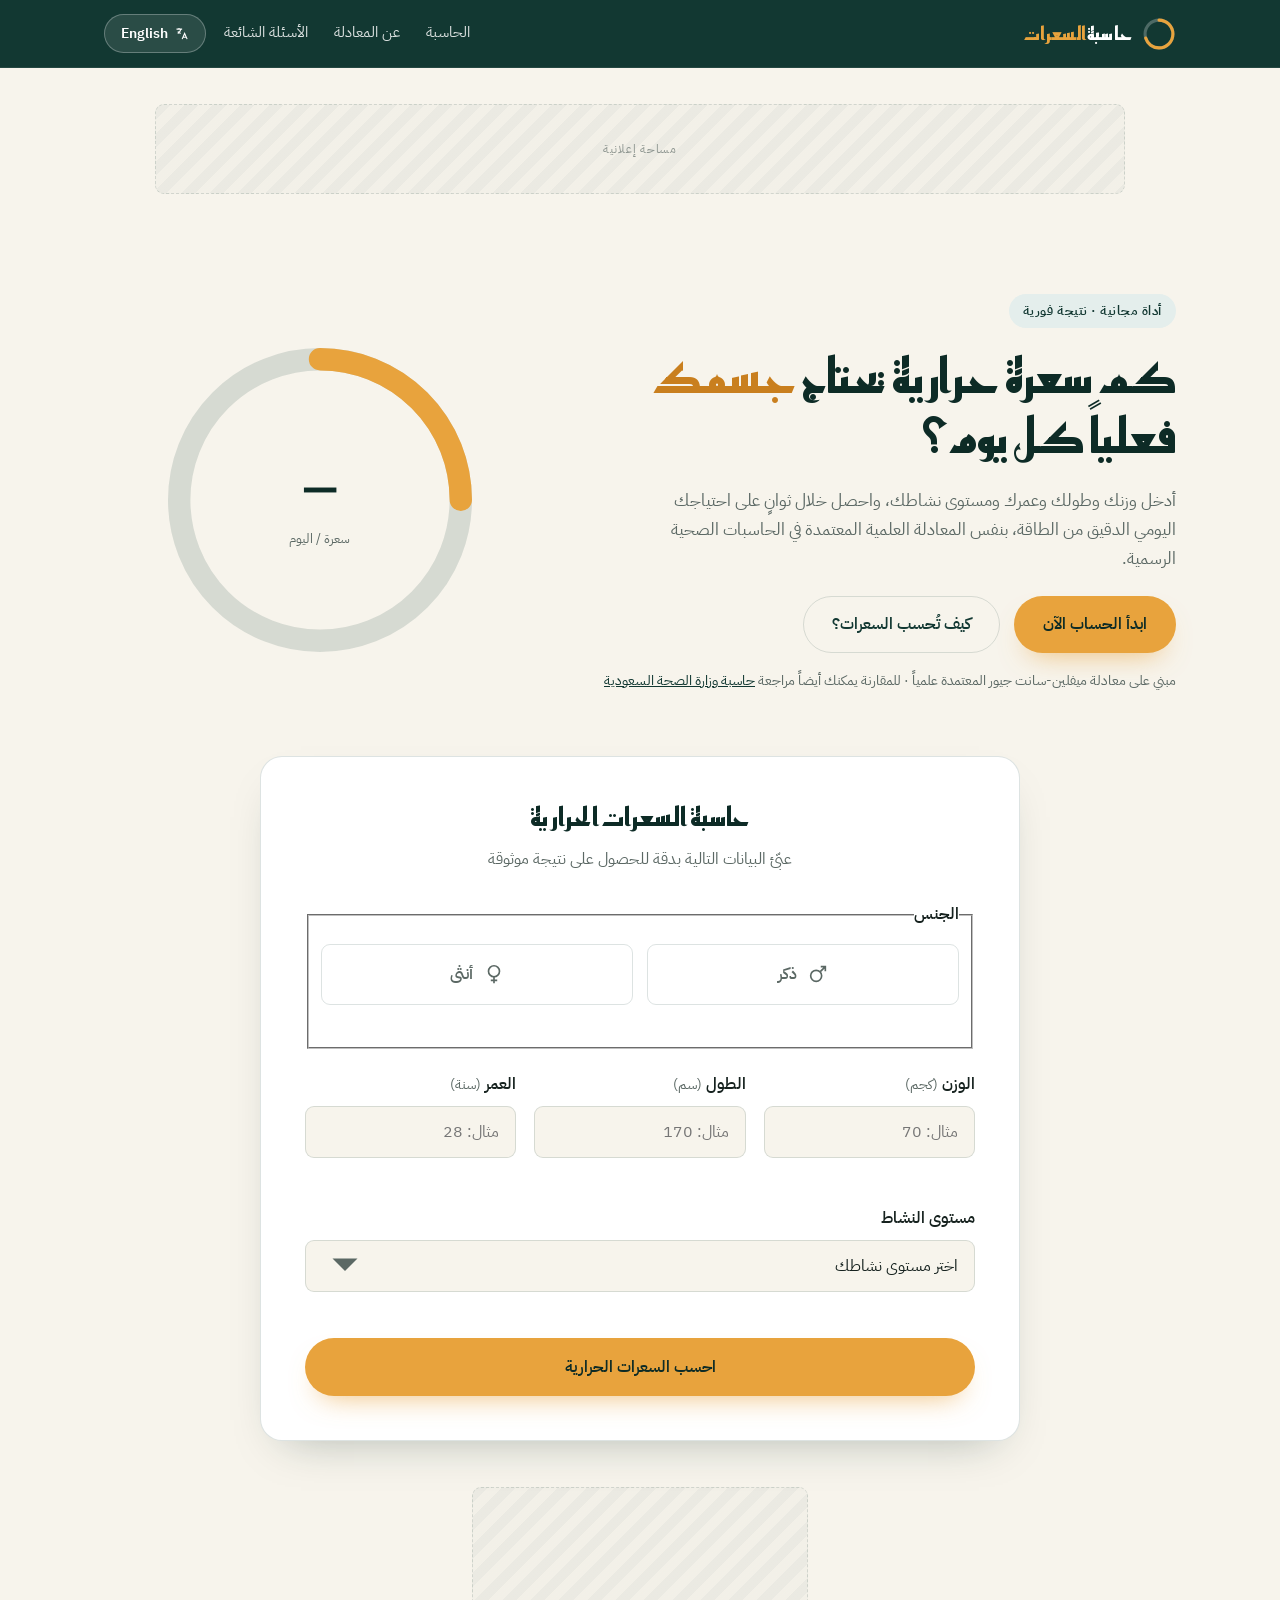
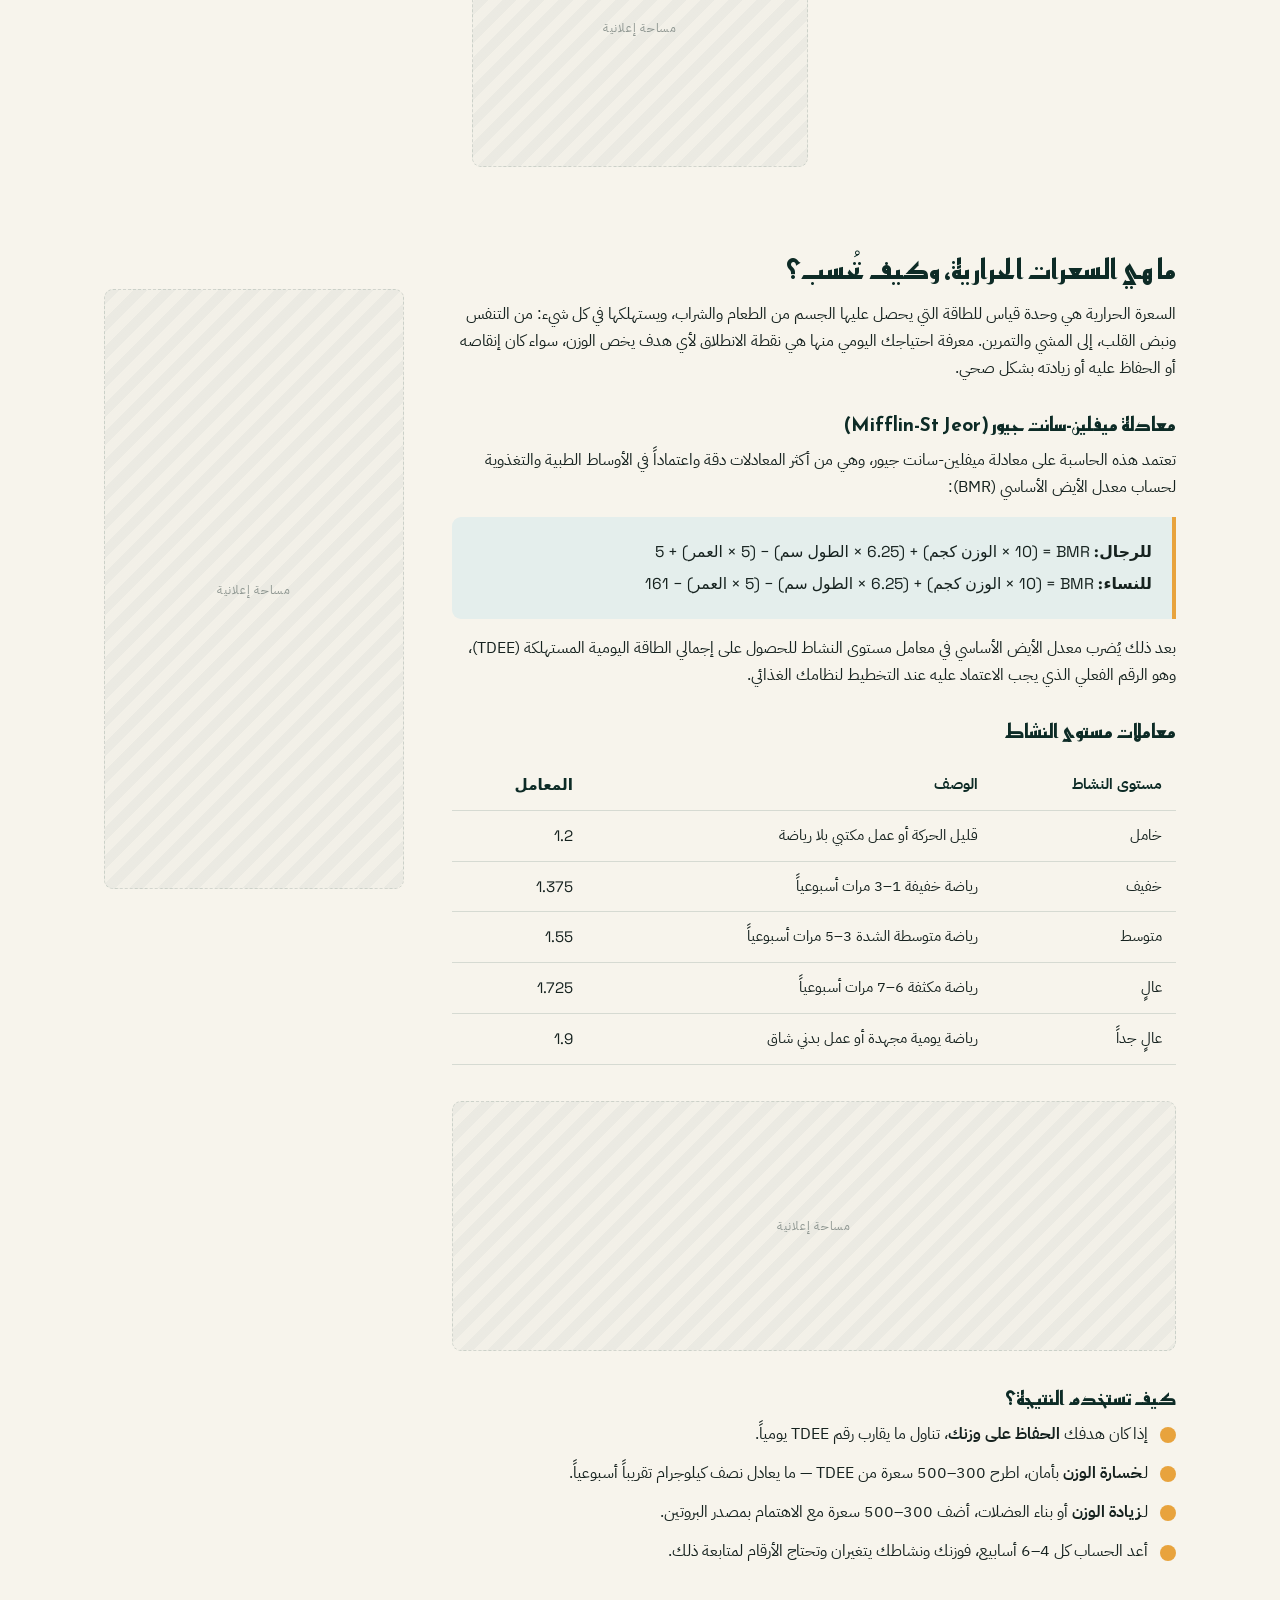
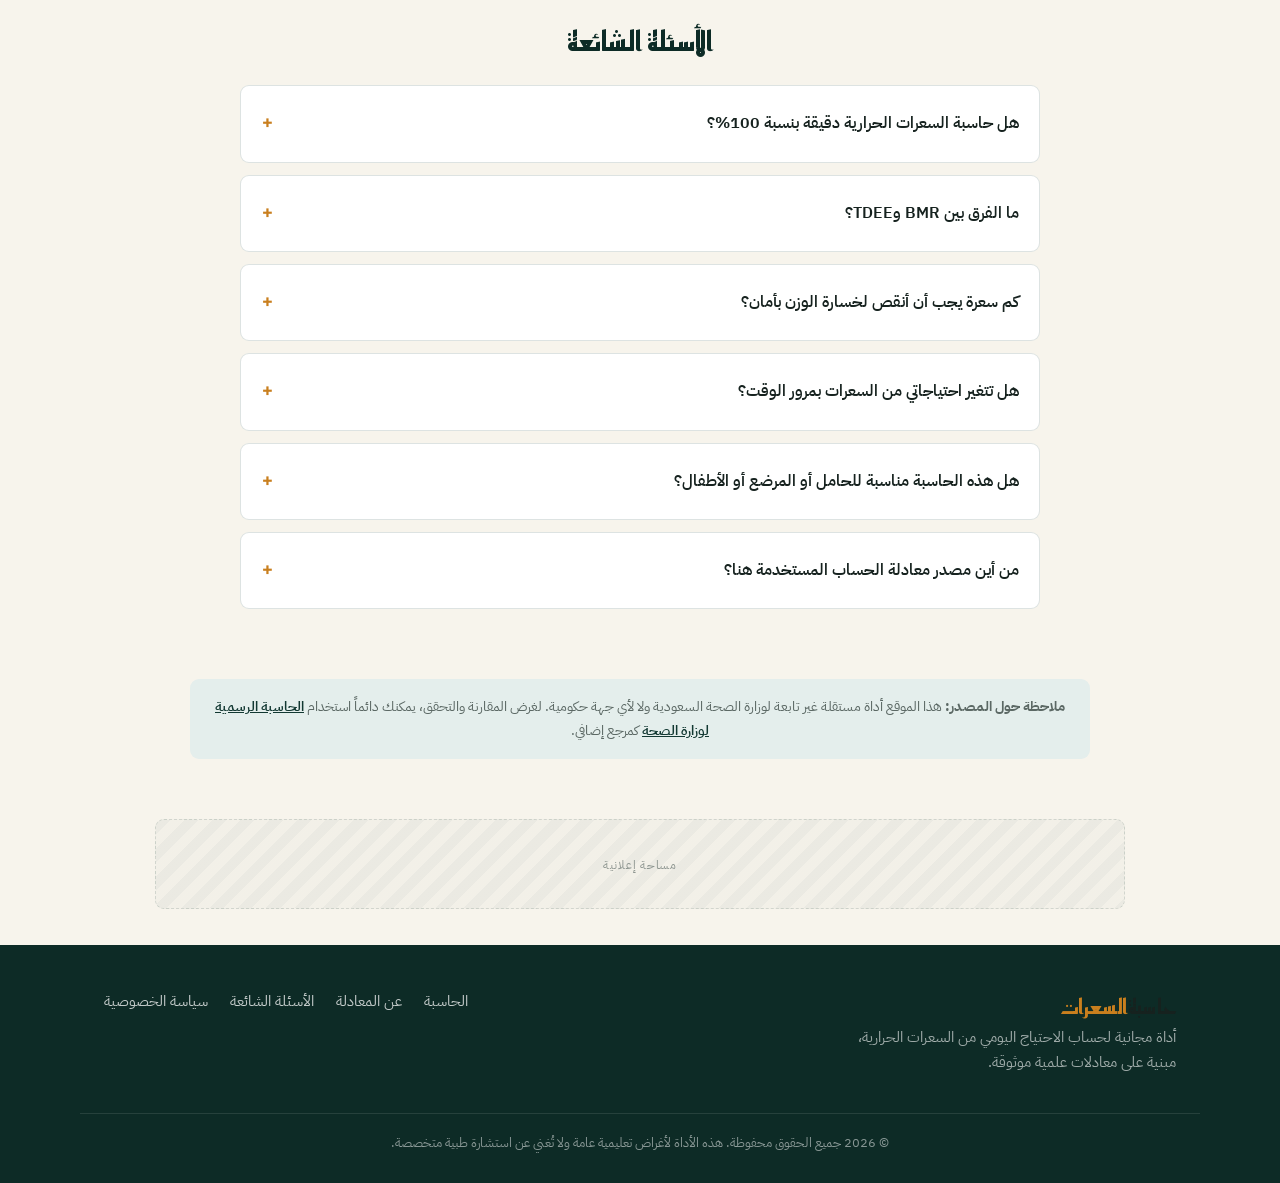
==== index.html @ 4002cb07 "Add files via upload رفع ملفات الموقع" ====
<!DOCTYPE html>
<html lang="ar" dir="rtl">
<head>
<meta charset="UTF-8">
<meta name="viewport" content="width=device-width, initial-scale=1.0">
<title data-i18n="meta.title">حاسبة السعرات الحرارية اليومية | احسب احتياجك من الطاقة مجاناً</title>
<meta name="description" data-i18n-attr="meta.description" content="احسب احتياجك اليومي من السعرات الحرارية بدقة باستخدام معادلة ميفلين-سانت جيور العلمية، بناءً على الوزن والطول والعمر ومستوى النشاط. أداة مجانية وسريعة.">
<meta name="keywords" content="حاسبة السعرات الحرارية, حساب السعرات الحرارية, BMR, TDEE, السعرات اليومية, calorie calculator">
<meta name="robots" content="index, follow">
<meta property="og:type" content="website">
<meta property="og:title" data-i18n-attr="meta.title" content="حاسبة السعرات الحرارية اليومية">
<meta property="og:description" data-i18n-attr="meta.description" content="احسب احتياجك اليومي من الطاقة خلال ثوانٍ باستخدام معادلة علمية معتمدة.">
<meta name="theme-color" content="#123832">
<link rel="icon" href="data:image/svg+xml,%3Csvg xmlns='http://www.w3.org/2000/svg' viewBox='0 0 100 100'%3E%3Ccircle cx='50' cy='50' r='45' fill='%23123832'/%3E%3Ccircle cx='50' cy='50' r='45' fill='none' stroke='%23E8A33D' stroke-width='10' stroke-dasharray='180 300' stroke-linecap='round' transform='rotate(-90 50 50)'/%3E%3C/svg%3E">

<!--
  ══════════════════════════════════════════════════════════════════
  Google AdSense — كود التحقق من الملكية / تفعيل الإعلانات التلقائية
  بعد قبول موقعك في AdSense، الصق السكربت الذي يعطيك إياه هنا:

  <script async src="https://pagead2.googlesyndication.com/pagead/js/adsbygoogle.js?client=ca-pub-XXXXXXXXXXXXXXXX" crossorigin="anonymous"></script>

  راجع ملف README.md المرفق لشرح خطوات التركيب كاملة.
  ══════════════════════════════════════════════════════════════════
-->

<link rel="preconnect" href="https://fonts.googleapis.com">
<link rel="preconnect" href="https://fonts.gstatic.com" crossorigin>
<link href="https://fonts.googleapis.com/css2?family=Reem+Kufi:wght@400;500;600;700&family=IBM+Plex+Sans+Arabic:wght@300;400;500;600;700&family=Space+Grotesk:wght@500;600;700&display=swap" rel="stylesheet">

<script type="application/ld+json">
{
  "@context": "https://schema.org",
  "@type": "FAQPage",
  "mainEntity": [
    {"@type":"Question","name":"هل حاسبة السعرات الحرارية دقيقة بنسبة 100%؟","acceptedAnswer":{"@type":"Answer","text":"لا توجد حاسبة رقمية دقيقة بنسبة كاملة لأن الجسم يختلف من شخص لآخر حسب التركيب العضلي والهرمونات ومعدل الأيض. الحاسبة تعطيك تقديراً علمياً موثوقاً كنقطة بداية جيدة يمكن تعديلها لاحقاً حسب استجابة جسمك الفعلية."}},
    {"@type":"Question","name":"ما الفرق بين BMR وTDEE؟","acceptedAnswer":{"@type":"Answer","text":"BMR هو عدد السعرات التي يحرقها جسمك وأنت في راحة تامة للحفاظ على وظائفه الأساسية فقط. أما TDEE فهو إجمالي ما تحرقه خلال اليوم كاملاً مع احتساب نشاطك وحركتك، وهو الرقم الذي يجب الاعتماد عليه عند تنظيم الطعام."}},
    {"@type":"Question","name":"كم سعرة يجب أن أنقص لخسارة الوزن بأمان؟","acceptedAnswer":{"@type":"Answer","text":"يُنصح عادة بعجز يتراوح بين 300 إلى 500 سعرة حرارية يومياً عن احتياجك الكلي، وهو ما يعادل خسارة نصف كيلوجرام تقريباً أسبوعياً بشكل صحي ومستدام دون فقدان الكتلة العضلية."}}
  ]
}
</script>

<style>
/* ══════════════════════════════════════════════════════════════
   حاسبة السعرات الحرارية — التصميم
   نظام الألوان: أخضر عميق (ثقة/صحة) + كهرماني (طاقة) على أبيض عاجي دافئ
   الخط: Reem Kufi (عناوين) / IBM Plex Sans Arabic (نصوص) / Space Grotesk (أرقام)
   ══════════════════════════════════════════════════════════════ */

:root{
  --ink:#16221F;
  --muted:#5B6864;
  --paper:#F7F4EC;
  --card:#FFFFFF;
  --deep:#123832;
  --deep-2:#0D2B26;
  --deep-tint:#E4EEEC;
  --line:rgba(18,56,50,.14);
  --amber:#E8A33D;
  --amber-deep:#C97F1E;
  --brick:#B33F35;
  --green-ok:#2F7A5C;

  --font-display:'Reem Kufi', system-ui, sans-serif;
  --font-body:'IBM Plex Sans Arabic', system-ui, sans-serif;
  --font-num:'Space Grotesk', system-ui, sans-serif;

  --radius-lg:22px;
  --radius-md:14px;
  --radius-sm:9px;
  --shadow-card:0 20px 45px -25px rgba(13,43,38,.35);
  --ease:cubic-bezier(.22,1,.36,1);
}

*,*::before,*::after{box-sizing:border-box}
html{scroll-behavior:smooth}
body{
  margin:0;
  background:var(--paper);
  color:var(--ink);
  font-family:var(--font-body);
  font-size:16px;
  line-height:1.7;
  -webkit-font-smoothing:antialiased;
}
img,svg{display:block;max-width:100%}
a{color:inherit}
h1,h2,h3{font-family:var(--font-display);font-weight:700;line-height:1.25;margin:0 0 .5em}
p{margin:0 0 1em}
ul{margin:0;padding:0}

.wrap{max-width:1120px;margin-inline:auto;padding-inline:24px}

.skip-link{
  position:absolute;inset-inline-end:12px;top:-60px;background:var(--deep);color:#fff;
  padding:10px 18px;border-radius:0 0 10px 10px;z-index:200;transition:top .2s var(--ease);
}
.skip-link:focus{top:0}

:focus-visible{outline:3px solid var(--amber);outline-offset:2px}

/* ─────────── Header ─────────── */
.site-header{
  position:sticky;top:0;z-index:100;
  background:var(--deep);
  color:#fff;
  border-bottom:1px solid rgba(255,255,255,.08);
}
.header-inner{display:flex;align-items:center;justify-content:space-between;gap:16px;padding-block:14px;flex-wrap:wrap}
.brand{display:flex;align-items:center;gap:10px;text-decoration:none;color:#fff}
.brand-mark{width:34px;height:34px;flex:none}
.brand-mark svg{width:100%;height:100%}
.brand-mark__track{fill:none;stroke:rgba(255,255,255,.25);stroke-width:4}
.brand-mark__fill{fill:none;stroke:var(--amber);stroke-width:4;stroke-linecap:round;
  stroke-dasharray:113;stroke-dashoffset:34;transform-origin:center;transform:rotate(-90deg)}
.brand-text{font-family:var(--font-display);font-size:1.15rem;font-weight:700;letter-spacing:.2px}
.brand-text em{font-style:normal;color:var(--amber)}
.brand-text--footer{color:var(--ink);font-size:1.3rem}
.brand-text--footer em{color:var(--amber-deep)}

.header-controls{display:flex;align-items:center;gap:18px;flex-wrap:wrap}
.site-nav{display:flex;gap:26px;font-size:.95rem}
.site-nav a{text-decoration:none;opacity:.85;padding-block:4px;border-bottom:2px solid transparent;transition:opacity .2s,border-color .2s}
.site-nav a:hover{opacity:1;border-color:var(--amber)}

.lang-toggle{
  display:inline-flex;align-items:center;gap:6px;
  background:rgba(255,255,255,.1);border:1px solid rgba(255,255,255,.28);
  color:#fff;font-family:var(--font-body);font-weight:600;font-size:.86rem;
  padding:8px 16px;border-radius:999px;cursor:pointer;transition:background .18s,border-color .18s;
}
.lang-toggle:hover{background:var(--amber);border-color:var(--amber);color:var(--deep-2)}
.lang-toggle svg{width:15px;height:15px;fill:none;stroke:currentColor;stroke-width:1.8}

/* ─────────── Buttons ─────────── */
.btn{
  display:inline-flex;align-items:center;justify-content:center;gap:8px;
  font-family:var(--font-body);font-weight:600;font-size:1rem;
  padding:14px 28px;border-radius:999px;border:1px solid transparent;
  text-decoration:none;cursor:pointer;transition:transform .18s var(--ease),box-shadow .18s var(--ease),background .18s;
}
.btn--primary{background:var(--amber);color:var(--deep-2);box-shadow:0 14px 28px -14px rgba(232,163,61,.7)}
.btn--primary:hover{transform:translateY(-2px);background:var(--amber-deep);color:#fff}
.btn--ghost{background:transparent;border-color:var(--line);color:var(--deep)}
.btn--ghost:hover{background:var(--deep-tint)}
.btn--block{width:100%;padding:16px}

/* ─────────── Ad slots ─────────── */
.ad-slot{
  display:flex;align-items:center;justify-content:center;
  background:repeating-linear-gradient(135deg, rgba(18,56,50,.05) 0 10px, rgba(18,56,50,.02) 10px 20px);
  border:1.5px dashed var(--line);
  border-radius:var(--radius-sm);
  color:var(--muted);
  margin-block:36px;
  min-height:90px;
}
.ad-slot__tag{font-size:.78rem;letter-spacing:.06em;text-transform:uppercase;opacity:.65}
.ad-slot--leaderboard{max-width:970px;margin-inline:auto;min-height:90px}
.ad-slot--rectangle{max-width:336px;margin-inline:auto;min-height:280px}
.ad-slot--in-article{min-height:250px}
.ad-slot--sidebar{min-height:600px;position:sticky;top:96px}

/* ─────────── Hero ─────────── */
.hero{padding-block:64px 30px}
.hero-grid{display:grid;grid-template-columns:1.15fr .85fr;gap:56px;align-items:center}
.eyebrow{
  display:inline-block;font-size:.82rem;font-weight:600;letter-spacing:.04em;
  color:var(--deep);background:var(--deep-tint);padding:6px 14px;border-radius:999px;margin-bottom:18px;
}
.hero h1{font-size:clamp(2rem,4.2vw,3rem);color:var(--deep-2);margin-bottom:.4em}
.hero h1 em{font-style:normal;color:var(--amber-deep)}
.hero-lede{font-size:1.08rem;color:var(--muted);max-width:52ch}
.hero-actions{display:flex;gap:14px;flex-wrap:wrap;margin-block:22px 16px}
.hero-note{font-size:.86rem;color:var(--muted)}
.hero-note a{color:var(--deep);text-decoration:underline}

.hero-gauge{position:relative;width:min(320px,80vw);margin-inline:auto;aspect-ratio:1}
.gauge-svg{width:100%;height:100%;transform:rotate(-90deg)}
.gauge-track{fill:none;stroke:var(--line);stroke-width:14}
.gauge-fill{fill:none;stroke:var(--amber);stroke-width:14;stroke-linecap:round;
  stroke-dasharray:553;stroke-dashoffset:553;transition:stroke-dashoffset 1.1s var(--ease)}
.gauge-fill--idle{stroke:var(--amber);stroke-dashoffset:415;animation:pulse-idle 3.4s ease-in-out infinite}
@keyframes pulse-idle{0%,100%{opacity:.55}50%{opacity:.95}}
.gauge-center{
  position:absolute;inset:0;display:flex;flex-direction:column;align-items:center;justify-content:center;text-align:center;gap:4px;
}
.gauge-number{font-family:var(--font-num);font-weight:700;font-size:clamp(2.1rem,6vw,2.7rem);color:var(--deep-2)}
.gauge-unit{font-size:.82rem;color:var(--muted);max-width:14ch}

/* ─────────── Calculator ─────────── */
.calc-section{padding-block:20px 10px}
.calc-card{
  background:var(--card);border-radius:var(--radius-lg);box-shadow:var(--shadow-card);
  padding:clamp(24px,4vw,44px);max-width:760px;margin-inline:auto;border:1px solid var(--line);
}
.calc-card__head{text-align:center;margin-bottom:28px}
.calc-card__head h2{color:var(--deep-2);font-size:1.6rem}
.calc-card__head p{color:var(--muted);margin:0}

.field{margin-bottom:22px}
.field legend{padding:0;font-weight:600;margin-bottom:10px;font-family:var(--font-body)}
.field label{display:block;font-weight:600;margin-bottom:8px}
.field label .unit{font-weight:400;color:var(--muted);font-size:.88rem}
.field input,.field select{
  width:100%;padding:13px 16px;border-radius:var(--radius-sm);border:1.5px solid var(--line);
  background:var(--paper);color:var(--ink);font-family:var(--font-body);font-size:1rem;
  transition:border-color .18s,background .18s;
}
.field input:focus,.field select:focus{border-color:var(--amber);background:#fff}
.field select{appearance:none;background-image:url("data:image/svg+xml,%3Csvg xmlns='http://www.w3.org/2000/svg' viewBox='0 0 20 20'%3E%3Cpath fill='%235B6864' d='M5 7l5 5 5-5z'/%3E%3C/svg%3E");background-repeat:no-repeat;background-position:left 14px center;padding-left:38px}
[dir="ltr"] .field select{background-position:right 14px center;padding-left:16px;padding-right:38px}
.field-grid{display:grid;grid-template-columns:repeat(3,1fr);gap:18px}
.field-error{color:var(--brick);font-size:.85rem;margin:8px 0 0;min-height:1.2em}

.gender-toggle{display:grid;grid-template-columns:1fr 1fr;gap:14px}
.gender-toggle input{position:absolute;opacity:0;width:0;height:0}
.gender-toggle label{
  display:flex;align-items:center;justify-content:center;gap:10px;
  border:1.5px solid var(--line);border-radius:var(--radius-sm);padding:16px;cursor:pointer;
  font-weight:600;color:var(--muted);transition:all .18s var(--ease);
}
.gender-toggle label svg{width:22px;height:22px;fill:none;stroke:currentColor;stroke-width:1.8}
.gender-toggle input:checked + label{border-color:var(--amber);background:var(--deep-tint);color:var(--deep-2)}
.gender-toggle input:focus-visible + label{outline:3px solid var(--amber);outline-offset:2px}

/* ─────────── Results ─────────── */
.result-card{
  max-width:760px;margin:34px auto 0;background:var(--deep);color:#fff;
  border-radius:var(--radius-lg);padding:clamp(28px,4vw,48px);text-align:center;
  box-shadow:0 30px 60px -30px rgba(13,43,38,.55);
}
.result-card[hidden]{display:none}
.result-gauge{position:relative;width:min(260px,70vw);margin-inline:auto 6px}
.result-gauge .gauge-track{stroke:rgba(255,255,255,.14)}
.result-gauge .gauge-unit{color:rgba(255,255,255,.75)}
.result-gauge .gauge-number{color:#fff}
.result-scale{font-size:.8rem;color:rgba(255,255,255,.55);margin-top:2px}
.result-bmr{color:rgba(255,255,255,.85)}
.result-bmr strong{font-family:var(--font-num);color:var(--amber)}

.result-goals{display:grid;grid-template-columns:repeat(3,1fr);gap:12px;margin-block:22px}
.goal-chip{background:rgba(255,255,255,.06);border:1px solid rgba(255,255,255,.14);border-radius:var(--radius-sm);padding:16px 10px}
.goal-chip__label{display:block;font-size:.82rem;color:rgba(255,255,255,.7);margin-bottom:6px}
.goal-chip__value{display:block;font-family:var(--font-num);font-weight:700;font-size:1.35rem}
.goal-chip--down .goal-chip__value{color:#8FD3B0}
.goal-chip--flat .goal-chip__value{color:var(--amber)}
.goal-chip--up .goal-chip__value{color:#F0B37E}

.disclaimer{font-size:.82rem;color:rgba(255,255,255,.6);max-width:56ch;margin-inline:auto}

/* ─────────── Article ─────────── */
.content-section{padding-block:50px}
.content-grid{display:grid;grid-template-columns:1fr 300px;gap:48px;align-items:start}
.article h2{color:var(--deep-2);font-size:1.7rem}
.article h3{color:var(--deep-2);font-size:1.2rem;margin-top:1.6em}
.article p,.article li{color:var(--ink)}
.formula-box{
  background:var(--deep-tint);border-inline-start:4px solid var(--amber);
  border-start-end-radius:var(--radius-sm);border-end-end-radius:var(--radius-sm);
  padding:16px 20px;margin:16px 0;
}
.formula-box p{margin:.35em 0;font-family:var(--font-num);font-size:.98rem}
.table-wrap{overflow-x:auto;margin:16px 0}
table{width:100%;border-collapse:collapse;font-size:.95rem}
th,td{padding:12px 14px;text-align:start;border-bottom:1px solid var(--line)}
thead th{color:var(--deep-2);font-family:var(--font-body);font-weight:700}
td:last-child,th:last-child{font-family:var(--font-num)}
.tick-list{list-style:none;display:flex;flex-direction:column;gap:12px}
.tick-list li{padding-inline-start:28px;position:relative}
.tick-list li::before{
  content:"";position:absolute;inset-inline-start:0;top:.4em;width:16px;height:16px;border-radius:50%;
  background:var(--amber);
}
.sidebar{position:sticky;top:96px}
@media (max-width:900px){
  .sidebar{display:none}
  .content-grid{grid-template-columns:1fr}
}

/* ─────────── FAQ ─────────── */
.faq-section{padding-block:10px 60px}
.faq-section h2{color:var(--deep-2);text-align:center;font-size:1.7rem;margin-bottom:26px}
.faq-list{max-width:800px;margin-inline:auto;display:flex;flex-direction:column;gap:12px}
details{
  background:var(--card);border:1px solid var(--line);border-radius:var(--radius-sm);
  padding:6px 20px;
}
summary{
  cursor:pointer;font-weight:600;padding:14px 0;list-style:none;
  display:flex;align-items:center;justify-content:space-between;gap:12px;
}
summary::-webkit-details-marker{display:none}
summary::after{
  content:"+";font-family:var(--font-num);font-size:1.3rem;color:var(--amber-deep);flex:none;
  transition:transform .2s var(--ease);
}
details[open] summary::after{transform:rotate(45deg)}
details p{color:var(--muted);padding-bottom:16px;margin:0}

/* ─────────── Source note ─────────── */
.source-note{padding-block:10px 10px}
.source-note p{
  max-width:900px;margin-inline:auto;text-align:center;font-size:.88rem;color:var(--muted);
  background:var(--deep-tint);padding:16px 22px;border-radius:var(--radius-sm);
}
.source-note a{color:var(--deep);font-weight:600;text-decoration:underline}

/* ─────────── Footer ─────────── */
.site-footer{background:var(--deep-2);color:rgba(255,255,255,.8);margin-top:20px}
.footer-inner{display:flex;justify-content:space-between;gap:32px;flex-wrap:wrap;padding-block:44px 24px}
.footer-desc{max-width:38ch;color:rgba(255,255,255,.6);font-size:.92rem}
.footer-links{display:flex;gap:22px;flex-wrap:wrap;align-items:flex-start}
.footer-links a{text-decoration:none;color:rgba(255,255,255,.75);font-size:.94rem}
.footer-links a:hover{color:var(--amber)}
.footer-bottom{border-top:1px solid rgba(255,255,255,.1);padding-block:18px 28px}
.footer-bottom p{margin:0;font-size:.82rem;color:rgba(255,255,255,.5);text-align:center}

/* ─────────── Responsive ─────────── */
@media (max-width:860px){
  .hero-grid{grid-template-columns:1fr;text-align:center}
  .hero-lede{margin-inline:auto}
  .hero-actions{justify-content:center}
  .field-grid{grid-template-columns:1fr}
  .result-goals{grid-template-columns:1fr}
}
@media (max-width:560px){
  .header-inner{justify-content:center;text-align:center}
  .header-controls{justify-content:center;width:100%}
  .site-nav{gap:16px;font-size:.88rem;width:100%;justify-content:center}
}

/* ─────────── Reduced motion ─────────── */
@media (prefers-reduced-motion: reduce){
  html{scroll-behavior:auto}
  *{animation-duration:.001ms !important;animation-iteration-count:1 !important;transition-duration:.001ms !important}
}
</style>
</head>
<body>

<a class="skip-link" href="#calculator" data-i18n="skip_link">تخطَّ إلى الحاسبة</a>

<header class="site-header">
  <div class="wrap header-inner">
    <a href="#top" class="brand">
      <span class="brand-mark" aria-hidden="true">
        <svg viewBox="0 0 44 44"><circle cx="22" cy="22" r="18" class="brand-mark__track"/><circle cx="22" cy="22" r="18" class="brand-mark__fill"/></svg>
      </span>
      <span class="brand-text" data-i18n-html="brand">حاسبة<em>السعرات</em></span>
    </a>
    <div class="header-controls">
      <nav class="site-nav" aria-label="التنقل الرئيسي">
        <a href="#calculator" data-i18n="nav.calculator">الحاسبة</a>
        <a href="#about" data-i18n="nav.about">عن المعادلة</a>
        <a href="#faq" data-i18n="nav.faq">الأسئلة الشائعة</a>
      </nav>
      <button type="button" id="lang-toggle" class="lang-toggle" aria-label="Switch language / تبديل اللغة">
        <svg viewBox="0 0 24 24" aria-hidden="true"><path d="M4 5h9M8 3v2M11 5c-.6 3-2.3 5.4-5 7M6 9c1.2 1.3 3 2.3 5 2.7M13 21l4-9 4 9M14.5 18h5"/></svg>
        <span id="lang-toggle-text">English</span>
      </button>
    </div>
  </div>
</header>

<!-- ════════════════════ AD SLOT #1 — لافتة أعلى الصفحة (Leaderboard) ════════════════════ -->
<div class="ad-slot ad-slot--leaderboard" aria-hidden="true">
  <span class="ad-slot__tag" data-i18n="ad_label">مساحة إعلانية</span>
  <!-- الصق هنا كود <ins class="adsbygoogle">...</ins> الخاص بوحدة الإعلان -->
</div>

<main id="top">

  <!-- ═══════════════════ Hero ═══════════════════ -->
  <section class="hero">
    <div class="wrap hero-grid">
      <div class="hero-copy">
        <p class="eyebrow" data-i18n="hero.eyebrow">أداة مجانية · نتيجة فورية</p>
        <h1 data-i18n-html="hero.title">كم سعرة حرارية يحتاج <em>جسمك</em> فعلياً كل يوم؟</h1>
        <p class="hero-lede" data-i18n="hero.lede">أدخل وزنك وطولك وعمرك ومستوى نشاطك، واحصل خلال ثوانٍ على احتياجك اليومي الدقيق من الطاقة، بنفس المعادلة العلمية المعتمدة في الحاسبات الصحية الرسمية.</p>
        <div class="hero-actions">
          <a href="#calculator" class="btn btn--primary" data-i18n="hero.cta_primary">ابدأ الحساب الآن</a>
          <a href="#about" class="btn btn--ghost" data-i18n="hero.cta_ghost">كيف تُحسب السعرات؟</a>
        </div>
        <p class="hero-note" data-i18n-html="hero.note">مبني على معادلة ميفلين-سانت جيور المعتمدة علمياً · للمقارنة يمكنك أيضاً مراجعة <a href="https://www.moh.gov.sa/healthawareness/medicaltools/pages/caloriecalculate.aspx" target="_blank" rel="noopener noreferrer">حاسبة وزارة الصحة السعودية</a></p>
      </div>
      <div class="hero-gauge" aria-hidden="true">
        <svg viewBox="0 0 200 200" class="gauge-svg gauge-svg--hero">
          <circle cx="100" cy="100" r="88" class="gauge-track"/>
          <circle cx="100" cy="100" r="88" class="gauge-fill gauge-fill--idle"/>
        </svg>
        <div class="gauge-center">
          <span class="gauge-number">—</span>
          <span class="gauge-unit" data-i18n="hero.gauge_unit">سعرة / اليوم</span>
        </div>
      </div>
    </div>
  </section>

  <!-- ═══════════════════ Calculator ═══════════════════ -->
  <section class="calc-section" id="calculator">
    <div class="wrap">
      <div class="calc-card">
        <div class="calc-card__head">
          <h2 data-i18n="calc.title">حاسبة السعرات الحرارية</h2>
          <p data-i18n="calc.subtitle">عبّئ البيانات التالية بدقة للحصول على نتيجة موثوقة</p>
        </div>

        <form id="calorie-form" novalidate>
          <fieldset class="field field--gender">
            <legend data-i18n="calc.gender_label">الجنس</legend>
            <div class="gender-toggle">
              <input type="radio" name="gender" id="gender-male" value="male">
              <label for="gender-male">
                <svg viewBox="0 0 24 24" aria-hidden="true"><circle cx="10" cy="14" r="6"/><path d="M14.5 9.5 20 4M15 4h5v5"/></svg>
                <span data-i18n="calc.gender_male">ذكر</span>
              </label>
              <input type="radio" name="gender" id="gender-female" value="female">
              <label for="gender-female">
                <svg viewBox="0 0 24 24" aria-hidden="true"><circle cx="12" cy="9" r="6"/><path d="M12 15v7M8.5 19h7"/></svg>
                <span data-i18n="calc.gender_female">أنثى</span>
              </label>
            </div>
            <p class="field-error" id="err-gender" role="alert"></p>
          </fieldset>

          <div class="field-grid">
            <div class="field">
              <label for="weight" data-i18n-html="calc.weight_label">الوزن <span class="unit">(كجم)</span></label>
              <input type="number" inputmode="decimal" id="weight" name="weight" min="20" max="300" step="0.1" data-i18n-placeholder="calc.weight_placeholder" placeholder="مثال: 70" required>
              <p class="field-error" id="err-weight" role="alert"></p>
            </div>
            <div class="field">
              <label for="height" data-i18n-html="calc.height_label">الطول <span class="unit">(سم)</span></label>
              <input type="number" inputmode="decimal" id="height" name="height" min="90" max="250" step="1" data-i18n-placeholder="calc.height_placeholder" placeholder="مثال: 170" required>
              <p class="field-error" id="err-height" role="alert"></p>
            </div>
            <div class="field">
              <label for="age" data-i18n-html="calc.age_label">العمر <span class="unit">(سنة)</span></label>
              <input type="number" inputmode="numeric" id="age" name="age" min="10" max="100" step="1" data-i18n-placeholder="calc.age_placeholder" placeholder="مثال: 28" required>
              <p class="field-error" id="err-age" role="alert"></p>
            </div>
          </div>

          <div class="field">
            <label for="activity" data-i18n="calc.activity_label">مستوى النشاط</label>
            <select id="activity" name="activity" required>
              <option value="" selected data-i18n="calc.activity_placeholder">اختر مستوى نشاطك</option>
              <option value="1.2" data-i18n="calc.activity_1">خامل أو كثير الجلوس</option>
              <option value="1.375" data-i18n="calc.activity_2">نشاط خفيف — 1 إلى 3 مرات أسبوعياً</option>
              <option value="1.55" data-i18n="calc.activity_3">نشاط متوسط الشدة — 3 إلى 5 مرات أسبوعياً</option>
              <option value="1.725" data-i18n="calc.activity_4">نشاط عالٍ جداً — 6 إلى 7 مرات أسبوعياً</option>
              <option value="1.9" data-i18n="calc.activity_5">نشاط عالٍ للغاية أو رياضة يومية مجهدة</option>
            </select>
            <p class="field-error" id="err-activity" role="alert"></p>
          </div>

          <button type="submit" class="btn btn--primary btn--block" data-i18n="calc.submit">احسب السعرات الحرارية</button>
        </form>
      </div>

      <!-- ═══════════════════ Results ═══════════════════ -->
      <div class="result-card" id="result-card" hidden>
        <div class="result-gauge">
          <svg viewBox="0 0 200 200" class="gauge-svg" id="result-gauge-svg">
            <circle cx="100" cy="100" r="88" class="gauge-track"/>
            <circle cx="100" cy="100" r="88" class="gauge-fill" id="result-gauge-fill"/>
          </svg>
          <div class="gauge-center">
            <span class="gauge-number" id="result-tdee">0</span>
            <span class="gauge-unit" data-i18n="results.gauge_unit">سعرة / اليوم للحفاظ على وزنك</span>
          </div>
        </div>

        <p class="result-scale" data-i18n="results.scale">النطاق المرجعي للعداد: 1200 – 4000 سعرة يومياً</p>
        <p class="result-bmr"><span data-i18n="results.bmr_prefix">معدل الأيض الأساسي (BMR):</span> <strong id="result-bmr">0</strong> <span data-i18n="results.bmr_suffix">سعرة/اليوم — وهو ما يحرقه جسمك في الراحة التامة</span></p>

        <div class="result-goals">
          <div class="goal-chip goal-chip--down">
            <span class="goal-chip__label" data-i18n="results.goal_loss">لخسارة الوزن</span>
            <span class="goal-chip__value" id="result-loss">0</span>
          </div>
          <div class="goal-chip goal-chip--flat">
            <span class="goal-chip__label" data-i18n="results.goal_maintain">للحفاظ على الوزن</span>
            <span class="goal-chip__value" id="result-maintain">0</span>
          </div>
          <div class="goal-chip goal-chip--up">
            <span class="goal-chip__label" data-i18n="results.goal_gain">لزيادة الوزن</span>
            <span class="goal-chip__value" id="result-gain">0</span>
          </div>
        </div>
        <p class="disclaimer" data-i18n="results.disclaimer">هذه النتائج تقديرية لأغراض عامة، ولا تُغني عن استشارة طبيب أو أخصائي تغذية، خصوصاً في حال الحمل أو الإرضاع أو وجود حالة صحية مزمنة.</p>
      </div>
    </div>
  </section>

  <!-- ════════════════════ AD SLOT #2 — مستطيل بعد النتائج ════════════════════ -->
  <div class="wrap">
    <div class="ad-slot ad-slot--rectangle" aria-hidden="true">
      <span class="ad-slot__tag" data-i18n="ad_label">مساحة إعلانية</span>
    </div>
  </div>

  <!-- ═══════════════════ Article + sidebar ad ═══════════════════ -->
  <section class="content-section" id="about">
    <div class="wrap content-grid">
      <article class="article">
        <h2 data-i18n="about.h2_1">ما هي السعرات الحرارية، وكيف تُحسب؟</h2>
        <p data-i18n="about.p1">السعرة الحرارية هي وحدة قياس للطاقة التي يحصل عليها الجسم من الطعام والشراب، ويستهلكها في كل شيء: من التنفس ونبض القلب، إلى المشي والتمرين. معرفة احتياجك اليومي منها هي نقطة الانطلاق لأي هدف يخص الوزن، سواء كان إنقاصه أو الحفاظ عليه أو زيادته بشكل صحي.</p>

        <h3 data-i18n="about.h3_1">معادلة ميفلين-سانت جيور (Mifflin-St Jeor)</h3>
        <p data-i18n="about.p2">تعتمد هذه الحاسبة على معادلة ميفلين-سانت جيور، وهي من أكثر المعادلات دقة واعتماداً في الأوساط الطبية والتغذوية لحساب معدل الأيض الأساسي (BMR):</p>
        <div class="formula-box">
          <p data-i18n-html="about.formula_men"><strong>للرجال:</strong> BMR = (10 × الوزن كجم) + (6.25 × الطول سم) − (5 × العمر) + 5</p>
          <p data-i18n-html="about.formula_women"><strong>للنساء:</strong> BMR = (10 × الوزن كجم) + (6.25 × الطول سم) − (5 × العمر) − 161</p>
        </div>
        <p data-i18n="about.p3">بعد ذلك يُضرب معدل الأيض الأساسي في معامل مستوى النشاط للحصول على إجمالي الطاقة اليومية المستهلكة (TDEE)، وهو الرقم الفعلي الذي يجب الاعتماد عليه عند التخطيط لنظامك الغذائي.</p>

        <h3 data-i18n="about.h3_2">معاملات مستوى النشاط</h3>
        <div class="table-wrap">
          <table>
            <thead><tr>
              <th data-i18n="about.table_h1">مستوى النشاط</th>
              <th data-i18n="about.table_h2">الوصف</th>
              <th data-i18n="about.table_h3">المعامل</th>
            </tr></thead>
            <tbody>
              <tr><td data-i18n="about.row1_a">خامل</td><td data-i18n="about.row1_b">قليل الحركة أو عمل مكتبي بلا رياضة</td><td>1.2</td></tr>
              <tr><td data-i18n="about.row2_a">خفيف</td><td data-i18n="about.row2_b">رياضة خفيفة 1–3 مرات أسبوعياً</td><td>1.375</td></tr>
              <tr><td data-i18n="about.row3_a">متوسط</td><td data-i18n="about.row3_b">رياضة متوسطة الشدة 3–5 مرات أسبوعياً</td><td>1.55</td></tr>
              <tr><td data-i18n="about.row4_a">عالٍ</td><td data-i18n="about.row4_b">رياضة مكثفة 6–7 مرات أسبوعياً</td><td>1.725</td></tr>
              <tr><td data-i18n="about.row5_a">عالٍ جداً</td><td data-i18n="about.row5_b">رياضة يومية مجهدة أو عمل بدني شاق</td><td>1.9</td></tr>
            </tbody>
          </table>
        </div>

        <!-- ═════════ AD SLOT #3 — داخل المقال ═════════ -->
        <div class="ad-slot ad-slot--in-article" aria-hidden="true">
          <span class="ad-slot__tag" data-i18n="ad_label">مساحة إعلانية</span>
        </div>

        <h3 data-i18n="about.h3_3">كيف تستخدم النتيجة؟</h3>
        <ul class="tick-list">
          <li data-i18n-html="about.li1">إذا كان هدفك <strong>الحفاظ على وزنك</strong>، تناول ما يقارب رقم TDEE يومياً.</li>
          <li data-i18n-html="about.li2">لـ<strong>خسارة الوزن</strong> بأمان، اطرح 300–500 سعرة من TDEE — ما يعادل نصف كيلوجرام تقريباً أسبوعياً.</li>
          <li data-i18n-html="about.li3">لـ<strong>زيادة الوزن</strong> أو بناء العضلات، أضف 300–500 سعرة مع الاهتمام بمصدر البروتين.</li>
          <li data-i18n-html="about.li4">أعد الحساب كل 4–6 أسابيع، فوزنك ونشاطك يتغيران وتحتاج الأرقام لمتابعة ذلك.</li>
        </ul>
      </article>

      <!-- ═════════ AD SLOT #4 — شريط جانبي، سطح المكتب فقط ═════════ -->
      <aside class="sidebar">
        <div class="ad-slot ad-slot--sidebar" aria-hidden="true">
          <span class="ad-slot__tag" data-i18n="ad_label">مساحة إعلانية</span>
        </div>
      </aside>
    </div>
  </section>

  <!-- ═══════════════════ FAQ ═══════════════════ -->
  <section class="faq-section" id="faq">
    <div class="wrap">
      <h2 data-i18n="faq.title">الأسئلة الشائعة</h2>
      <div class="faq-list">
        <details>
          <summary data-i18n="faq.q1">هل حاسبة السعرات الحرارية دقيقة بنسبة 100%؟</summary>
          <p data-i18n="faq.a1">لا توجد حاسبة رقمية دقيقة بشكل كامل، لأن الجسم يختلف من شخص لآخر حسب التركيب العضلي والهرمونات ومعدل الأيض الفردي. النتيجة هنا تقدير علمي موثوق يصلح كنقطة بداية ممتازة، ويمكن تعديله لاحقاً حسب استجابة جسمك الفعلية على مدى أسابيع.</p>
        </details>
        <details>
          <summary data-i18n="faq.q2">ما الفرق بين BMR وTDEE؟</summary>
          <p data-i18n="faq.a2">BMR هو عدد السعرات التي يحرقها جسمك في حالة راحة تامة فقط لتشغيل وظائفه الحيوية. أما TDEE فهو إجمالي ما تحرقه في اليوم كاملاً بعد احتساب نشاطك وحركتك، وهو الرقم الذي يجب الاعتماد عليه فعلياً عند تنظيم وجباتك.</p>
        </details>
        <details>
          <summary data-i18n="faq.q3">كم سعرة يجب أن أنقص لخسارة الوزن بأمان؟</summary>
          <p data-i18n="faq.a3">يُنصح عادة بعجز يومي يتراوح بين 300 و500 سعرة حرارية عن احتياجك الكلي (TDEE)، وهو ما يعادل خسارة نصف كيلوجرام تقريباً أسبوعياً بشكل صحي ومستدام دون التأثير الحاد على الكتلة العضلية.</p>
        </details>
        <details>
          <summary data-i18n="faq.q4">هل تتغير احتياجاتي من السعرات بمرور الوقت؟</summary>
          <p data-i18n="faq.a4">نعم. كلما تغيّر وزنك أو مستوى نشاطك أو تقدمت في العمر، يتغيّر احتياجك الفعلي من السعرات. لهذا يُنصح بإعادة الحساب كل 4 إلى 6 أسابيع.</p>
        </details>
        <details>
          <summary data-i18n="faq.q5">هل هذه الحاسبة مناسبة للحامل أو المرضع أو الأطفال؟</summary>
          <p data-i18n="faq.a5">هذه الحاسبة مصممة للبالغين الأصحاء بشكل عام. أما الحوامل والمرضعات والأطفال والمراهقون فلديهم احتياجات خاصة تختلف عن هذه المعادلة، ويُفضّل استشارة طبيب أو أخصائي تغذية لتحديدها بدقة.</p>
        </details>
        <details>
          <summary data-i18n="faq.q6">من أين مصدر معادلة الحساب المستخدمة هنا؟</summary>
          <p data-i18n-html="faq.a6">تعتمد هذه الأداة على معادلة ميفلين-سانت جيور العلمية المعتمدة عالمياً، وهي نفس المنهجية المستخدمة في أغلب الحاسبات الصحية الموثوقة. لمرجع رسمي إضافي بالمملكة العربية السعودية، يمكنك مراجعة <a href="https://www.moh.gov.sa/healthawareness/medicaltools/pages/caloriecalculate.aspx" target="_blank" rel="noopener noreferrer">حاسبة السعرات الحرارية من وزارة الصحة السعودية</a>.</p>
        </details>
      </div>
    </div>
  </section>

  <!-- ═══════════════════ Source note ═══════════════════ -->
  <section class="source-note">
    <div class="wrap">
      <p data-i18n-html="source_note">هذا الموقع أداة مستقلة غير تابعة لوزارة الصحة السعودية ولا لأي جهة حكومية. لغرض المقارنة والتحقق، يمكنك دائماً استخدام <a href="https://www.moh.gov.sa/healthawareness/medicaltools/pages/caloriecalculate.aspx" target="_blank" rel="noopener noreferrer">الحاسبة الرسمية لوزارة الصحة</a> كمرجع إضافي.</p>
    </div>
  </section>

  <!-- ════════════════════ AD SLOT #5 — لافتة قبل التذييل ════════════════════ -->
  <div class="wrap">
    <div class="ad-slot ad-slot--leaderboard" aria-hidden="true">
      <span class="ad-slot__tag" data-i18n="ad_label">مساحة إعلانية</span>
    </div>
  </div>

</main>

<footer class="site-footer">
  <div class="wrap footer-inner">
    <div>
      <span class="brand-text brand-text--footer" data-i18n-html="brand">حاسبة<em>السعرات</em></span>
      <p class="footer-desc" data-i18n="footer.desc">أداة مجانية لحساب الاحتياج اليومي من السعرات الحرارية، مبنية على معادلات علمية موثوقة.</p>
    </div>
    <nav class="footer-links" aria-label="روابط التذييل">
      <a href="#calculator" data-i18n="nav.calculator">الحاسبة</a>
      <a href="#about" data-i18n="nav.about">عن المعادلة</a>
      <a href="#faq" data-i18n="nav.faq">الأسئلة الشائعة</a>
      <a href="privacy.html" data-i18n="nav.privacy">سياسة الخصوصية</a>
    </nav>
  </div>
  <div class="wrap footer-bottom">
    <p>© <span id="year"></span> <span data-i18n="footer.rights">جميع الحقوق محفوظة. هذه الأداة لأغراض تعليمية عامة ولا تُغني عن استشارة طبية متخصصة.</span></p>
  </div>
</footer>

<script>
/* ══════════════════════════════════════════════════════════════
   حاسبة السعرات الحرارية — منطق الحساب والتفاعل وتبديل اللغة
   المعادلة: Mifflin-St Jeor
   ══════════════════════════════════════════════════════════════ */
(function () {
  "use strict";

  /* ---------------------------------------------------------------
     1) قاموس الترجمة
     --------------------------------------------------------------- */
  var translations = {
    ar: {
      "meta.title": "حاسبة السعرات الحرارية اليومية | احسب احتياجك من الطاقة مجاناً",
      "meta.description": "احسب احتياجك اليومي من السعرات الحرارية بدقة باستخدام معادلة ميفلين-سانت جيور العلمية، بناءً على الوزن والطول والعمر ومستوى النشاط. أداة مجانية وسريعة.",
      "skip_link": "تخطَّ إلى الحاسبة",
      "brand": "حاسبة<em>السعرات</em>",
      "nav.calculator": "الحاسبة",
      "nav.about": "عن المعادلة",
      "nav.faq": "الأسئلة الشائعة",
      "nav.privacy": "سياسة الخصوصية",
      "ad_label": "مساحة إعلانية",
      "hero.eyebrow": "أداة مجانية · نتيجة فورية",
      "hero.title": "كم سعرة حرارية يحتاج <em>جسمك</em> فعلياً كل يوم؟",
      "hero.lede": "أدخل وزنك وطولك وعمرك ومستوى نشاطك، واحصل خلال ثوانٍ على احتياجك اليومي الدقيق من الطاقة، بنفس المعادلة العلمية المعتمدة في الحاسبات الصحية الرسمية.",
      "hero.cta_primary": "ابدأ الحساب الآن",
      "hero.cta_ghost": "كيف تُحسب السعرات؟",
      "hero.note": "مبني على معادلة ميفلين-سانت جيور المعتمدة علمياً · للمقارنة يمكنك أيضاً مراجعة <a href=\"https://www.moh.gov.sa/healthawareness/medicaltools/pages/caloriecalculate.aspx\" target=\"_blank\" rel=\"noopener noreferrer\">حاسبة وزارة الصحة السعودية</a>",
      "hero.gauge_unit": "سعرة / اليوم",
      "calc.title": "حاسبة السعرات الحرارية",
      "calc.subtitle": "عبّئ البيانات التالية بدقة للحصول على نتيجة موثوقة",
      "calc.gender_label": "الجنس",
      "calc.gender_male": "ذكر",
      "calc.gender_female": "أنثى",
      "calc.weight_label": "الوزن <span class=\"unit\">(كجم)</span>",
      "calc.weight_placeholder": "مثال: 70",
      "calc.height_label": "الطول <span class=\"unit\">(سم)</span>",
      "calc.height_placeholder": "مثال: 170",
      "calc.age_label": "العمر <span class=\"unit\">(سنة)</span>",
      "calc.age_placeholder": "مثال: 28",
      "calc.activity_label": "مستوى النشاط",
      "calc.activity_placeholder": "اختر مستوى نشاطك",
      "calc.activity_1": "خامل أو كثير الجلوس",
      "calc.activity_2": "نشاط خفيف — 1 إلى 3 مرات أسبوعياً",
      "calc.activity_3": "نشاط متوسط الشدة — 3 إلى 5 مرات أسبوعياً",
      "calc.activity_4": "نشاط عالٍ جداً — 6 إلى 7 مرات أسبوعياً",
      "calc.activity_5": "نشاط عالٍ للغاية أو رياضة يومية مجهدة",
      "calc.submit": "احسب السعرات الحرارية",
      "errors.gender": "من فضلك اختر الجنس",
      "errors.weight": "الرجاء إدخال وزن صحيح بين 20 و300 كجم، لا يُسمح بإدخال الرموز",
      "errors.height": "الرجاء إدخال طول صحيح بين 90 و250 سم، لا يُسمح بإدخال الرموز",
      "errors.age": "الرجاء إدخال عمر صحيح بين 10 و100 سنة، لا يُسمح بإدخال الرموز",
      "errors.activity": "الرجاء اختيار مستوى النشاط",
      "results.gauge_unit": "سعرة / اليوم للحفاظ على وزنك",
      "results.scale": "النطاق المرجعي للعداد: 1200 – 4000 سعرة يومياً",
      "results.bmr_prefix": "معدل الأيض الأساسي (BMR):",
      "results.bmr_suffix": "سعرة/اليوم — وهو ما يحرقه جسمك في الراحة التامة",
      "results.goal_loss": "لخسارة الوزن",
      "results.goal_maintain": "للحفاظ على الوزن",
      "results.goal_gain": "لزيادة الوزن",
      "results.disclaimer": "هذه النتائج تقديرية لأغراض عامة، ولا تُغني عن استشارة طبيب أو أخصائي تغذية، خصوصاً في حال الحمل أو الإرضاع أو وجود حالة صحية مزمنة.",
      "about.h2_1": "ما هي السعرات الحرارية، وكيف تُحسب؟",
      "about.p1": "السعرة الحرارية هي وحدة قياس للطاقة التي يحصل عليها الجسم من الطعام والشراب، ويستهلكها في كل شيء: من التنفس ونبض القلب، إلى المشي والتمرين. معرفة احتياجك اليومي منها هي نقطة الانطلاق لأي هدف يخص الوزن، سواء كان إنقاصه أو الحفاظ عليه أو زيادته بشكل صحي.",
      "about.h3_1": "معادلة ميفلين-سانت جيور (Mifflin-St Jeor)",
      "about.p2": "تعتمد هذه الحاسبة على معادلة ميفلين-سانت جيور، وهي من أكثر المعادلات دقة واعتماداً في الأوساط الطبية والتغذوية لحساب معدل الأيض الأساسي (BMR):",
      "about.formula_men": "<strong>للرجال:</strong> BMR = (10 × الوزن كجم) + (6.25 × الطول سم) − (5 × العمر) + 5",
      "about.formula_women": "<strong>للنساء:</strong> BMR = (10 × الوزن كجم) + (6.25 × الطول سم) − (5 × العمر) − 161",
      "about.p3": "بعد ذلك يُضرب معدل الأيض الأساسي في معامل مستوى النشاط للحصول على إجمالي الطاقة اليومية المستهلكة (TDEE)، وهو الرقم الفعلي الذي يجب الاعتماد عليه عند التخطيط لنظامك الغذائي.",
      "about.h3_2": "معاملات مستوى النشاط",
      "about.table_h1": "مستوى النشاط",
      "about.table_h2": "الوصف",
      "about.table_h3": "المعامل",
      "about.row1_a": "خامل", "about.row1_b": "قليل الحركة أو عمل مكتبي بلا رياضة",
      "about.row2_a": "خفيف", "about.row2_b": "رياضة خفيفة 1–3 مرات أسبوعياً",
      "about.row3_a": "متوسط", "about.row3_b": "رياضة متوسطة الشدة 3–5 مرات أسبوعياً",
      "about.row4_a": "عالٍ", "about.row4_b": "رياضة مكثفة 6–7 مرات أسبوعياً",
      "about.row5_a": "عالٍ جداً", "about.row5_b": "رياضة يومية مجهدة أو عمل بدني شاق",
      "about.h3_3": "كيف تستخدم النتيجة؟",
      "about.li1": "إذا كان هدفك <strong>الحفاظ على وزنك</strong>، تناول ما يقارب رقم TDEE يومياً.",
      "about.li2": "لـ<strong>خسارة الوزن</strong> بأمان، اطرح 300–500 سعرة من TDEE — ما يعادل نصف كيلوجرام تقريباً أسبوعياً.",
      "about.li3": "لـ<strong>زيادة الوزن</strong> أو بناء العضلات، أضف 300–500 سعرة مع الاهتمام بمصدر البروتين.",
      "about.li4": "أعد الحساب كل 4–6 أسابيع، فوزنك ونشاطك يتغيران وتحتاج الأرقام لمتابعة ذلك.",
      "faq.title": "الأسئلة الشائعة",
      "faq.q1": "هل حاسبة السعرات الحرارية دقيقة بنسبة 100%؟",
      "faq.a1": "لا توجد حاسبة رقمية دقيقة بشكل كامل، لأن الجسم يختلف من شخص لآخر حسب التركيب العضلي والهرمونات ومعدل الأيض الفردي. النتيجة هنا تقدير علمي موثوق يصلح كنقطة بداية ممتازة، ويمكن تعديله لاحقاً حسب استجابة جسمك الفعلية على مدى أسابيع.",
      "faq.q2": "ما الفرق بين BMR وTDEE؟",
      "faq.a2": "BMR هو عدد السعرات التي يحرقها جسمك في حالة راحة تامة فقط لتشغيل وظائفه الحيوية. أما TDEE فهو إجمالي ما تحرقه في اليوم كاملاً بعد احتساب نشاطك وحركتك، وهو الرقم الذي يجب الاعتماد عليه فعلياً عند تنظيم وجباتك.",
      "faq.q3": "كم سعرة يجب أن أنقص لخسارة الوزن بأمان؟",
      "faq.a3": "يُنصح عادة بعجز يومي يتراوح بين 300 و500 سعرة حرارية عن احتياجك الكلي (TDEE)، وهو ما يعادل خسارة نصف كيلوجرام تقريباً أسبوعياً بشكل صحي ومستدام دون التأثير الحاد على الكتلة العضلية.",
      "faq.q4": "هل تتغير احتياجاتي من السعرات بمرور الوقت؟",
      "faq.a4": "نعم. كلما تغيّر وزنك أو مستوى نشاطك أو تقدمت في العمر، يتغيّر احتياجك الفعلي من السعرات. لهذا يُنصح بإعادة الحساب كل 4 إلى 6 أسابيع.",
      "faq.q5": "هل هذه الحاسبة مناسبة للحامل أو المرضع أو الأطفال؟",
      "faq.a5": "هذه الحاسبة مصممة للبالغين الأصحاء بشكل عام. أما الحوامل والمرضعات والأطفال والمراهقون فلديهم احتياجات خاصة تختلف عن هذه المعادلة، ويُفضّل استشارة طبيب أو أخصائي تغذية لتحديدها بدقة.",
      "faq.q6": "من أين مصدر معادلة الحساب المستخدمة هنا؟",
      "faq.a6": "تعتمد هذه الأداة على معادلة ميفلين-سانت جيور العلمية المعتمدة عالمياً، وهي نفس المنهجية المستخدمة في أغلب الحاسبات الصحية الموثوقة. لمرجع رسمي إضافي بالمملكة العربية السعودية، يمكنك مراجعة <a href=\"https://www.moh.gov.sa/healthawareness/medicaltools/pages/caloriecalculate.aspx\" target=\"_blank\" rel=\"noopener noreferrer\">حاسبة السعرات الحرارية من وزارة الصحة السعودية</a>.",
      "source_note": "<strong>ملاحظة حول المصدر:</strong> هذا الموقع أداة مستقلة غير تابعة لوزارة الصحة السعودية ولا لأي جهة حكومية. لغرض المقارنة والتحقق، يمكنك دائماً استخدام <a href=\"https://www.moh.gov.sa/healthawareness/medicaltools/pages/caloriecalculate.aspx\" target=\"_blank\" rel=\"noopener noreferrer\">الحاسبة الرسمية لوزارة الصحة</a> كمرجع إضافي.",
      "footer.desc": "أداة مجانية لحساب الاحتياج اليومي من السعرات الحرارية، مبنية على معادلات علمية موثوقة.",
      "footer.rights": "جميع الحقوق محفوظة. هذه الأداة لأغراض تعليمية عامة ولا تُغني عن استشارة طبية متخصصة.",
      "lang_toggle_target": "English"
    },
    en: {
      "meta.title": "Daily Calorie Calculator | Calculate Your Energy Needs Free",
      "meta.description": "Calculate your daily calorie needs accurately using the scientific Mifflin-St Jeor equation, based on weight, height, age, and activity level. Free and fast.",
      "skip_link": "Skip to calculator",
      "brand": "Calorie<em>Calc</em>",
      "nav.calculator": "Calculator",
      "nav.about": "About the Formula",
      "nav.faq": "FAQ",
      "nav.privacy": "Privacy Policy",
      "ad_label": "Advertisement",
      "hero.eyebrow": "Free Tool · Instant Result",
      "hero.title": "How many calories does <em>your body</em> really need each day?",
      "hero.lede": "Enter your weight, height, age, and activity level, and get your precise daily energy needs in seconds — using the same scientific formula trusted by official health calculators.",
      "hero.cta_primary": "Start Calculating",
      "hero.cta_ghost": "How are calories calculated?",
      "hero.note": "Based on the scientifically validated Mifflin-St Jeor equation · For comparison, you can also check <a href=\"https://www.moh.gov.sa/healthawareness/medicaltools/pages/caloriecalculate.aspx\" target=\"_blank\" rel=\"noopener noreferrer\">Saudi MOH's official calculator</a>",
      "hero.gauge_unit": "cal / day",
      "calc.title": "Calorie Calculator",
      "calc.subtitle": "Fill in the details below accurately for a reliable result",
      "calc.gender_label": "Gender",
      "calc.gender_male": "Male",
      "calc.gender_female": "Female",
      "calc.weight_label": "Weight <span class=\"unit\">(kg)</span>",
      "calc.weight_placeholder": "e.g. 70",
      "calc.height_label": "Height <span class=\"unit\">(cm)</span>",
      "calc.height_placeholder": "e.g. 170",
      "calc.age_label": "Age <span class=\"unit\">(years)</span>",
      "calc.age_placeholder": "e.g. 28",
      "calc.activity_label": "Activity Level",
      "calc.activity_placeholder": "Select your activity level",
      "calc.activity_1": "Sedentary (little or no exercise)",
      "calc.activity_2": "Light activity — 1 to 3 times/week",
      "calc.activity_3": "Moderate activity — 3 to 5 times/week",
      "calc.activity_4": "Very active — 6 to 7 times/week",
      "calc.activity_5": "Extra active — intense daily exercise",
      "calc.submit": "Calculate Calories",
      "errors.gender": "Please select your gender",
      "errors.weight": "Please enter a valid weight between 20–300 kg, numbers only",
      "errors.height": "Please enter a valid height between 90–250 cm, numbers only",
      "errors.age": "Please enter a valid age between 10–100 years, numbers only",
      "errors.activity": "Please select your activity level",
      "results.gauge_unit": "cal / day to maintain weight",
      "results.scale": "Gauge reference range: 1200 – 4000 calories/day",
      "results.bmr_prefix": "Basal Metabolic Rate (BMR):",
      "results.bmr_suffix": "cal/day — what your body burns at complete rest",
      "results.goal_loss": "To Lose Weight",
      "results.goal_maintain": "To Maintain Weight",
      "results.goal_gain": "To Gain Weight",
      "results.disclaimer": "These results are general estimates and do not replace advice from a doctor or dietitian, especially during pregnancy, breastfeeding, or with a chronic health condition.",
      "about.h2_1": "What Are Calories, and How Are They Calculated?",
      "about.p1": "A calorie is a unit of energy your body gets from food and drink, and spends on everything: breathing, your heartbeat, walking, and exercise. Knowing your daily need is the starting point for any weight goal — whether losing, maintaining, or gaining weight healthily.",
      "about.h3_1": "The Mifflin-St Jeor Equation",
      "about.p2": "This calculator uses the Mifflin-St Jeor equation, one of the most accurate and widely trusted formulas in medical and nutrition practice for calculating Basal Metabolic Rate (BMR):",
      "about.formula_men": "<strong>Men:</strong> BMR = (10 × weight kg) + (6.25 × height cm) − (5 × age) + 5",
      "about.formula_women": "<strong>Women:</strong> BMR = (10 × weight kg) + (6.25 × height cm) − (5 × age) − 161",
      "about.p3": "BMR is then multiplied by an activity factor to get Total Daily Energy Expenditure (TDEE) — the real number to use when planning your diet.",
      "about.h3_2": "Activity Level Factors",
      "about.table_h1": "Activity Level",
      "about.table_h2": "Description",
      "about.table_h3": "Factor",
      "about.row1_a": "Sedentary", "about.row1_b": "Little movement or desk job with no exercise",
      "about.row2_a": "Light", "about.row2_b": "Light exercise 1–3 times/week",
      "about.row3_a": "Moderate", "about.row3_b": "Moderate exercise 3–5 times/week",
      "about.row4_a": "High", "about.row4_b": "Intense exercise 6–7 times/week",
      "about.row5_a": "Very High", "about.row5_b": "Daily strenuous exercise or hard physical labor",
      "about.h3_3": "How to Use Your Result",
      "about.li1": "If your goal is <strong>maintaining your weight</strong>, eat roughly your TDEE number daily.",
      "about.li2": "To <strong>lose weight</strong> safely, subtract 300–500 calories from your TDEE — about half a kilogram per week.",
      "about.li3": "To <strong>gain weight</strong> or build muscle, add 300–500 calories and pay attention to protein sources.",
      "about.li4": "Recalculate every 4–6 weeks, since your weight and activity change and the numbers should keep up.",
      "faq.title": "Frequently Asked Questions",
      "faq.q1": "Is the calorie calculator 100% accurate?",
      "faq.a1": "No digital calculator is perfectly accurate, since bodies differ by muscle composition, hormones, and individual metabolism. This result is a reliable scientific estimate that works as an excellent starting point, which you can adjust later based on how your body actually responds over a few weeks.",
      "faq.q2": "What's the difference between BMR and TDEE?",
      "faq.a2": "BMR is the number of calories your body burns at complete rest just to run its vital functions. TDEE is your total burn for the whole day once your activity and movement are factored in — that's the number to actually rely on when planning your meals.",
      "faq.q3": "How many calories should I cut to lose weight safely?",
      "faq.a3": "A daily deficit of 300–500 calories below your total need (TDEE) is generally recommended, equal to roughly half a kilogram of weight loss per week — healthy and sustainable without heavily impacting muscle mass.",
      "faq.q4": "Do my calorie needs change over time?",
      "faq.a4": "Yes. As your weight, activity level, or age changes, your actual calorie needs change too. That's why it's recommended to recalculate every 4 to 6 weeks.",
      "faq.q5": "Is this calculator suitable for pregnant women, nursing mothers, or children?",
      "faq.a5": "This calculator is designed for healthy adults in general. Pregnant women, nursing mothers, children, and teenagers have special needs that differ from this formula, and it's best to consult a doctor or dietitian for accurate guidance.",
      "faq.q6": "What's the source of the formula used here?",
      "faq.a6": "This tool uses the globally recognized Mifflin-St Jeor scientific equation, the same methodology used by most trusted health calculators. For an additional official reference in Saudi Arabia, you can check <a href=\"https://www.moh.gov.sa/healthawareness/medicaltools/pages/caloriecalculate.aspx\" target=\"_blank\" rel=\"noopener noreferrer\">the Saudi Ministry of Health's calorie calculator</a>.",
      "source_note": "<strong>About the source:</strong> This site is an independent tool, not affiliated with the Saudi Ministry of Health or any government body. For comparison and verification, you can always use <a href=\"https://www.moh.gov.sa/healthawareness/medicaltools/pages/caloriecalculate.aspx\" target=\"_blank\" rel=\"noopener noreferrer\">the Ministry of Health's official calculator</a> as an additional reference.",
      "footer.desc": "A free tool for calculating your daily calorie needs, built on trusted scientific formulas.",
      "footer.rights": "All rights reserved. This tool is for general educational purposes and does not replace specialized medical advice.",
      "lang_toggle_target": "العربية"
    }
  };

  var currentLang = "ar";

  function applyLanguage(lang) {
    var dict = translations[lang];
    document.documentElement.lang = lang;
    document.documentElement.dir = lang === "ar" ? "rtl" : "ltr";

    document.querySelectorAll("[data-i18n]").forEach(function (el) {
      var key = el.getAttribute("data-i18n");
      if (dict[key] != null) el.textContent = dict[key];
    });
    document.querySelectorAll("[data-i18n-html]").forEach(function (el) {
      var key = el.getAttribute("data-i18n-html");
      if (dict[key] != null) el.innerHTML = dict[key];
    });
    document.querySelectorAll("[data-i18n-placeholder]").forEach(function (el) {
      var key = el.getAttribute("data-i18n-placeholder");
      if (dict[key] != null) el.setAttribute("placeholder", dict[key]);
    });
    document.querySelectorAll("[data-i18n-attr]").forEach(function (el) {
      var key = el.getAttribute("data-i18n-attr");
      if (dict[key] != null) el.setAttribute("content", dict[key]);
    });

    // إعادة عرض رسائل الخطأ الظاهرة حالياً (إن وجدت) بلغة جديدة
    document.querySelectorAll(".field-error[data-err-key]").forEach(function (el) {
      var field = el.getAttribute("data-err-key");
      if (dict["errors." + field] != null) el.textContent = dict["errors." + field];
    });

    var toggleText = document.getElementById("lang-toggle-text");
    if (toggleText) toggleText.textContent = dict["lang_toggle_target"];

    currentLang = lang;
  }

  var langToggleBtn = document.getElementById("lang-toggle");
  if (langToggleBtn) {
    langToggleBtn.addEventListener("click", function () {
      applyLanguage(currentLang === "ar" ? "en" : "ar");
    });
  }

  /* ---------------------------------------------------------------
     2) منطق الحاسبة
     --------------------------------------------------------------- */
  var GAUGE_RADIUS = 88;
  var GAUGE_CIRCUMFERENCE = 2 * Math.PI * GAUGE_RADIUS;
  var SCALE_MIN = 1200;
  var SCALE_MAX = 4000;

  var form = document.getElementById("calorie-form");
  var resultCard = document.getElementById("result-card");
  var resultGaugeFill = document.getElementById("result-gauge-fill");

  var errorFields = ["gender", "weight", "height", "age", "activity"];

  function setError(field, show) {
    var el = document.getElementById("err-" + field);
    if (!el) return;
    if (show) {
      el.setAttribute("data-err-key", field);
      el.textContent = translations[currentLang]["errors." + field];
    } else {
      el.removeAttribute("data-err-key");
      el.textContent = "";
    }
  }

  function clearErrors() {
    errorFields.forEach(function (f) { setError(f, false); });
  }

  function clamp(value, min, max) {
    return Math.min(Math.max(value, min), max);
  }

  function animateNumber(el, target) {
    var start = 0;
    var duration = 700;
    var startTime = null;

    function step(ts) {
      if (!startTime) startTime = ts;
      var progress = Math.min((ts - startTime) / duration, 1);
      var eased = 1 - Math.pow(1 - progress, 3);
      el.textContent = Math.round(start + (target - start) * eased).toLocaleString("en-US");
      if (progress < 1) requestAnimationFrame(step);
    }
    requestAnimationFrame(step);
  }

  function setGaugeFill(svgFillEl, value) {
    var pct = clamp((value - SCALE_MIN) / (SCALE_MAX - SCALE_MIN), 0, 1);
    var offset = GAUGE_CIRCUMFERENCE - pct * GAUGE_CIRCUMFERENCE;
    svgFillEl.style.strokeDasharray = GAUGE_CIRCUMFERENCE;
    svgFillEl.getBoundingClientRect();
    svgFillEl.style.strokeDashoffset = offset;
  }

  function calculateBMR(gender, weight, height, age) {
    var base = 10 * weight + 6.25 * height - 5 * age;
    return gender === "male" ? base + 5 : base - 161;
  }

  function handleSubmit(e) {
    e.preventDefault();
    clearErrors();

    var genderInput = form.querySelector('input[name="gender"]:checked');
    var gender = genderInput ? genderInput.value : "";
    var weight = parseFloat(form.weight.value);
    var height = parseFloat(form.height.value);
    var age = parseInt(form.age.value, 10);
    var activity = parseFloat(form.activity.value);

    var valid = true;

    if (!gender) { setError("gender", true); valid = false; }
    if (!weight || weight < 20 || weight > 300) { setError("weight", true); valid = false; }
    if (!height || height < 90 || height > 250) { setError("height", true); valid = false; }
    if (!age || age < 10 || age > 100) { setError("age", true); valid = false; }
    if (!activity) { setError("activity", true); valid = false; }

    if (!valid) {
      var firstError = form.querySelector(".field-error[data-err-key]");
      if (firstError) firstError.closest(".field, fieldset").scrollIntoView({ behavior: "smooth", block: "center" });
      return;
    }

    var bmr = calculateBMR(gender, weight, height, age);
    var tdee = bmr * activity;
    var loss = Math.max(tdee - 500, 1000);
    var gain = tdee + 500;

    resultCard.hidden = false;

    animateNumber(document.getElementById("result-tdee"), Math.round(tdee));
    animateNumber(document.getElementById("result-bmr"), Math.round(bmr));
    animateNumber(document.getElementById("result-loss"), Math.round(loss));
    animateNumber(document.getElementById("result-maintain"), Math.round(tdee));
    animateNumber(document.getElementById("result-gain"), Math.round(gain));

    requestAnimationFrame(function () {
      setGaugeFill(resultGaugeFill, tdee);
    });

    resultCard.scrollIntoView({ behavior: "smooth", block: "start" });
  }

  ["weight", "height", "age"].forEach(function (id) {
    var input = document.getElementById(id);
    input.addEventListener("keydown", function (e) {
      var allowed = ["Backspace", "Delete", "ArrowLeft", "ArrowRight", "Tab", "."];
      if (allowed.indexOf(e.key) !== -1) return;
      if (!/^[0-9]$/.test(e.key)) e.preventDefault();
    });
  });

  if (form) form.addEventListener("submit", handleSubmit);

  var yearEl = document.getElementById("year");
  if (yearEl) yearEl.textContent = new Date().getFullYear();

  // تهيئة أولية للتأكد من تطابق كل شيء مع القاموس
  applyLanguage("ar");
})();
</script>
</body>
</html>
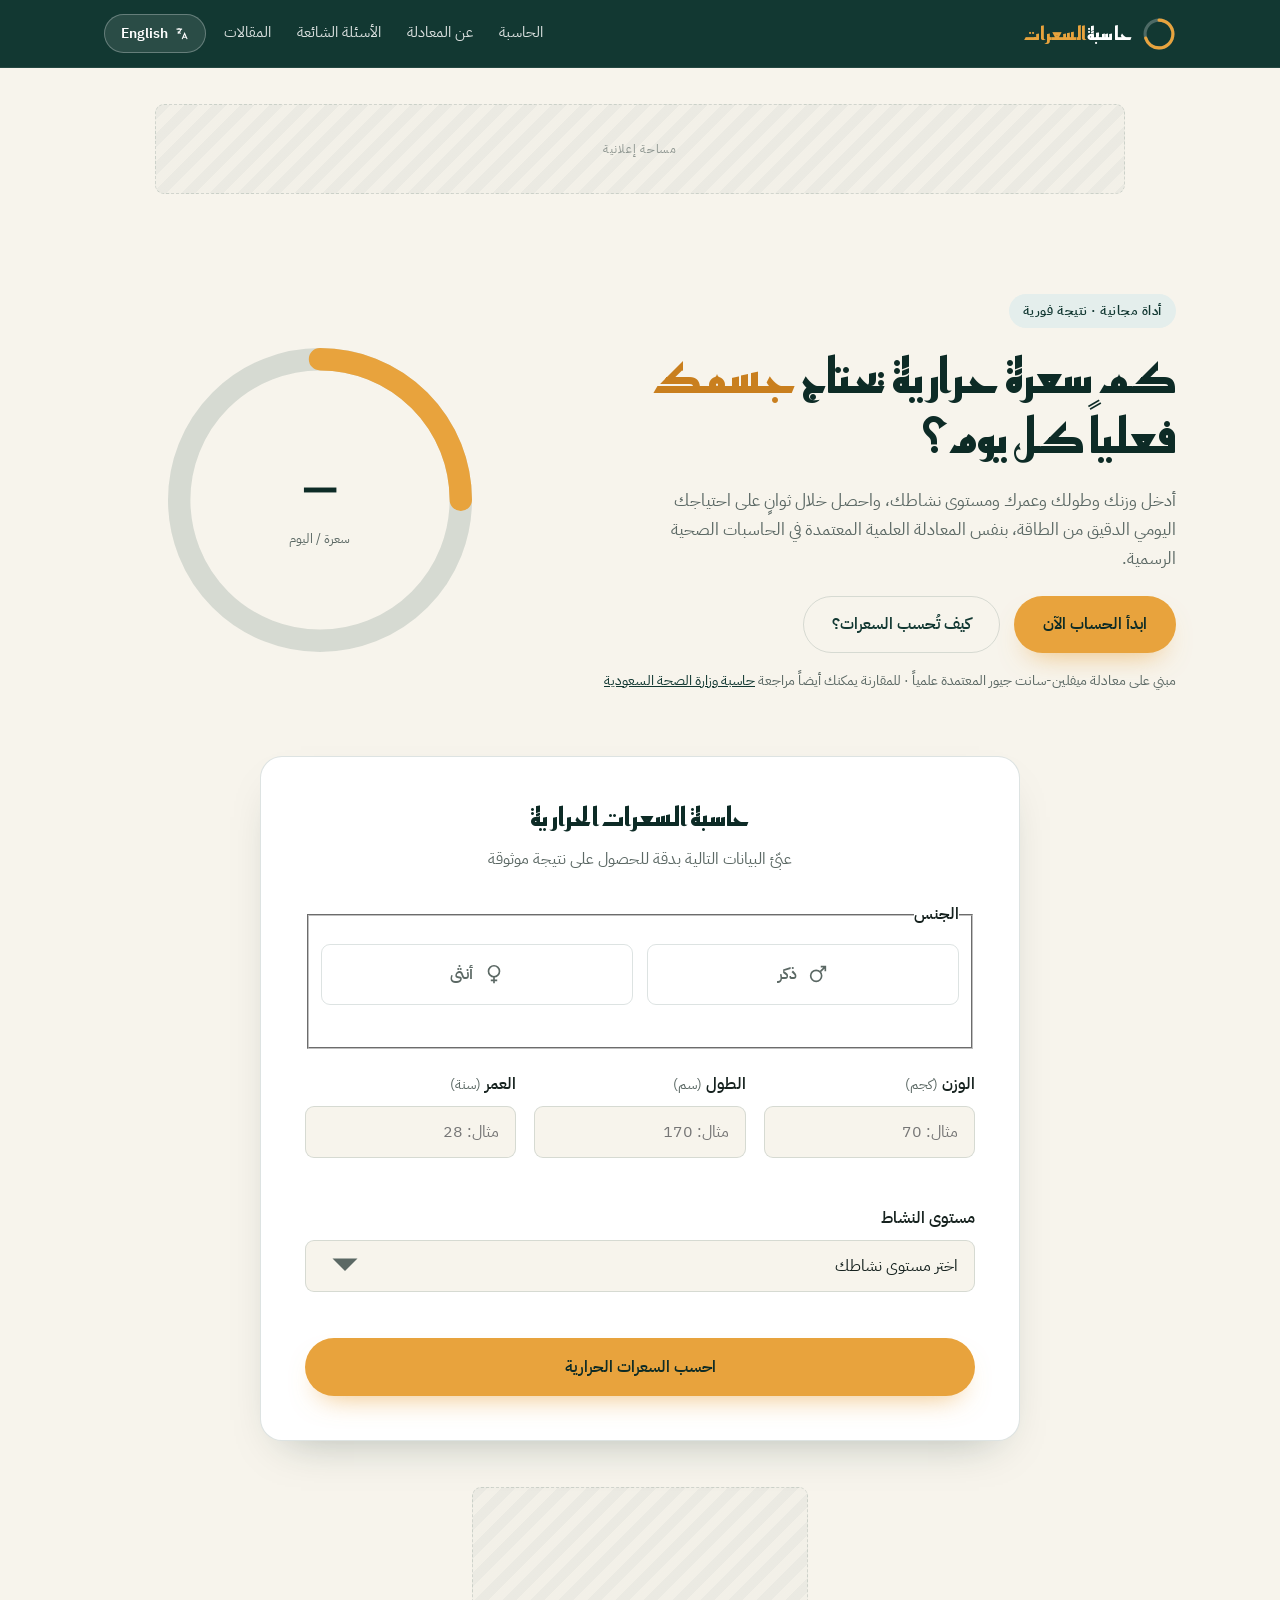
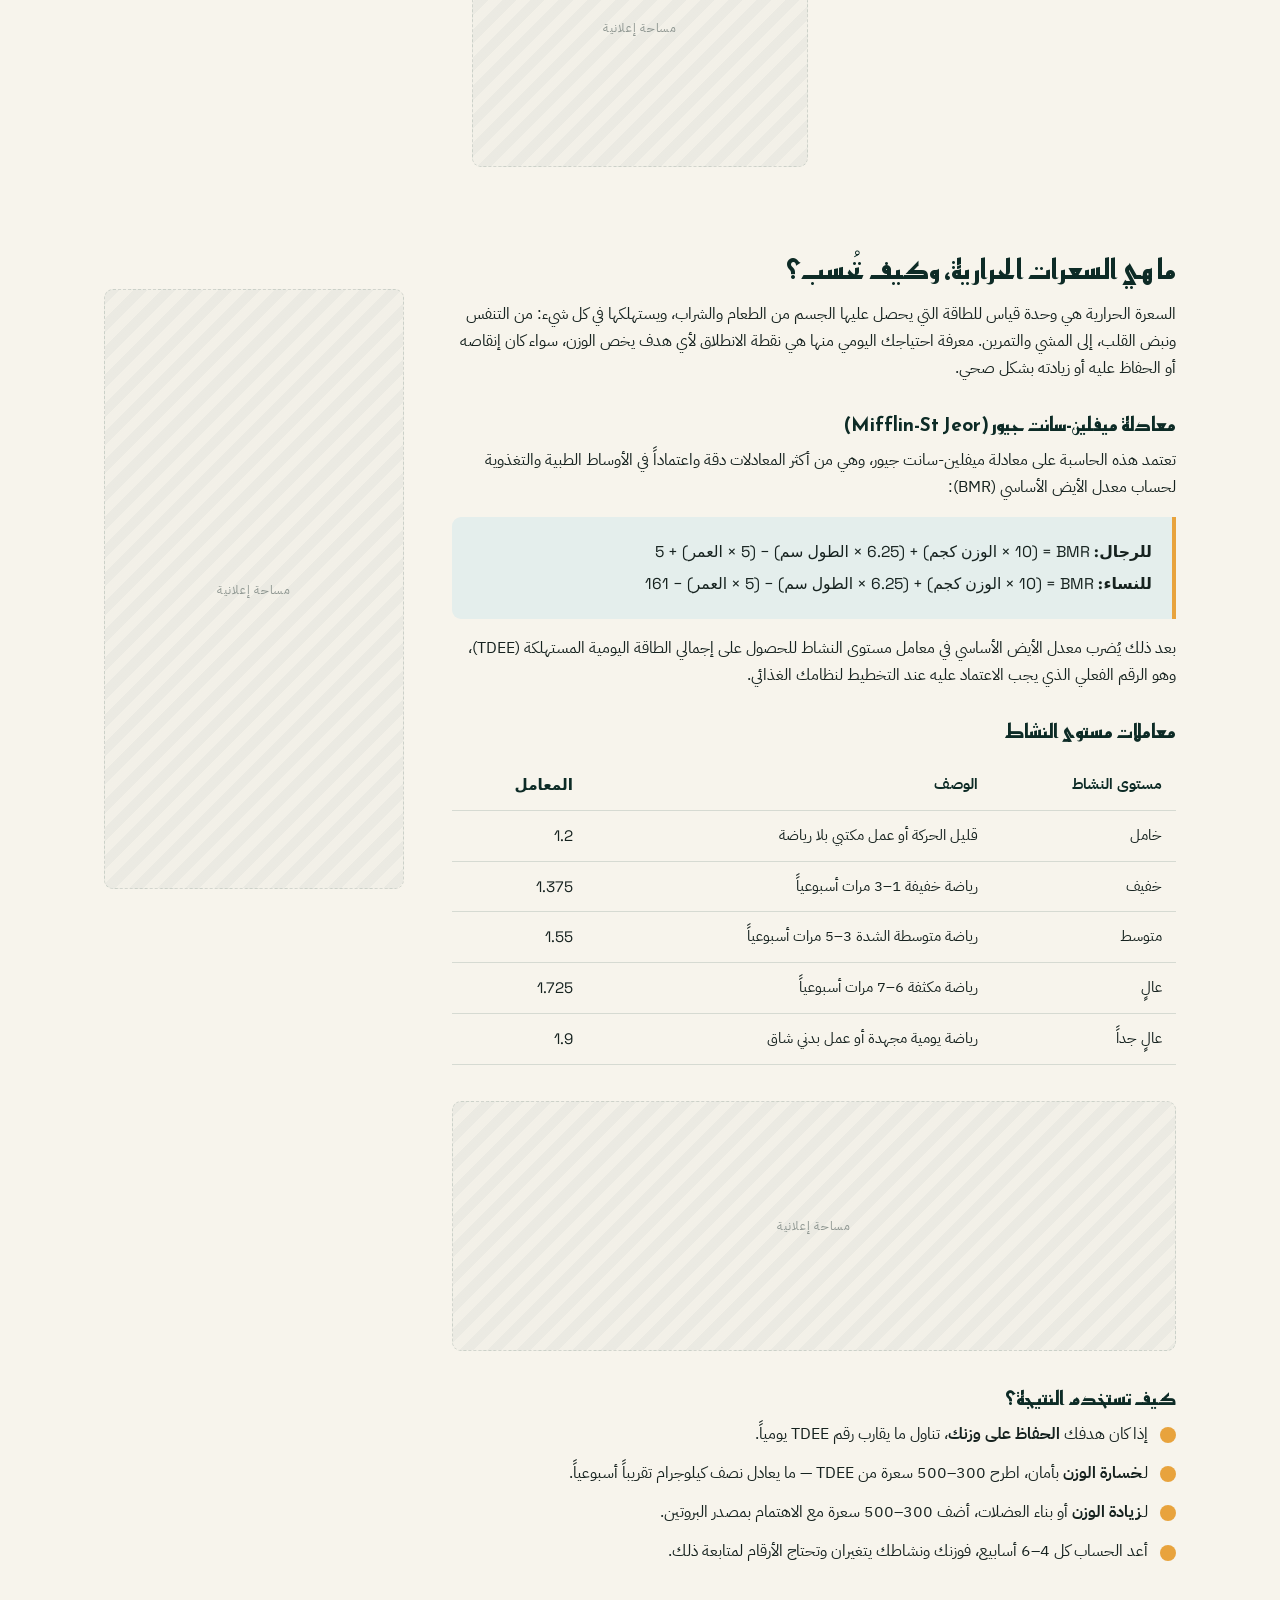
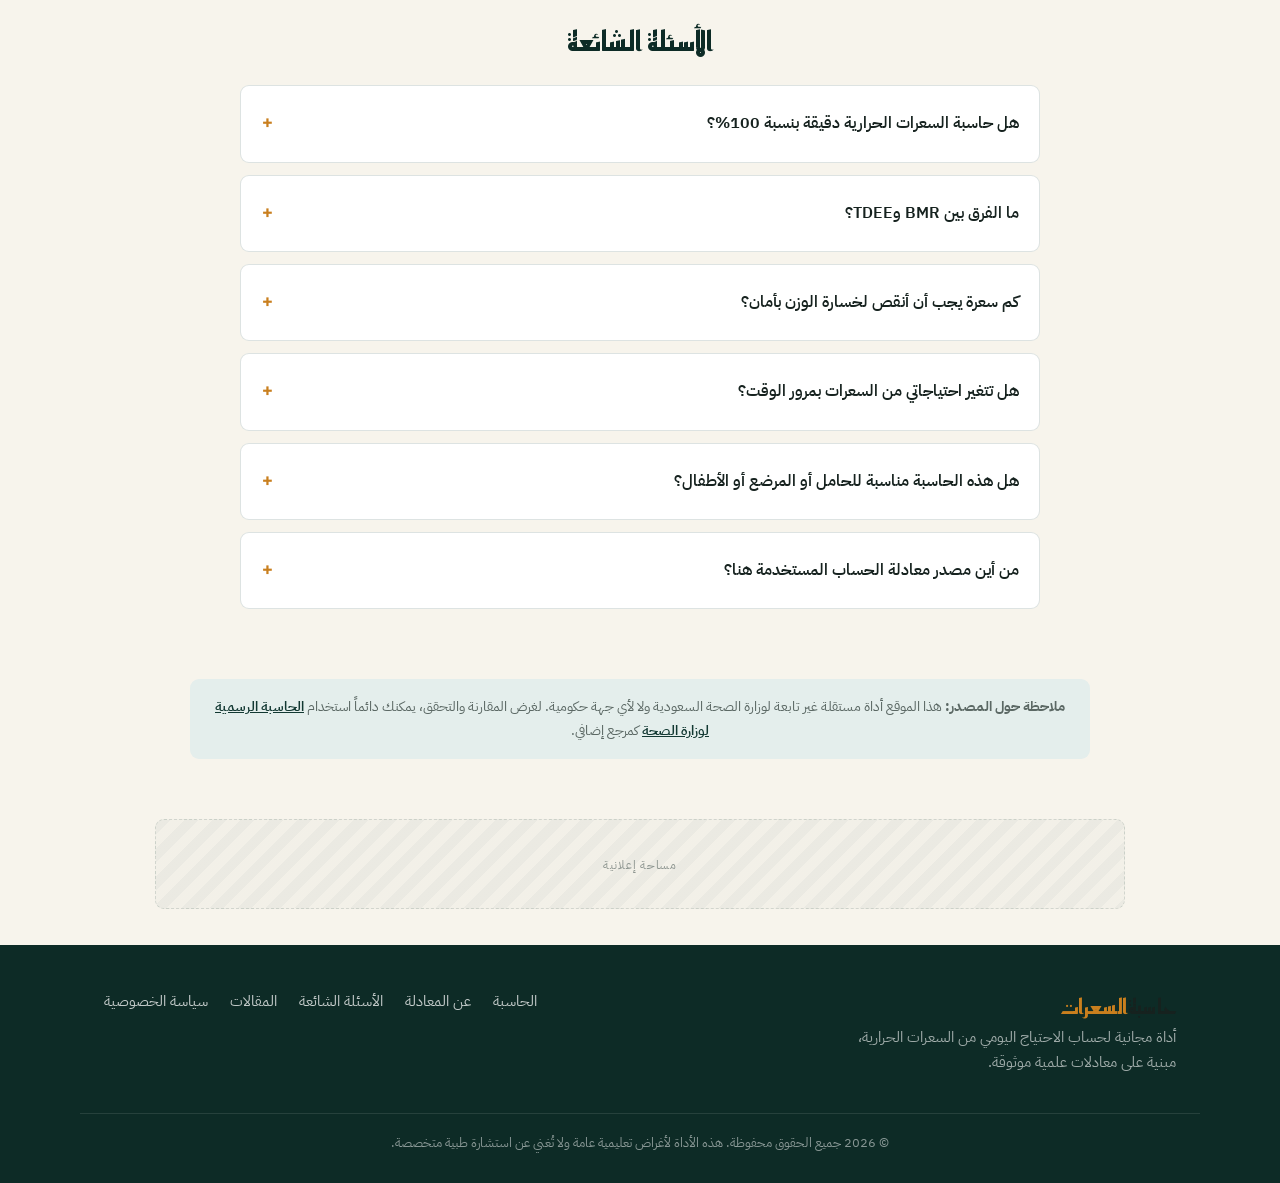
==== commit 8ee3aef3: "Add files via upload" ====
--- a/index.html
+++ b/index.html
@@ -13,16 +13,9 @@
 <meta name="theme-color" content="#123832">
 <link rel="icon" href="data:image/svg+xml,%3Csvg xmlns='http://www.w3.org/2000/svg' viewBox='0 0 100 100'%3E%3Ccircle cx='50' cy='50' r='45' fill='%23123832'/%3E%3Ccircle cx='50' cy='50' r='45' fill='none' stroke='%23E8A33D' stroke-width='10' stroke-dasharray='180 300' stroke-linecap='round' transform='rotate(-90 50 50)'/%3E%3C/svg%3E">
 
-<!--
-  ══════════════════════════════════════════════════════════════════
-  Google AdSense — كود التحقق من الملكية / تفعيل الإعلانات التلقائية
-  بعد قبول موقعك في AdSense، الصق السكربت الذي يعطيك إياه هنا:
-
-  <script async src="https://pagead2.googlesyndication.com/pagead/js/adsbygoogle.js?client=ca-pub-XXXXXXXXXXXXXXXX" crossorigin="anonymous"></script>
-
-  راجع ملف README.md المرفق لشرح خطوات التركيب كاملة.
-  ══════════════════════════════════════════════════════════════════
--->
+<!-- Google AdSense — كود التحقق من الملكية -->
+<script async src="https://pagead2.googlesyndication.com/pagead/js/adsbygoogle.js?client=ca-pub-4777858178569282"
+     crossorigin="anonymous"></script>
 
 <link rel="preconnect" href="https://fonts.googleapis.com">
 <link rel="preconnect" href="https://fonts.gstatic.com" crossorigin>
@@ -354,6 +347,7 @@
         <a href="#calculator" data-i18n="nav.calculator">الحاسبة</a>
         <a href="#about" data-i18n="nav.about">عن المعادلة</a>
         <a href="#faq" data-i18n="nav.faq">الأسئلة الشائعة</a>
+        <a href="blog.html" data-i18n="nav.blog">المقالات</a>
       </nav>
       <button type="button" id="lang-toggle" class="lang-toggle" aria-label="Switch language / تبديل اللغة">
         <svg viewBox="0 0 24 24" aria-hidden="true"><path d="M4 5h9M8 3v2M11 5c-.6 3-2.3 5.4-5 7M6 9c1.2 1.3 3 2.3 5 2.7M13 21l4-9 4 9M14.5 18h5"/></svg>
@@ -616,6 +610,7 @@
       <a href="#calculator" data-i18n="nav.calculator">الحاسبة</a>
       <a href="#about" data-i18n="nav.about">عن المعادلة</a>
       <a href="#faq" data-i18n="nav.faq">الأسئلة الشائعة</a>
+      <a href="blog.html" data-i18n="nav.blog">المقالات</a>
       <a href="privacy.html" data-i18n="nav.privacy">سياسة الخصوصية</a>
     </nav>
   </div>
@@ -644,6 +639,7 @@
       "nav.calculator": "الحاسبة",
       "nav.about": "عن المعادلة",
       "nav.faq": "الأسئلة الشائعة",
+      "nav.blog": "المقالات",
       "nav.privacy": "سياسة الخصوصية",
       "ad_label": "مساحة إعلانية",
       "hero.eyebrow": "أداة مجانية · نتيجة فورية",
@@ -732,6 +728,7 @@
       "nav.calculator": "Calculator",
       "nav.about": "About the Formula",
       "nav.faq": "FAQ",
+      "nav.blog": "Articles",
       "nav.privacy": "Privacy Policy",
       "ad_label": "Advertisement",
       "hero.eyebrow": "Free Tool · Instant Result",
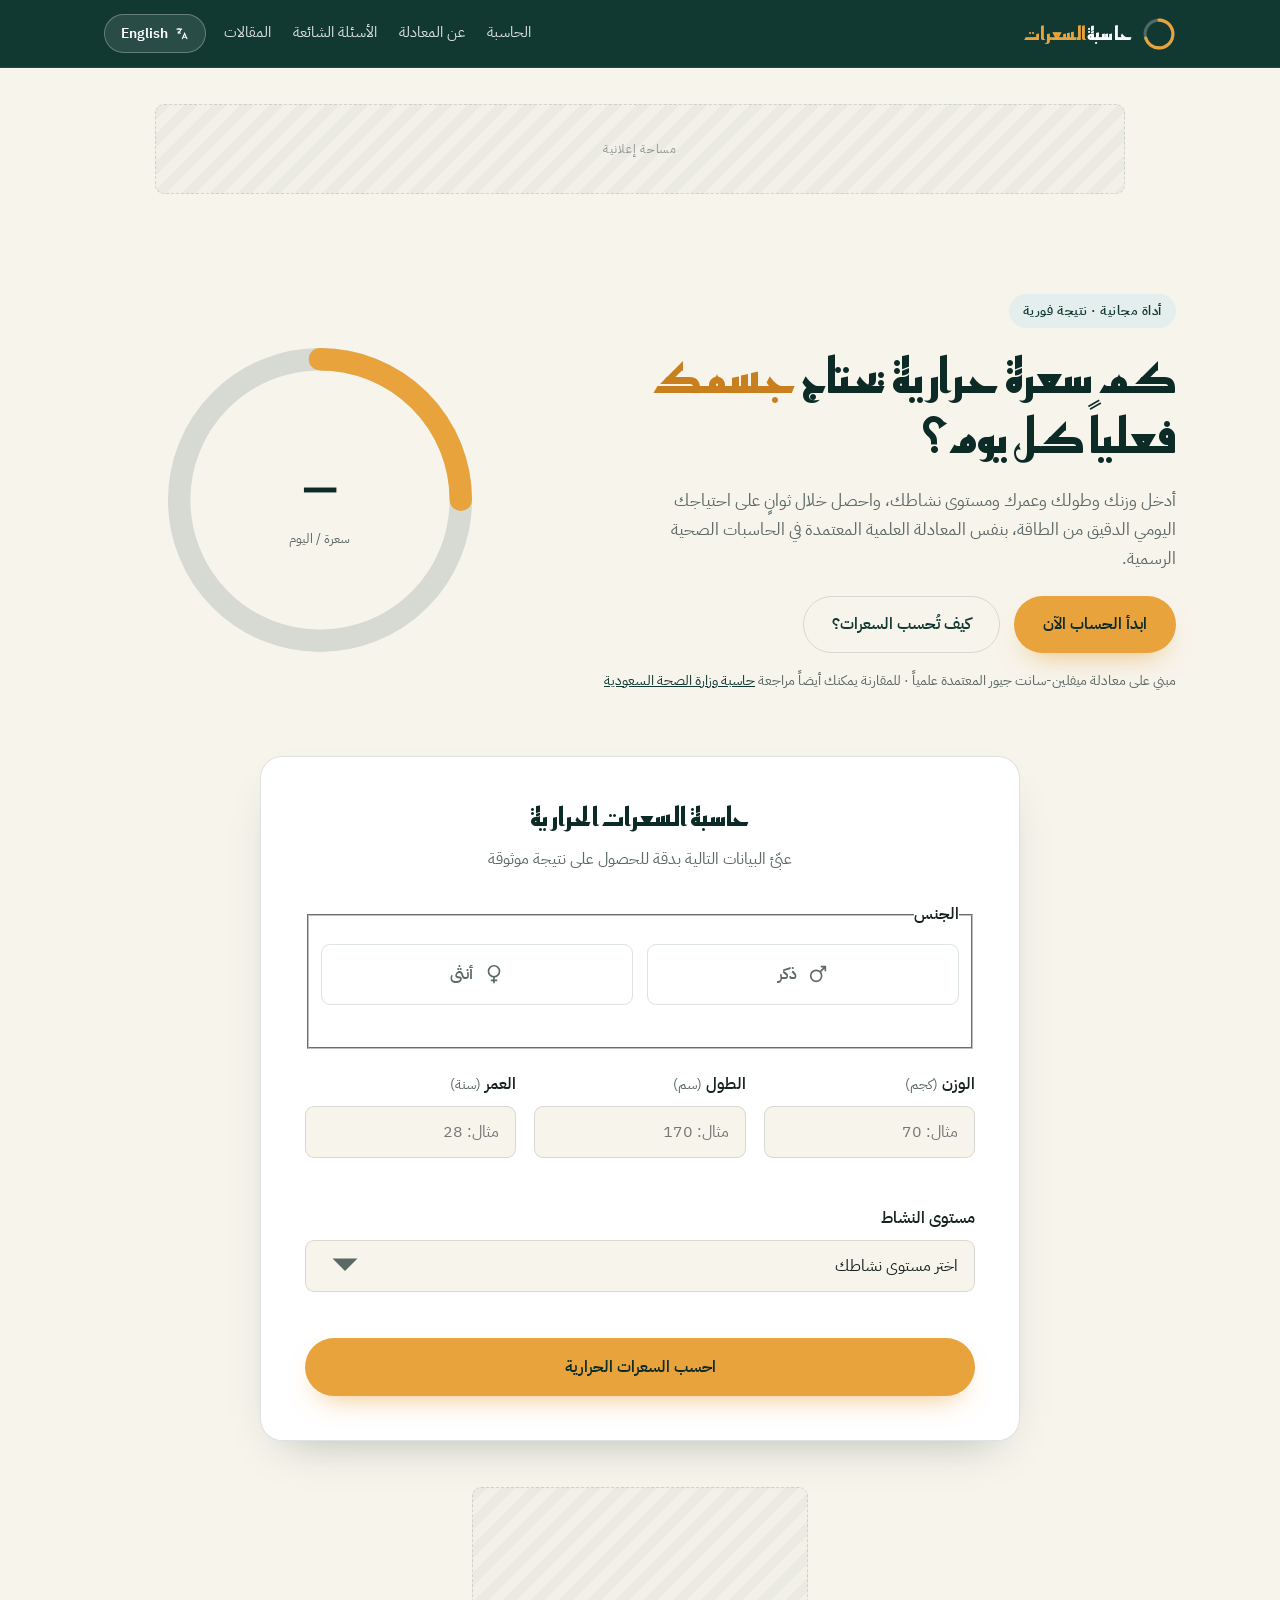
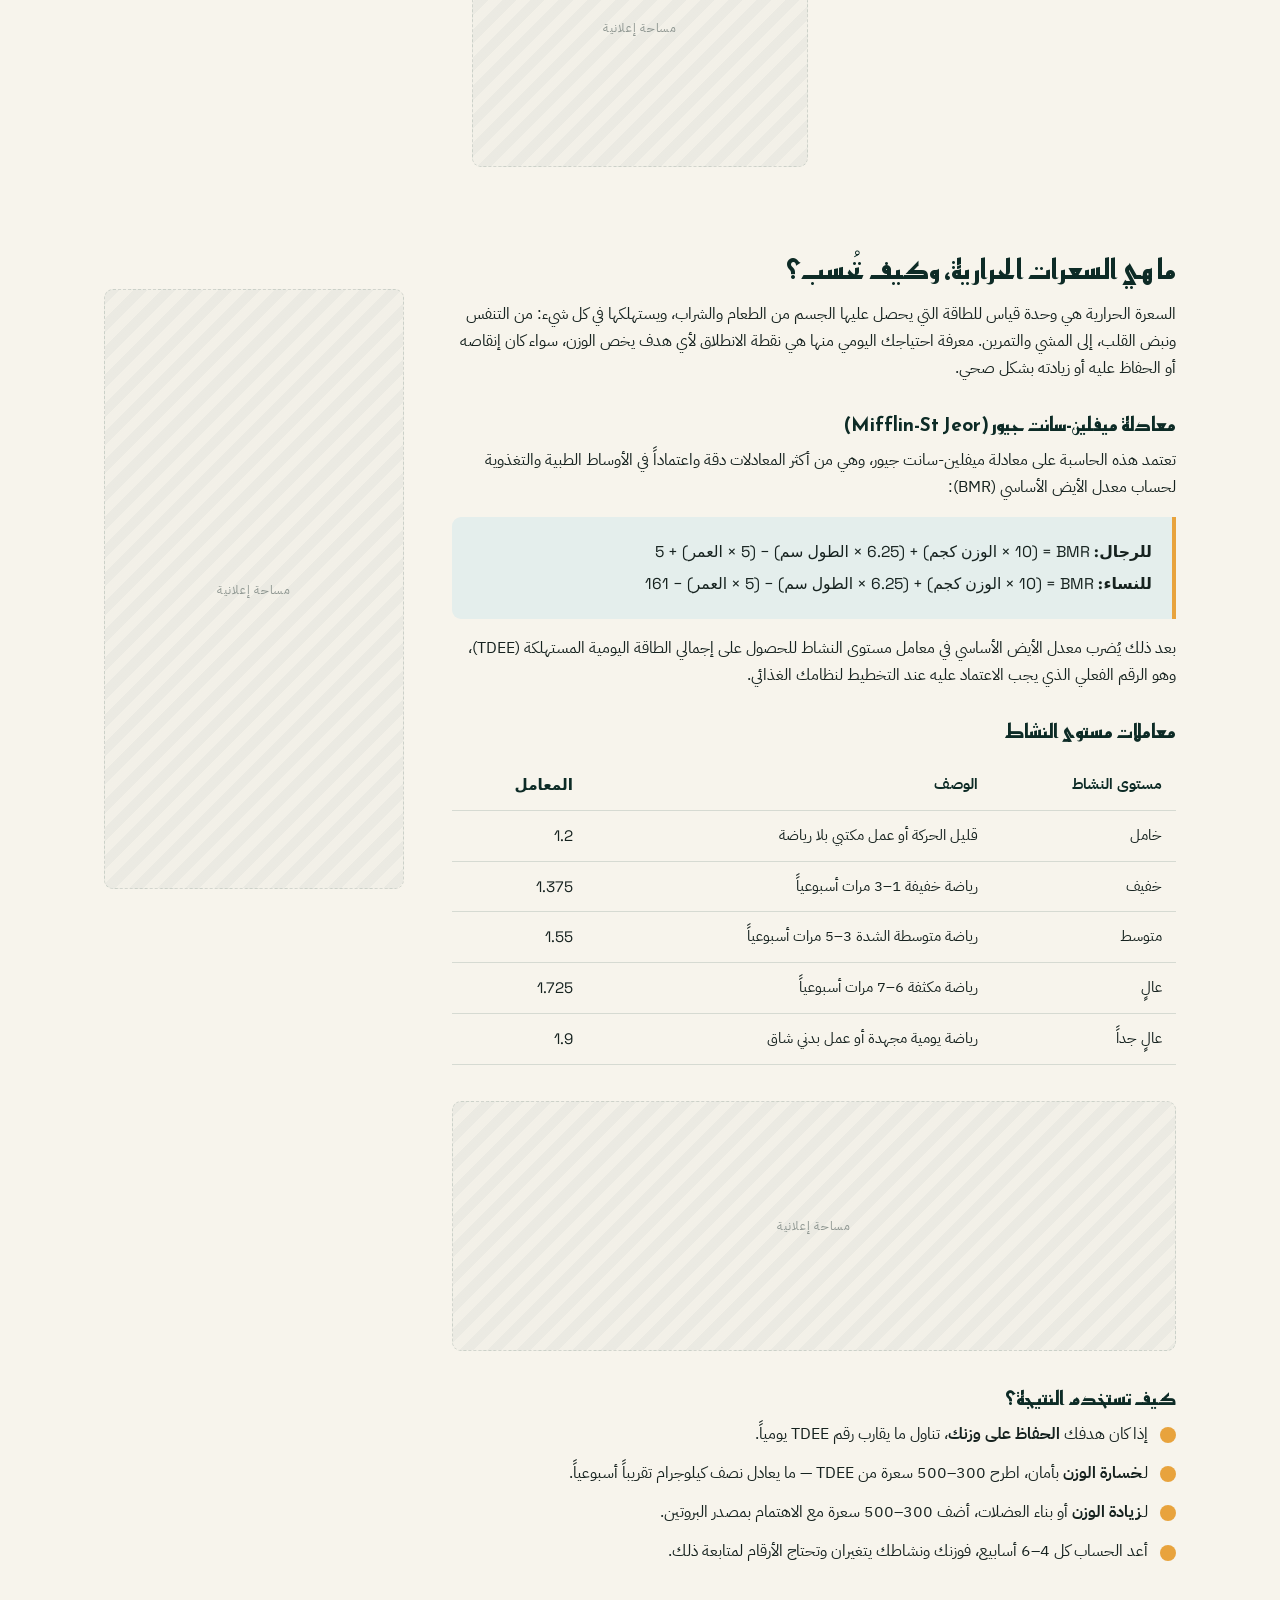
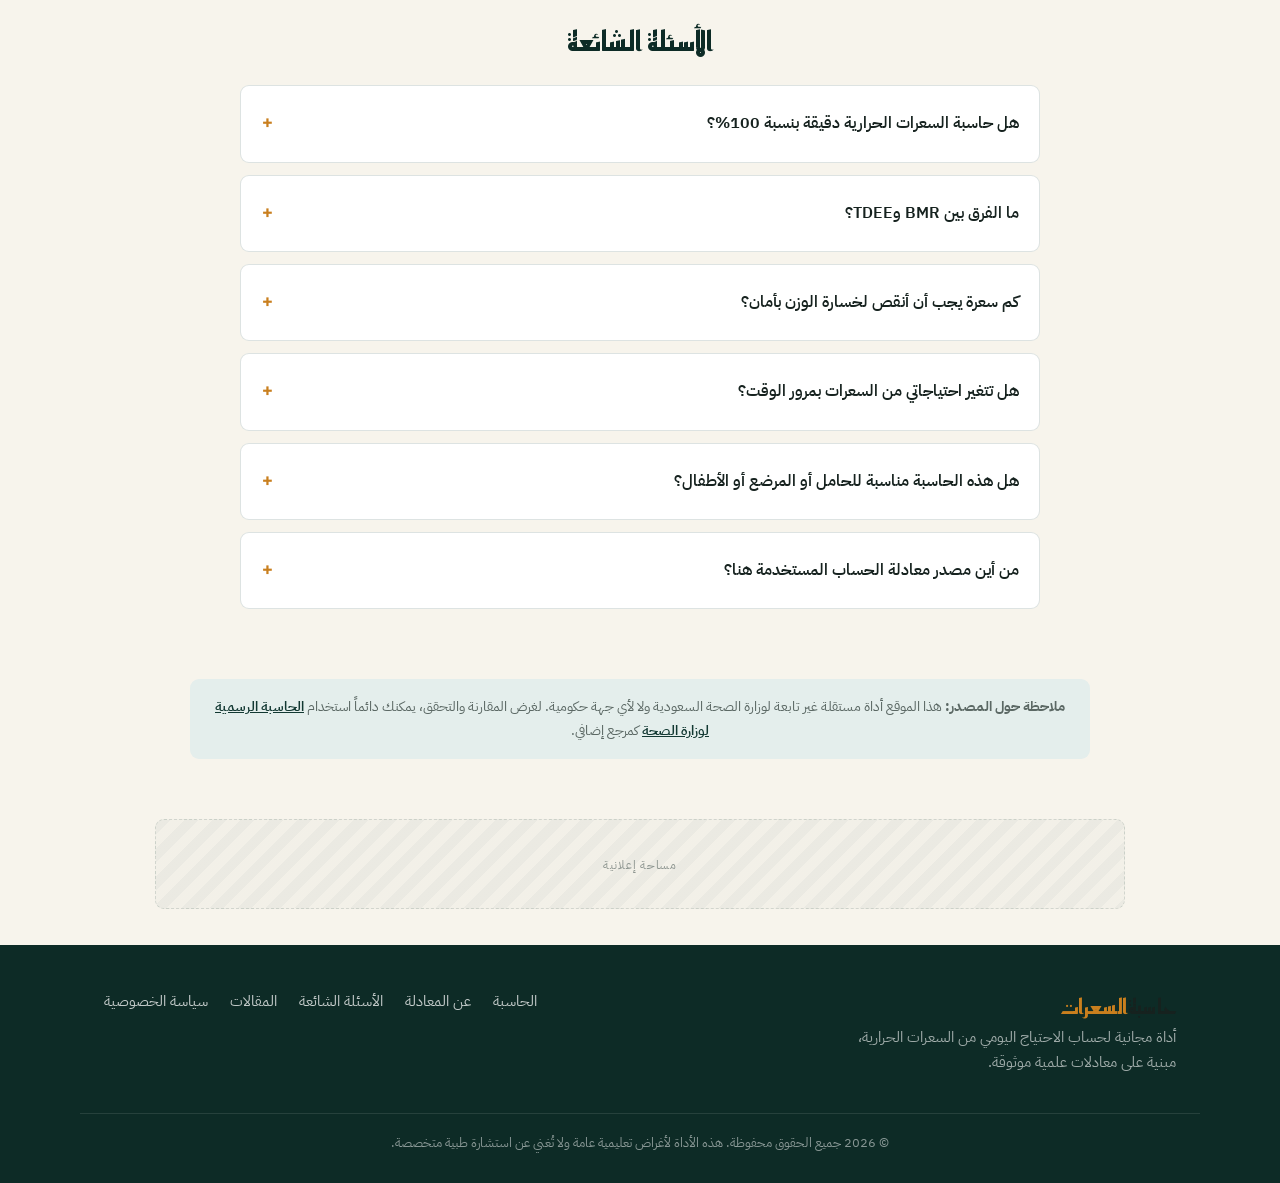
==== commit 07248241: "Add files via upload" ====
--- a/index.html
+++ b/index.html
@@ -33,302 +33,7 @@
 }
 </script>
 
-<style>
-/* ══════════════════════════════════════════════════════════════
-   حاسبة السعرات الحرارية — التصميم
-   نظام الألوان: أخضر عميق (ثقة/صحة) + كهرماني (طاقة) على أبيض عاجي دافئ
-   الخط: Reem Kufi (عناوين) / IBM Plex Sans Arabic (نصوص) / Space Grotesk (أرقام)
-   ══════════════════════════════════════════════════════════════ */
-
-:root{
-  --ink:#16221F;
-  --muted:#5B6864;
-  --paper:#F7F4EC;
-  --card:#FFFFFF;
-  --deep:#123832;
-  --deep-2:#0D2B26;
-  --deep-tint:#E4EEEC;
-  --line:rgba(18,56,50,.14);
-  --amber:#E8A33D;
-  --amber-deep:#C97F1E;
-  --brick:#B33F35;
-  --green-ok:#2F7A5C;
-
-  --font-display:'Reem Kufi', system-ui, sans-serif;
-  --font-body:'IBM Plex Sans Arabic', system-ui, sans-serif;
-  --font-num:'Space Grotesk', system-ui, sans-serif;
-
-  --radius-lg:22px;
-  --radius-md:14px;
-  --radius-sm:9px;
-  --shadow-card:0 20px 45px -25px rgba(13,43,38,.35);
-  --ease:cubic-bezier(.22,1,.36,1);
-}
-
-*,*::before,*::after{box-sizing:border-box}
-html{scroll-behavior:smooth}
-body{
-  margin:0;
-  background:var(--paper);
-  color:var(--ink);
-  font-family:var(--font-body);
-  font-size:16px;
-  line-height:1.7;
-  -webkit-font-smoothing:antialiased;
-}
-img,svg{display:block;max-width:100%}
-a{color:inherit}
-h1,h2,h3{font-family:var(--font-display);font-weight:700;line-height:1.25;margin:0 0 .5em}
-p{margin:0 0 1em}
-ul{margin:0;padding:0}
-
-.wrap{max-width:1120px;margin-inline:auto;padding-inline:24px}
-
-.skip-link{
-  position:absolute;inset-inline-end:12px;top:-60px;background:var(--deep);color:#fff;
-  padding:10px 18px;border-radius:0 0 10px 10px;z-index:200;transition:top .2s var(--ease);
-}
-.skip-link:focus{top:0}
-
-:focus-visible{outline:3px solid var(--amber);outline-offset:2px}
-
-/* ─────────── Header ─────────── */
-.site-header{
-  position:sticky;top:0;z-index:100;
-  background:var(--deep);
-  color:#fff;
-  border-bottom:1px solid rgba(255,255,255,.08);
-}
-.header-inner{display:flex;align-items:center;justify-content:space-between;gap:16px;padding-block:14px;flex-wrap:wrap}
-.brand{display:flex;align-items:center;gap:10px;text-decoration:none;color:#fff}
-.brand-mark{width:34px;height:34px;flex:none}
-.brand-mark svg{width:100%;height:100%}
-.brand-mark__track{fill:none;stroke:rgba(255,255,255,.25);stroke-width:4}
-.brand-mark__fill{fill:none;stroke:var(--amber);stroke-width:4;stroke-linecap:round;
-  stroke-dasharray:113;stroke-dashoffset:34;transform-origin:center;transform:rotate(-90deg)}
-.brand-text{font-family:var(--font-display);font-size:1.15rem;font-weight:700;letter-spacing:.2px}
-.brand-text em{font-style:normal;color:var(--amber)}
-.brand-text--footer{color:var(--ink);font-size:1.3rem}
-.brand-text--footer em{color:var(--amber-deep)}
-
-.header-controls{display:flex;align-items:center;gap:18px;flex-wrap:wrap}
-.site-nav{display:flex;gap:26px;font-size:.95rem}
-.site-nav a{text-decoration:none;opacity:.85;padding-block:4px;border-bottom:2px solid transparent;transition:opacity .2s,border-color .2s}
-.site-nav a:hover{opacity:1;border-color:var(--amber)}
-
-.lang-toggle{
-  display:inline-flex;align-items:center;gap:6px;
-  background:rgba(255,255,255,.1);border:1px solid rgba(255,255,255,.28);
-  color:#fff;font-family:var(--font-body);font-weight:600;font-size:.86rem;
-  padding:8px 16px;border-radius:999px;cursor:pointer;transition:background .18s,border-color .18s;
-}
-.lang-toggle:hover{background:var(--amber);border-color:var(--amber);color:var(--deep-2)}
-.lang-toggle svg{width:15px;height:15px;fill:none;stroke:currentColor;stroke-width:1.8}
-
-/* ─────────── Buttons ─────────── */
-.btn{
-  display:inline-flex;align-items:center;justify-content:center;gap:8px;
-  font-family:var(--font-body);font-weight:600;font-size:1rem;
-  padding:14px 28px;border-radius:999px;border:1px solid transparent;
-  text-decoration:none;cursor:pointer;transition:transform .18s var(--ease),box-shadow .18s var(--ease),background .18s;
-}
-.btn--primary{background:var(--amber);color:var(--deep-2);box-shadow:0 14px 28px -14px rgba(232,163,61,.7)}
-.btn--primary:hover{transform:translateY(-2px);background:var(--amber-deep);color:#fff}
-.btn--ghost{background:transparent;border-color:var(--line);color:var(--deep)}
-.btn--ghost:hover{background:var(--deep-tint)}
-.btn--block{width:100%;padding:16px}
-
-/* ─────────── Ad slots ─────────── */
-.ad-slot{
-  display:flex;align-items:center;justify-content:center;
-  background:repeating-linear-gradient(135deg, rgba(18,56,50,.05) 0 10px, rgba(18,56,50,.02) 10px 20px);
-  border:1.5px dashed var(--line);
-  border-radius:var(--radius-sm);
-  color:var(--muted);
-  margin-block:36px;
-  min-height:90px;
-}
-.ad-slot__tag{font-size:.78rem;letter-spacing:.06em;text-transform:uppercase;opacity:.65}
-.ad-slot--leaderboard{max-width:970px;margin-inline:auto;min-height:90px}
-.ad-slot--rectangle{max-width:336px;margin-inline:auto;min-height:280px}
-.ad-slot--in-article{min-height:250px}
-.ad-slot--sidebar{min-height:600px;position:sticky;top:96px}
-
-/* ─────────── Hero ─────────── */
-.hero{padding-block:64px 30px}
-.hero-grid{display:grid;grid-template-columns:1.15fr .85fr;gap:56px;align-items:center}
-.eyebrow{
-  display:inline-block;font-size:.82rem;font-weight:600;letter-spacing:.04em;
-  color:var(--deep);background:var(--deep-tint);padding:6px 14px;border-radius:999px;margin-bottom:18px;
-}
-.hero h1{font-size:clamp(2rem,4.2vw,3rem);color:var(--deep-2);margin-bottom:.4em}
-.hero h1 em{font-style:normal;color:var(--amber-deep)}
-.hero-lede{font-size:1.08rem;color:var(--muted);max-width:52ch}
-.hero-actions{display:flex;gap:14px;flex-wrap:wrap;margin-block:22px 16px}
-.hero-note{font-size:.86rem;color:var(--muted)}
-.hero-note a{color:var(--deep);text-decoration:underline}
-
-.hero-gauge{position:relative;width:min(320px,80vw);margin-inline:auto;aspect-ratio:1}
-.gauge-svg{width:100%;height:100%;transform:rotate(-90deg)}
-.gauge-track{fill:none;stroke:var(--line);stroke-width:14}
-.gauge-fill{fill:none;stroke:var(--amber);stroke-width:14;stroke-linecap:round;
-  stroke-dasharray:553;stroke-dashoffset:553;transition:stroke-dashoffset 1.1s var(--ease)}
-.gauge-fill--idle{stroke:var(--amber);stroke-dashoffset:415;animation:pulse-idle 3.4s ease-in-out infinite}
-@keyframes pulse-idle{0%,100%{opacity:.55}50%{opacity:.95}}
-.gauge-center{
-  position:absolute;inset:0;display:flex;flex-direction:column;align-items:center;justify-content:center;text-align:center;gap:4px;
-}
-.gauge-number{font-family:var(--font-num);font-weight:700;font-size:clamp(2.1rem,6vw,2.7rem);color:var(--deep-2)}
-.gauge-unit{font-size:.82rem;color:var(--muted);max-width:14ch}
-
-/* ─────────── Calculator ─────────── */
-.calc-section{padding-block:20px 10px}
-.calc-card{
-  background:var(--card);border-radius:var(--radius-lg);box-shadow:var(--shadow-card);
-  padding:clamp(24px,4vw,44px);max-width:760px;margin-inline:auto;border:1px solid var(--line);
-}
-.calc-card__head{text-align:center;margin-bottom:28px}
-.calc-card__head h2{color:var(--deep-2);font-size:1.6rem}
-.calc-card__head p{color:var(--muted);margin:0}
-
-.field{margin-bottom:22px}
-.field legend{padding:0;font-weight:600;margin-bottom:10px;font-family:var(--font-body)}
-.field label{display:block;font-weight:600;margin-bottom:8px}
-.field label .unit{font-weight:400;color:var(--muted);font-size:.88rem}
-.field input,.field select{
-  width:100%;padding:13px 16px;border-radius:var(--radius-sm);border:1.5px solid var(--line);
-  background:var(--paper);color:var(--ink);font-family:var(--font-body);font-size:1rem;
-  transition:border-color .18s,background .18s;
-}
-.field input:focus,.field select:focus{border-color:var(--amber);background:#fff}
-.field select{appearance:none;background-image:url("data:image/svg+xml,%3Csvg xmlns='http://www.w3.org/2000/svg' viewBox='0 0 20 20'%3E%3Cpath fill='%235B6864' d='M5 7l5 5 5-5z'/%3E%3C/svg%3E");background-repeat:no-repeat;background-position:left 14px center;padding-left:38px}
-[dir="ltr"] .field select{background-position:right 14px center;padding-left:16px;padding-right:38px}
-.field-grid{display:grid;grid-template-columns:repeat(3,1fr);gap:18px}
-.field-error{color:var(--brick);font-size:.85rem;margin:8px 0 0;min-height:1.2em}
-
-.gender-toggle{display:grid;grid-template-columns:1fr 1fr;gap:14px}
-.gender-toggle input{position:absolute;opacity:0;width:0;height:0}
-.gender-toggle label{
-  display:flex;align-items:center;justify-content:center;gap:10px;
-  border:1.5px solid var(--line);border-radius:var(--radius-sm);padding:16px;cursor:pointer;
-  font-weight:600;color:var(--muted);transition:all .18s var(--ease);
-}
-.gender-toggle label svg{width:22px;height:22px;fill:none;stroke:currentColor;stroke-width:1.8}
-.gender-toggle input:checked + label{border-color:var(--amber);background:var(--deep-tint);color:var(--deep-2)}
-.gender-toggle input:focus-visible + label{outline:3px solid var(--amber);outline-offset:2px}
-
-/* ─────────── Results ─────────── */
-.result-card{
-  max-width:760px;margin:34px auto 0;background:var(--deep);color:#fff;
-  border-radius:var(--radius-lg);padding:clamp(28px,4vw,48px);text-align:center;
-  box-shadow:0 30px 60px -30px rgba(13,43,38,.55);
-}
-.result-card[hidden]{display:none}
-.result-gauge{position:relative;width:min(260px,70vw);margin-inline:auto 6px}
-.result-gauge .gauge-track{stroke:rgba(255,255,255,.14)}
-.result-gauge .gauge-unit{color:rgba(255,255,255,.75)}
-.result-gauge .gauge-number{color:#fff}
-.result-scale{font-size:.8rem;color:rgba(255,255,255,.55);margin-top:2px}
-.result-bmr{color:rgba(255,255,255,.85)}
-.result-bmr strong{font-family:var(--font-num);color:var(--amber)}
-
-.result-goals{display:grid;grid-template-columns:repeat(3,1fr);gap:12px;margin-block:22px}
-.goal-chip{background:rgba(255,255,255,.06);border:1px solid rgba(255,255,255,.14);border-radius:var(--radius-sm);padding:16px 10px}
-.goal-chip__label{display:block;font-size:.82rem;color:rgba(255,255,255,.7);margin-bottom:6px}
-.goal-chip__value{display:block;font-family:var(--font-num);font-weight:700;font-size:1.35rem}
-.goal-chip--down .goal-chip__value{color:#8FD3B0}
-.goal-chip--flat .goal-chip__value{color:var(--amber)}
-.goal-chip--up .goal-chip__value{color:#F0B37E}
-
-.disclaimer{font-size:.82rem;color:rgba(255,255,255,.6);max-width:56ch;margin-inline:auto}
-
-/* ─────────── Article ─────────── */
-.content-section{padding-block:50px}
-.content-grid{display:grid;grid-template-columns:1fr 300px;gap:48px;align-items:start}
-.article h2{color:var(--deep-2);font-size:1.7rem}
-.article h3{color:var(--deep-2);font-size:1.2rem;margin-top:1.6em}
-.article p,.article li{color:var(--ink)}
-.formula-box{
-  background:var(--deep-tint);border-inline-start:4px solid var(--amber);
-  border-start-end-radius:var(--radius-sm);border-end-end-radius:var(--radius-sm);
-  padding:16px 20px;margin:16px 0;
-}
-.formula-box p{margin:.35em 0;font-family:var(--font-num);font-size:.98rem}
-.table-wrap{overflow-x:auto;margin:16px 0}
-table{width:100%;border-collapse:collapse;font-size:.95rem}
-th,td{padding:12px 14px;text-align:start;border-bottom:1px solid var(--line)}
-thead th{color:var(--deep-2);font-family:var(--font-body);font-weight:700}
-td:last-child,th:last-child{font-family:var(--font-num)}
-.tick-list{list-style:none;display:flex;flex-direction:column;gap:12px}
-.tick-list li{padding-inline-start:28px;position:relative}
-.tick-list li::before{
-  content:"";position:absolute;inset-inline-start:0;top:.4em;width:16px;height:16px;border-radius:50%;
-  background:var(--amber);
-}
-.sidebar{position:sticky;top:96px}
-@media (max-width:900px){
-  .sidebar{display:none}
-  .content-grid{grid-template-columns:1fr}
-}
-
-/* ─────────── FAQ ─────────── */
-.faq-section{padding-block:10px 60px}
-.faq-section h2{color:var(--deep-2);text-align:center;font-size:1.7rem;margin-bottom:26px}
-.faq-list{max-width:800px;margin-inline:auto;display:flex;flex-direction:column;gap:12px}
-details{
-  background:var(--card);border:1px solid var(--line);border-radius:var(--radius-sm);
-  padding:6px 20px;
-}
-summary{
-  cursor:pointer;font-weight:600;padding:14px 0;list-style:none;
-  display:flex;align-items:center;justify-content:space-between;gap:12px;
-}
-summary::-webkit-details-marker{display:none}
-summary::after{
-  content:"+";font-family:var(--font-num);font-size:1.3rem;color:var(--amber-deep);flex:none;
-  transition:transform .2s var(--ease);
-}
-details[open] summary::after{transform:rotate(45deg)}
-details p{color:var(--muted);padding-bottom:16px;margin:0}
-
-/* ─────────── Source note ─────────── */
-.source-note{padding-block:10px 10px}
-.source-note p{
-  max-width:900px;margin-inline:auto;text-align:center;font-size:.88rem;color:var(--muted);
-  background:var(--deep-tint);padding:16px 22px;border-radius:var(--radius-sm);
-}
-.source-note a{color:var(--deep);font-weight:600;text-decoration:underline}
-
-/* ─────────── Footer ─────────── */
-.site-footer{background:var(--deep-2);color:rgba(255,255,255,.8);margin-top:20px}
-.footer-inner{display:flex;justify-content:space-between;gap:32px;flex-wrap:wrap;padding-block:44px 24px}
-.footer-desc{max-width:38ch;color:rgba(255,255,255,.6);font-size:.92rem}
-.footer-links{display:flex;gap:22px;flex-wrap:wrap;align-items:flex-start}
-.footer-links a{text-decoration:none;color:rgba(255,255,255,.75);font-size:.94rem}
-.footer-links a:hover{color:var(--amber)}
-.footer-bottom{border-top:1px solid rgba(255,255,255,.1);padding-block:18px 28px}
-.footer-bottom p{margin:0;font-size:.82rem;color:rgba(255,255,255,.5);text-align:center}
-
-/* ─────────── Responsive ─────────── */
-@media (max-width:860px){
-  .hero-grid{grid-template-columns:1fr;text-align:center}
-  .hero-lede{margin-inline:auto}
-  .hero-actions{justify-content:center}
-  .field-grid{grid-template-columns:1fr}
-  .result-goals{grid-template-columns:1fr}
-}
-@media (max-width:560px){
-  .header-inner{justify-content:center;text-align:center}
-  .header-controls{justify-content:center;width:100%}
-  .site-nav{gap:16px;font-size:.88rem;width:100%;justify-content:center}
-}
-
-/* ─────────── Reduced motion ─────────── */
-@media (prefers-reduced-motion: reduce){
-  html{scroll-behavior:auto}
-  *{animation-duration:.001ms !important;animation-iteration-count:1 !important;transition-duration:.001ms !important}
-}
-</style>
+<link rel="stylesheet" href="style.css">
 </head>
 <body>
 
--- a/style.css
+++ b/style.css
@@ -0,0 +1,385 @@
+/* ══════════════════════════════════════════════════════════════
+   حاسبة السعرات الحرارية — ملف التصميم الموحّد لكامل الموقع
+   ══════════════════════════════════════════════════════════════
+
+   ✏️  عايز تغيّر شي بالتصميم؟ ٩٠٪ من التعديلات تسويها بالقسم اللي
+   تحته مباشرة (:root) وبس — بدون ما تلمس أي شي ثاني بهذا الملف.
+
+   - لتغيير لون: بدّل قيمة الكود اللي جنب أي متغيّر (مثل #123832)
+     بكود لون ثاني. تقدر تجيب أكواد الألوان من موقع مثل:
+     https://htmlcolorcodes.com
+   - لتغيير الخط: بدّل اسم الخط بين علامتي التنصيص '...', وتأكد إنه
+     مضاف بروابط Google Fonts داخل كل صفحة HTML (وسم <head>)
+   - بعد أي تعديل: احفظ، وارفع هذا الملف بس على GitHub (نفس اسمه:
+     style.css) — كل صفحات الموقع بتتحدث تلقائياً لأنها كلها تقرأ
+     من هذا الملف نفسه.
+   ══════════════════════════════════════════════════════════════ */
+
+:root{
+  /* ── الألوان ── */
+  --ink:#16221F;          /* لون النص الأساسي بكل الصفحة */
+  --muted:#5B6864;        /* لون النص الثانوي/الوصفي (أفتح) */
+  --paper:#F7F4EC;        /* لون خلفية الموقع (الأبيض العاجي) */
+  --card:#FFFFFF;         /* لون خلفية البطاقات (الحاسبة، المقالات...) */
+  --deep:#123832;         /* الأخضر الغامق — الهيدر وأزرار وروابط */
+  --deep-2:#0D2B26;       /* أخضر أغمق شوي — للعناوين والتذييل */
+  --deep-tint:#E4EEEC;    /* أخضر فاتح جداً — خلفيات شارات وتمييز */
+  --line:rgba(18,56,50,.14); /* لون الخطوط والحدود الرفيعة */
+  --amber:#E8A33D;        /* اللون الذهبي — أزرار "نشر/احسب" الرئيسية */
+  --amber-deep:#C97F1E;   /* ذهبي أغمق — حالة hover على الأزرار */
+  --brick:#B33F35;        /* أحمر — رسائل الأخطاء فقط */
+  --green-ok:#2F7A5C;     /* أخضر — رسائل النجاح فقط */
+
+  /* ── الخطوط ── */
+  --font-display:'Reem Kufi', system-ui, sans-serif;      /* خط العناوين الكبيرة */
+  --font-body:'IBM Plex Sans Arabic', system-ui, sans-serif; /* خط النصوص العادية */
+  --font-num:'Space Grotesk', system-ui, sans-serif;       /* خط الأرقام (نتيجة السعرات) */
+
+  /* ── تفاصيل أخرى (عادةً ما تحتاج تغييرها) ── */
+  --radius-lg:22px;
+  --radius-md:14px;
+  --radius-sm:9px;
+  --shadow-card:0 20px 45px -25px rgba(13,43,38,.35);
+  --ease:cubic-bezier(.22,1,.36,1);
+}
+
+/* ══════════════════════════════════════════════════════════════
+   من هنا وتحت: تنسيقات تقنية للتخطيط والمسافات، عادةً ما تحتاج
+   تلمسها إلا لو تبي تتحكم بأمور دقيقة بالتصميم.
+   ══════════════════════════════════════════════════════════════ */
+
+*,*::before,*::after{box-sizing:border-box}
+html{scroll-behavior:smooth}
+body{
+  margin:0;
+  background:var(--paper);
+  color:var(--ink);
+  font-family:var(--font-body);
+  font-size:16px;
+  line-height:1.7;
+  -webkit-font-smoothing:antialiased;
+}
+img,svg{display:block;max-width:100%}
+a{color:inherit}
+h1,h2,h3{font-family:var(--font-display);font-weight:700;line-height:1.25;margin:0 0 .5em}
+p{margin:0 0 1em}
+ul{margin:0;padding:0}
+
+.wrap{max-width:1120px;margin-inline:auto;padding-inline:24px}
+
+.skip-link{
+  position:absolute;inset-inline-end:12px;top:-60px;background:var(--deep);color:#fff;
+  padding:10px 18px;border-radius:0 0 10px 10px;z-index:200;transition:top .2s var(--ease);
+}
+.skip-link:focus{top:0}
+
+:focus-visible{outline:3px solid var(--amber);outline-offset:2px}
+
+/* ─────────── Header (كل الصفحات) ─────────── */
+.site-header{
+  position:sticky;top:0;z-index:100;
+  background:var(--deep);
+  color:#fff;
+  border-bottom:1px solid rgba(255,255,255,.08);
+}
+.header-inner{display:flex;align-items:center;justify-content:space-between;gap:16px;padding-block:14px;flex-wrap:wrap}
+.brand{display:flex;align-items:center;gap:10px;text-decoration:none;color:#fff}
+.brand-mark{width:34px;height:34px;flex:none}
+.brand-mark svg{width:100%;height:100%}
+.brand-mark__track{fill:none;stroke:rgba(255,255,255,.25);stroke-width:4}
+.brand-mark__fill{fill:none;stroke:var(--amber);stroke-width:4;stroke-linecap:round;
+  stroke-dasharray:113;stroke-dashoffset:34;transform-origin:center;transform:rotate(-90deg)}
+.brand-text{font-family:var(--font-display);font-size:1.15rem;font-weight:700;letter-spacing:.2px}
+.brand-text em{font-style:normal;color:var(--amber)}
+.brand-text--footer{color:var(--ink);font-size:1.3rem}
+.brand-text--footer em{color:var(--amber-deep)}
+
+.header-controls{display:flex;align-items:center;gap:18px;flex-wrap:wrap}
+.site-nav{display:flex;gap:22px;font-size:.95rem;flex-wrap:wrap}
+.site-nav a{text-decoration:none;opacity:.85;padding-block:4px;border-bottom:2px solid transparent;transition:opacity .2s,border-color .2s}
+.site-nav a:hover,.site-nav a[aria-current="page"]{opacity:1;border-color:var(--amber)}
+
+.lang-toggle{
+  display:inline-flex;align-items:center;gap:6px;
+  background:rgba(255,255,255,.1);border:1px solid rgba(255,255,255,.28);
+  color:#fff;font-family:var(--font-body);font-weight:600;font-size:.86rem;
+  padding:8px 16px;border-radius:999px;cursor:pointer;transition:background .18s,border-color .18s;
+}
+.lang-toggle:hover{background:var(--amber);border-color:var(--amber);color:var(--deep-2)}
+.lang-toggle svg{width:15px;height:15px;fill:none;stroke:currentColor;stroke-width:1.8}
+
+/* ─────────── أزرار ─────────── */
+.btn{
+  display:inline-flex;align-items:center;justify-content:center;gap:8px;
+  font-family:var(--font-body);font-weight:600;font-size:1rem;
+  padding:14px 28px;border-radius:999px;border:1px solid transparent;
+  text-decoration:none;cursor:pointer;transition:transform .18s var(--ease),box-shadow .18s var(--ease),background .18s;
+}
+.btn--primary{background:var(--amber);color:var(--deep-2);box-shadow:0 14px 28px -14px rgba(232,163,61,.7)}
+.btn--primary:hover{transform:translateY(-2px);background:var(--amber-deep);color:#fff}
+.btn--ghost{background:transparent;border-color:var(--line);color:var(--deep)}
+.btn--ghost:hover{background:var(--deep-tint)}
+.btn--block{width:100%;padding:16px}
+.btn-link{background:none;border:none;color:var(--muted);text-decoration:underline;font-size:.85rem;cursor:pointer;padding:0}
+.btn-secondary{background:var(--deep-tint);color:var(--deep-2)}
+
+/* ─────────── أماكن الإعلانات (Google AdSense) ─────────── */
+.ad-slot{
+  display:flex;align-items:center;justify-content:center;
+  background:repeating-linear-gradient(135deg, rgba(18,56,50,.05) 0 10px, rgba(18,56,50,.02) 10px 20px);
+  border:1.5px dashed var(--line);
+  border-radius:var(--radius-sm);
+  color:var(--muted);
+  margin-block:36px;
+  min-height:90px;
+}
+.ad-slot__tag{font-size:.78rem;letter-spacing:.06em;text-transform:uppercase;opacity:.65}
+.ad-slot--leaderboard{max-width:970px;margin-inline:auto;min-height:90px}
+.ad-slot--rectangle{max-width:336px;margin-inline:auto;min-height:280px}
+.ad-slot--in-article{min-height:250px}
+.ad-slot--sidebar{min-height:600px;position:sticky;top:96px}
+
+/* ─────────── Hero (الصفحة الرئيسية) ─────────── */
+.hero{padding-block:64px 30px}
+.hero-grid{display:grid;grid-template-columns:1.15fr .85fr;gap:56px;align-items:center}
+.eyebrow{
+  display:inline-block;font-size:.82rem;font-weight:600;letter-spacing:.04em;
+  color:var(--deep);background:var(--deep-tint);padding:6px 14px;border-radius:999px;margin-bottom:18px;
+}
+.hero h1{font-size:clamp(2rem,4.2vw,3rem);color:var(--deep-2);margin-bottom:.4em}
+.hero h1 em{font-style:normal;color:var(--amber-deep)}
+.hero-lede{font-size:1.08rem;color:var(--muted);max-width:52ch}
+.hero-actions{display:flex;gap:14px;flex-wrap:wrap;margin-block:22px 16px}
+.hero-note{font-size:.86rem;color:var(--muted)}
+.hero-note a{color:var(--deep);text-decoration:underline}
+
+.hero-gauge{position:relative;width:min(320px,80vw);margin-inline:auto;aspect-ratio:1}
+.gauge-svg{width:100%;height:100%;transform:rotate(-90deg)}
+.gauge-track{fill:none;stroke:var(--line);stroke-width:14}
+.gauge-fill{fill:none;stroke:var(--amber);stroke-width:14;stroke-linecap:round;
+  stroke-dasharray:553;stroke-dashoffset:553;transition:stroke-dashoffset 1.1s var(--ease)}
+.gauge-fill--idle{stroke:var(--amber);stroke-dashoffset:415;animation:pulse-idle 3.4s ease-in-out infinite}
+@keyframes pulse-idle{0%,100%{opacity:.55}50%{opacity:.95}}
+.gauge-center{
+  position:absolute;inset:0;display:flex;flex-direction:column;align-items:center;justify-content:center;text-align:center;gap:4px;
+}
+.gauge-number{font-family:var(--font-num);font-weight:700;font-size:clamp(2.1rem,6vw,2.7rem);color:var(--deep-2)}
+.gauge-unit{font-size:.82rem;color:var(--muted);max-width:14ch}
+
+/* ─────────── الحاسبة ─────────── */
+.calc-section{padding-block:20px 10px}
+.calc-card{
+  background:var(--card);border-radius:var(--radius-lg);box-shadow:var(--shadow-card);
+  padding:clamp(24px,4vw,44px);max-width:760px;margin-inline:auto;border:1px solid var(--line);
+}
+.calc-card__head{text-align:center;margin-bottom:28px}
+.calc-card__head h2{color:var(--deep-2);font-size:1.6rem}
+.calc-card__head p{color:var(--muted);margin:0}
+
+.field{margin-bottom:22px}
+.field legend{padding:0;font-weight:600;margin-bottom:10px;font-family:var(--font-body)}
+.field label{display:block;font-weight:600;margin-bottom:8px}
+.field label .unit{font-weight:400;color:var(--muted);font-size:.88rem}
+.field input,.field select,.field textarea{
+  width:100%;padding:13px 16px;border-radius:var(--radius-sm);border:1.5px solid var(--line);
+  background:var(--paper);color:var(--ink);font-family:var(--font-body);font-size:1rem;
+  transition:border-color .18s,background .18s;
+}
+.field input:focus,.field select:focus,.field textarea:focus{border-color:var(--amber);background:#fff}
+.field select{appearance:none;background-image:url("data:image/svg+xml,%3Csvg xmlns='http://www.w3.org/2000/svg' viewBox='0 0 20 20'%3E%3Cpath fill='%235B6864' d='M5 7l5 5 5-5z'/%3E%3C/svg%3E");background-repeat:no-repeat;background-position:left 14px center;padding-left:38px}
+[dir="ltr"] .field select{background-position:right 14px center;padding-left:16px;padding-right:38px}
+.field-grid{display:grid;grid-template-columns:repeat(3,1fr);gap:18px}
+.field-error{color:var(--brick);font-size:.85rem;margin:8px 0 0;min-height:1.2em}
+.field .hint{color:var(--muted);font-size:.8rem;margin-top:4px}
+.field textarea{resize:vertical;min-height:70px}
+.field textarea.content{min-height:180px;font-size:.94rem}
+
+.gender-toggle{display:grid;grid-template-columns:1fr 1fr;gap:14px}
+.gender-toggle input{position:absolute;opacity:0;width:0;height:0}
+.gender-toggle label{
+  display:flex;align-items:center;justify-content:center;gap:10px;
+  border:1.5px solid var(--line);border-radius:var(--radius-sm);padding:16px;cursor:pointer;
+  font-weight:600;color:var(--muted);transition:all .18s var(--ease);
+}
+.gender-toggle label svg{width:22px;height:22px;fill:none;stroke:currentColor;stroke-width:1.8}
+.gender-toggle input:checked + label{border-color:var(--amber);background:var(--deep-tint);color:var(--deep-2)}
+.gender-toggle input:focus-visible + label{outline:3px solid var(--amber);outline-offset:2px}
+
+/* ─────────── النتائج ─────────── */
+.result-card{
+  max-width:760px;margin:34px auto 0;background:var(--deep);color:#fff;
+  border-radius:var(--radius-lg);padding:clamp(28px,4vw,48px);text-align:center;
+  box-shadow:0 30px 60px -30px rgba(13,43,38,.55);
+}
+.result-card[hidden]{display:none}
+.result-gauge{position:relative;width:min(260px,70vw);margin-inline:auto 6px}
+.result-gauge .gauge-track{stroke:rgba(255,255,255,.14)}
+.result-gauge .gauge-unit{color:rgba(255,255,255,.75)}
+.result-gauge .gauge-number{color:#fff}
+.result-scale{font-size:.8rem;color:rgba(255,255,255,.55);margin-top:2px}
+.result-bmr{color:rgba(255,255,255,.85)}
+.result-bmr strong{font-family:var(--font-num);color:var(--amber)}
+
+.result-goals{display:grid;grid-template-columns:repeat(3,1fr);gap:12px;margin-block:22px}
+.goal-chip{background:rgba(255,255,255,.06);border:1px solid rgba(255,255,255,.14);border-radius:var(--radius-sm);padding:16px 10px}
+.goal-chip__label{display:block;font-size:.82rem;color:rgba(255,255,255,.7);margin-bottom:6px}
+.goal-chip__value{display:block;font-family:var(--font-num);font-weight:700;font-size:1.35rem}
+.goal-chip--down .goal-chip__value{color:#8FD3B0}
+.goal-chip--flat .goal-chip__value{color:var(--amber)}
+.goal-chip--up .goal-chip__value{color:#F0B37E}
+
+.disclaimer{font-size:.82rem;color:rgba(255,255,255,.6);max-width:56ch;margin-inline:auto}
+
+/* ─────────── مقال (الصفحة الرئيسية: عن المعادلة) ─────────── */
+.content-section{padding-block:50px}
+.content-grid{display:grid;grid-template-columns:1fr 300px;gap:48px;align-items:start}
+.article h2{color:var(--deep-2);font-size:1.7rem}
+.article h3{color:var(--deep-2);font-size:1.2rem;margin-top:1.6em}
+.article p,.article li{color:var(--ink)}
+.formula-box{
+  background:var(--deep-tint);border-inline-start:4px solid var(--amber);
+  border-start-end-radius:var(--radius-sm);border-end-end-radius:var(--radius-sm);
+  padding:16px 20px;margin:16px 0;
+}
+.formula-box p{margin:.35em 0;font-family:var(--font-num);font-size:.98rem}
+.table-wrap{overflow-x:auto;margin:16px 0}
+table{width:100%;border-collapse:collapse;font-size:.95rem}
+th,td{padding:12px 14px;text-align:start;border-bottom:1px solid var(--line)}
+thead th{color:var(--deep-2);font-family:var(--font-body);font-weight:700}
+td:last-child,th:last-child{font-family:var(--font-num)}
+.tick-list{list-style:none;display:flex;flex-direction:column;gap:12px}
+.tick-list li{padding-inline-start:28px;position:relative}
+.tick-list li::before{
+  content:"";position:absolute;inset-inline-start:0;top:.4em;width:16px;height:16px;border-radius:50%;
+  background:var(--amber);
+}
+.sidebar{position:sticky;top:96px}
+@media (max-width:900px){
+  .sidebar{display:none}
+  .content-grid{grid-template-columns:1fr}
+}
+
+/* ─────────── الأسئلة الشائعة ─────────── */
+.faq-section{padding-block:10px 60px}
+.faq-section h2{color:var(--deep-2);text-align:center;font-size:1.7rem;margin-bottom:26px}
+.faq-list{max-width:800px;margin-inline:auto;display:flex;flex-direction:column;gap:12px}
+details{
+  background:var(--card);border:1px solid var(--line);border-radius:var(--radius-sm);
+  padding:6px 20px;
+}
+summary{
+  cursor:pointer;font-weight:600;padding:14px 0;list-style:none;
+  display:flex;align-items:center;justify-content:space-between;gap:12px;
+}
+summary::-webkit-details-marker{display:none}
+summary::after{
+  content:"+";font-family:var(--font-num);font-size:1.3rem;color:var(--amber-deep);flex:none;
+  transition:transform .2s var(--ease);
+}
+details[open] summary::after{transform:rotate(45deg)}
+details p{color:var(--muted);padding-bottom:16px;margin:0}
+
+/* ─────────── ملاحظة المصدر ─────────── */
+.source-note{padding-block:10px 10px}
+.source-note p{
+  max-width:900px;margin-inline:auto;text-align:center;font-size:.88rem;color:var(--muted);
+  background:var(--deep-tint);padding:16px 22px;border-radius:var(--radius-sm);
+}
+.source-note a{color:var(--deep);font-weight:600;text-decoration:underline}
+
+/* ─────────── التذييل ─────────── */
+.site-footer{background:var(--deep-2);color:rgba(255,255,255,.8);margin-top:20px}
+.footer-inner{display:flex;justify-content:space-between;gap:32px;flex-wrap:wrap;padding-block:44px 24px}
+.footer-desc{max-width:38ch;color:rgba(255,255,255,.6);font-size:.92rem}
+.footer-links{display:flex;gap:22px;flex-wrap:wrap;align-items:flex-start}
+.footer-links a{text-decoration:none;color:rgba(255,255,255,.75);font-size:.94rem}
+.footer-links a:hover{color:var(--amber)}
+.footer-bottom{border-top:1px solid rgba(255,255,255,.1);padding-block:18px 28px}
+.footer-bottom p{margin:0;font-size:.82rem;color:rgba(255,255,255,.5);text-align:center}
+
+/* ─────────── صفحة سياسة الخصوصية ─────────── */
+.legal{padding-block:56px 80px}
+.legal .wrap{max-width:820px}
+.legal h1{color:var(--deep-2);font-size:2rem}
+.legal h2{color:var(--deep-2);font-size:1.2rem;margin-top:1.8em}
+.legal p,.legal li{color:var(--ink)}
+.legal ul{list-style:none;display:flex;flex-direction:column;gap:10px;margin:1em 0}
+.legal ul li{padding-inline-start:24px;position:relative}
+.legal ul li::before{content:"";position:absolute;inset-inline-start:0;top:.55em;width:8px;height:8px;border-radius:50%;background:var(--amber)}
+.legal .updated{color:var(--muted);font-size:.9rem}
+.legal a{color:var(--deep);text-decoration:underline}
+.todo{background:var(--deep-tint);border-inline-start:4px solid var(--amber);padding:14px 18px;border-start-end-radius:var(--radius-sm);border-end-end-radius:var(--radius-sm);font-size:.92rem;color:var(--deep-2)}
+
+/* ─────────── صفحة المقالات (القائمة) ─────────── */
+.page-head{padding-block:48px 20px;text-align:center}
+.page-head h1{color:var(--deep-2);font-size:clamp(1.8rem,4vw,2.4rem);margin:0 0 .4em}
+.page-head p{color:var(--muted);max-width:56ch;margin-inline:auto}
+
+.articles-grid{display:grid;grid-template-columns:repeat(auto-fit,minmax(280px,1fr));gap:22px;padding-block:20px 50px}
+.article-card{background:var(--card);border:1px solid var(--line);border-radius:var(--radius-lg);padding:26px;text-decoration:none;color:var(--ink);display:flex;flex-direction:column;gap:10px;transition:transform .18s var(--ease),box-shadow .18s var(--ease)}
+.article-card:hover{transform:translateY(-3px);box-shadow:0 20px 40px -25px rgba(13,43,38,.35)}
+.article-card__meta{font-size:.82rem;color:var(--amber-deep);font-weight:600}
+.article-card h2{color:var(--deep-2);font-size:1.25rem;margin:0}
+.article-card p{color:var(--muted);margin:0;flex:1}
+.article-card__cta{color:var(--deep);font-weight:600;font-size:.92rem}
+.empty-state{text-align:center;padding-block:40px;color:var(--muted)}
+
+/* ─────────── صفحة المقال الواحد ─────────── */
+.breadcrumb{padding-block:22px 0;font-size:.88rem;color:var(--muted)}
+.breadcrumb a{color:var(--deep);text-decoration:underline}
+.article-head{padding-block:14px 10px}
+.article-head__meta{font-size:.85rem;color:var(--amber-deep);font-weight:600;margin-bottom:10px}
+.article-head h1{color:var(--deep-2);font-size:clamp(1.7rem,4vw,2.4rem);margin:0 0 .3em;line-height:1.3}
+.article-body{max-width:760px;margin-inline:auto;padding-block:20px 10px}
+.article-body h2{color:var(--deep-2);font-size:1.3rem;margin-top:1.6em}
+.article-body p{margin:0 0 1.1em;color:var(--ink)}
+.article-body ul{margin:0 0 1.1em;padding-inline-start:22px;display:flex;flex-direction:column;gap:8px}
+.article-body strong{color:var(--deep-2)}
+.not-found{text-align:center;padding-block:60px;max-width:520px;margin-inline:auto}
+.not-found h1{color:var(--deep-2);font-size:1.6rem}
+.not-found p{color:var(--muted)}
+.related{max-width:760px;margin:40px auto 0;border-top:1px solid var(--line);padding-top:30px}
+.related h2{color:var(--deep-2);font-size:1.2rem}
+.related-list{display:flex;flex-direction:column;gap:14px}
+.related-list a{display:block;background:var(--card);border:1px solid var(--line);border-radius:var(--radius-sm);padding:16px 18px;text-decoration:none;color:var(--ink);font-weight:600;transition:border-color .18s}
+.related-list a:hover{border-color:var(--amber)}
+
+/* ─────────── لوحة نشر المقالات (admin.html) ─────────── */
+.admin-header{background:var(--deep);color:#fff;padding:18px 24px}
+.admin-header .wrap{padding:0;display:flex;align-items:center;justify-content:space-between;gap:12px}
+.admin-header h1{font-family:var(--font-display);font-size:1.15rem;margin:0}
+.admin-header a.back{color:rgba(255,255,255,.7);text-decoration:none;font-size:.88rem}
+.private-badge{display:inline-block;background:rgba(255,255,255,.12);border:1px solid rgba(255,255,255,.25);color:#fff;font-size:.75rem;padding:3px 10px;border-radius:999px;margin-inline-start:8px}
+.admin-wrap{max-width:680px;margin-inline:auto;padding:24px}
+.card{background:var(--card);border:1px solid var(--line);border-radius:var(--radius-lg);padding:24px;margin-block:20px}
+.card h2{color:var(--deep-2);font-size:1.15rem;margin:0 0 6px}
+.card p{color:var(--muted);margin:0 0 16px;font-size:.92rem}
+.steps{list-style:none;margin:0 0 18px;padding:0;display:flex;flex-direction:column;gap:10px}
+.steps li{display:flex;gap:10px;font-size:.92rem;color:var(--ink)}
+.steps li b{flex:none;width:22px;height:22px;background:var(--deep-tint);color:var(--deep-2);border-radius:50%;display:flex;align-items:center;justify-content:center;font-size:.78rem;font-weight:700}
+.status{margin-top:14px;padding:14px 16px;border-radius:var(--radius-sm);font-size:.9rem;display:none}
+.status--success{background:#E4F3EB;color:var(--green-ok);display:block}
+.status--error{background:#FBE7E5;color:var(--brick);display:block}
+.status--loading{background:var(--deep-tint);color:var(--deep-2);display:block}
+.status a{font-weight:700;text-decoration:underline}
+.connected-bar{display:flex;align-items:center;justify-content:space-between;gap:10px;background:var(--deep-tint);padding:10px 16px;border-radius:var(--radius-sm);margin-bottom:18px;font-size:.85rem;color:var(--deep-2)}
+
+/* ─────────── تجاوب مع الشاشات الصغيرة ─────────── */
+@media (max-width:860px){
+  .hero-grid{grid-template-columns:1fr;text-align:center}
+  .hero-lede{margin-inline:auto}
+  .hero-actions{justify-content:center}
+  .field-grid{grid-template-columns:1fr}
+  .result-goals{grid-template-columns:1fr}
+}
+@media (max-width:560px){
+  .header-inner{justify-content:center;text-align:center}
+  .header-controls{justify-content:center;width:100%}
+  .site-nav{gap:16px;font-size:.88rem;width:100%;justify-content:center}
+}
+
+/* ─────────── تقليل الحركة (لمن يفضّل ذلك من إعدادات جهازه) ─────────── */
+@media (prefers-reduced-motion: reduce){
+  html{scroll-behavior:auto}
+  *{animation-duration:.001ms !important;animation-iteration-count:1 !important;transition-duration:.001ms !important}
+}
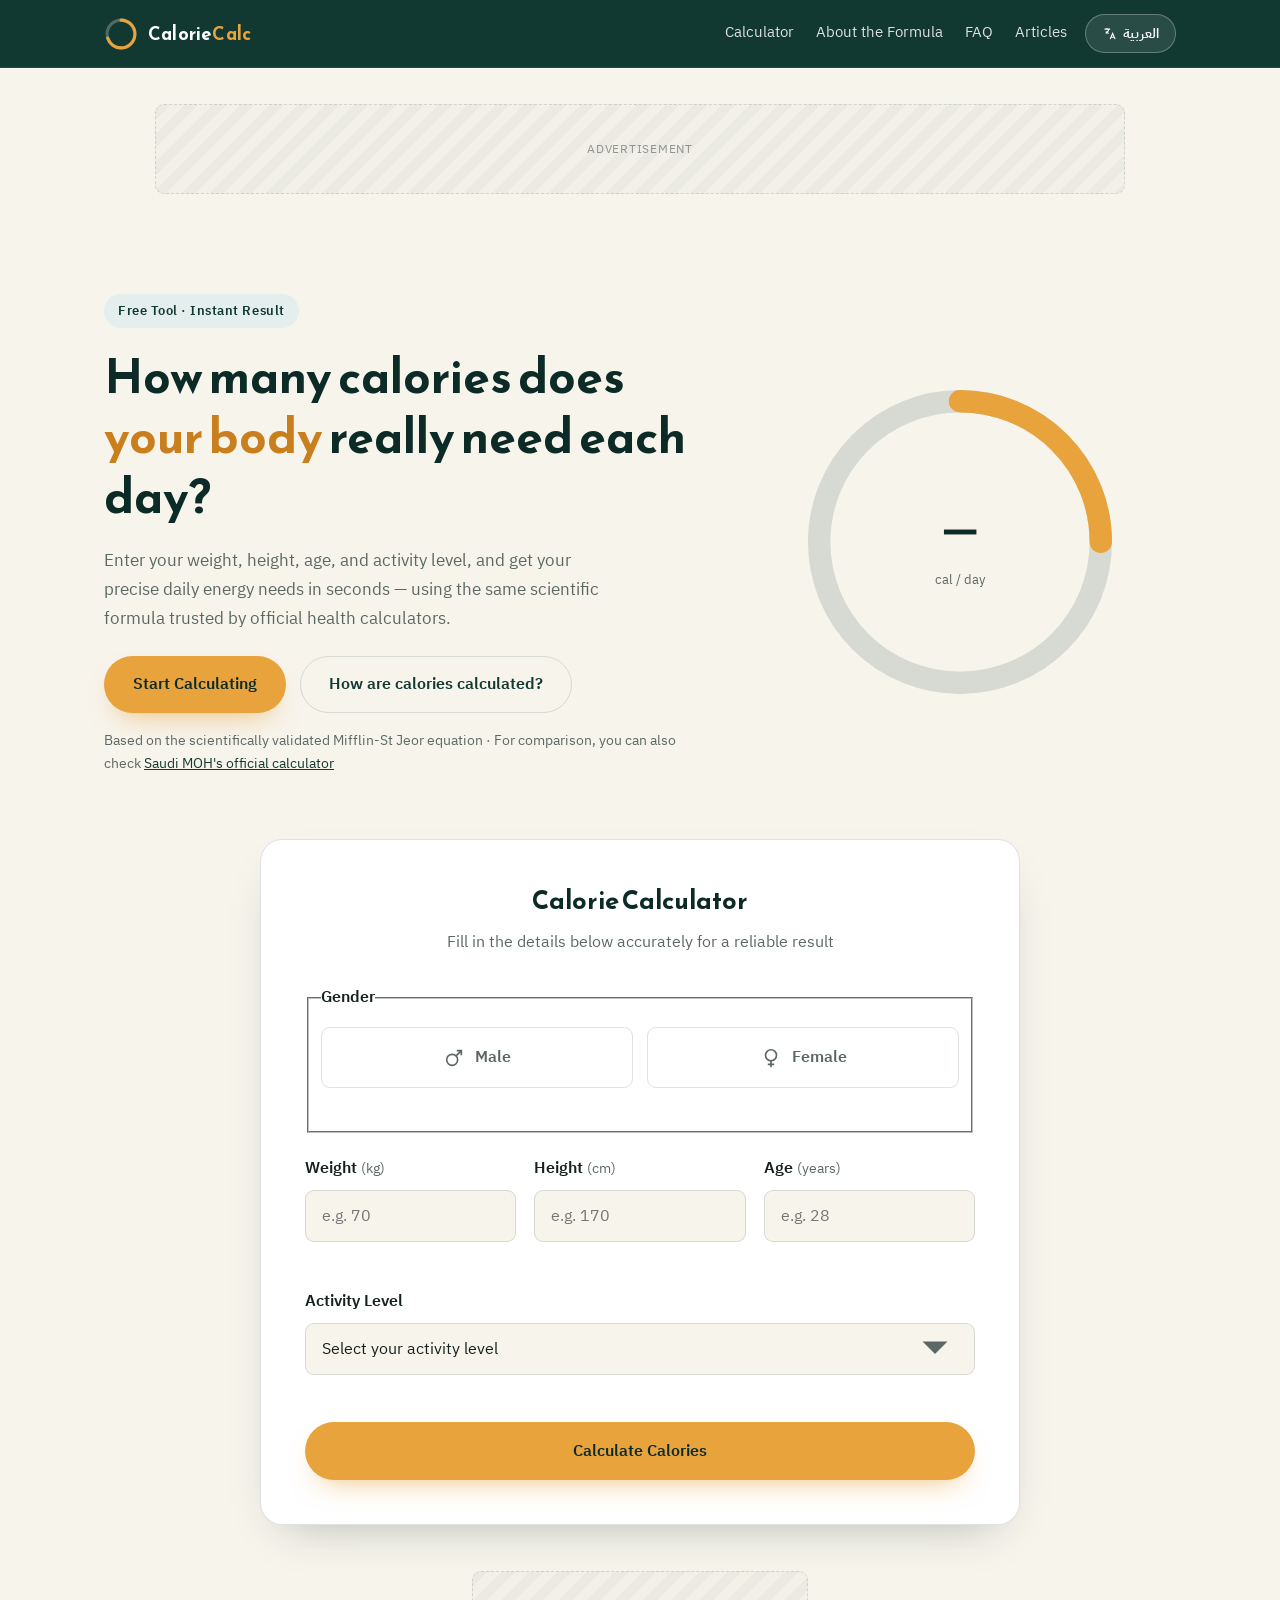
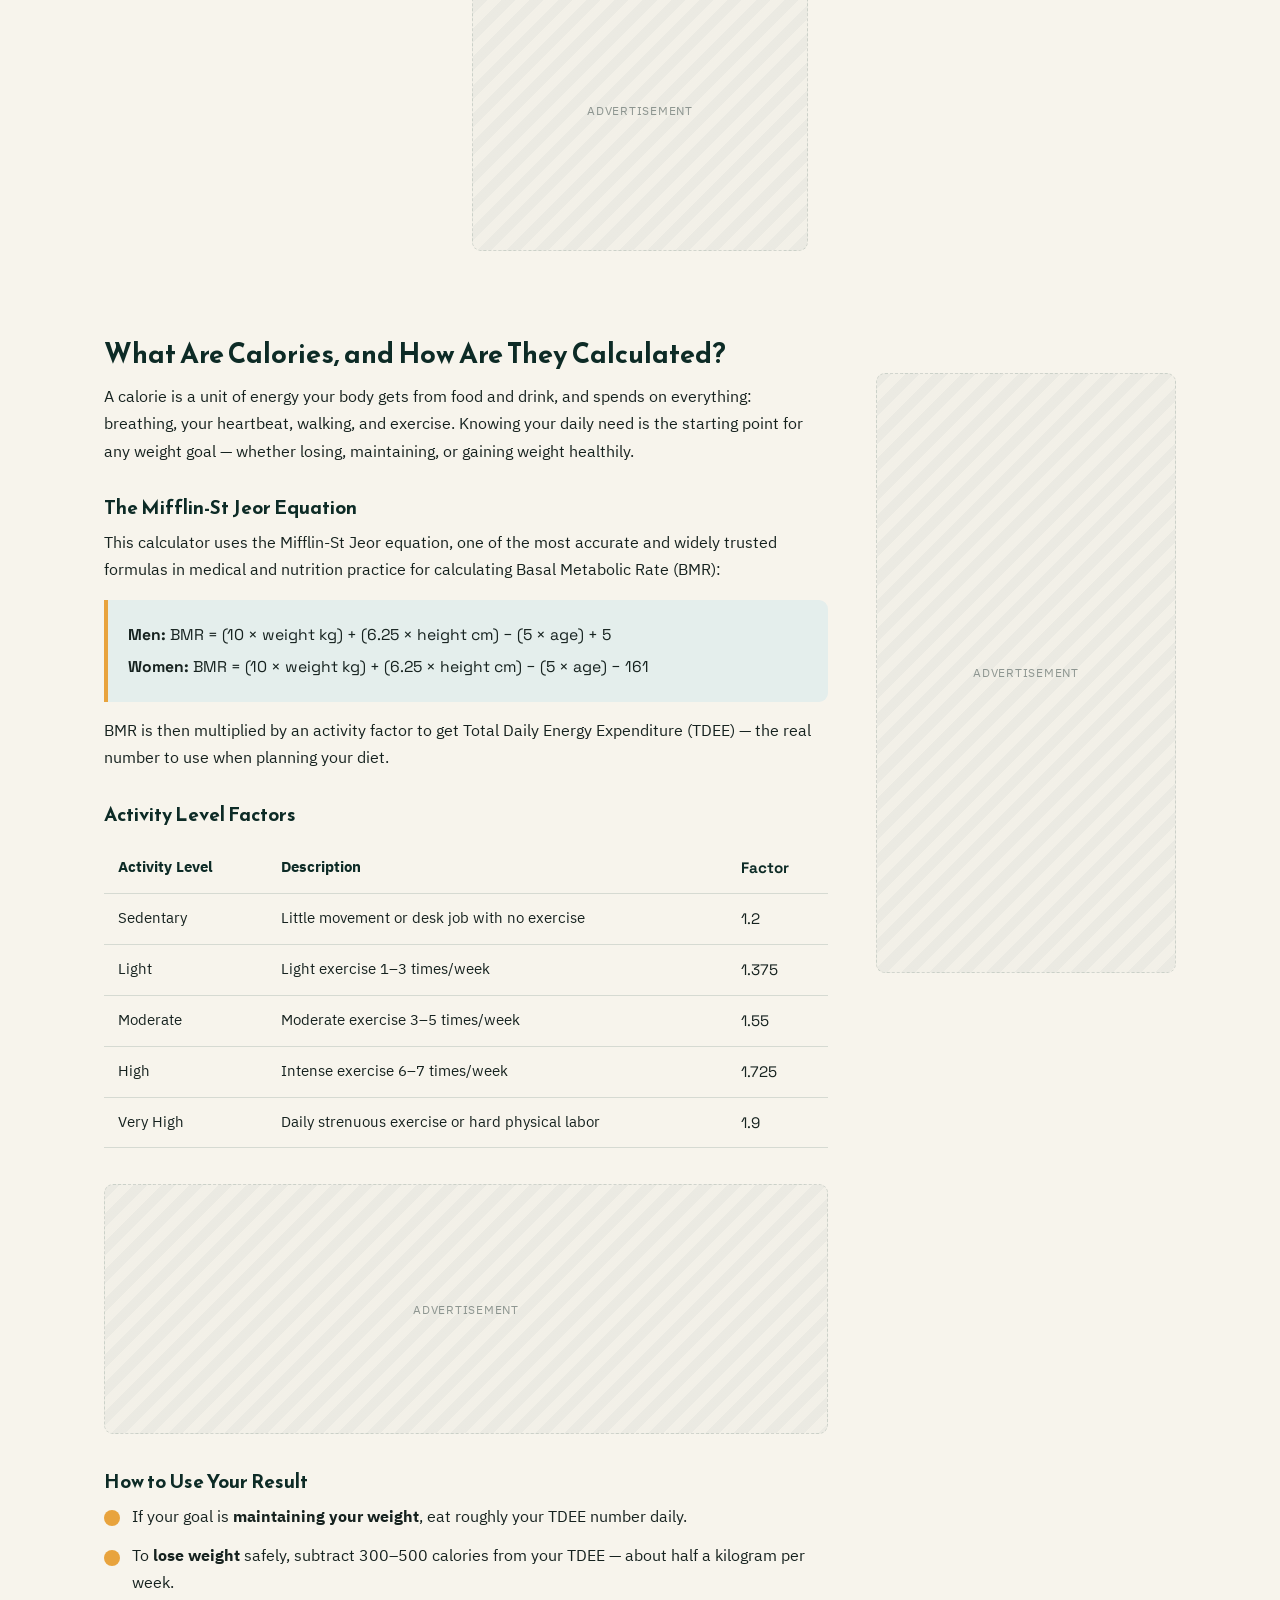
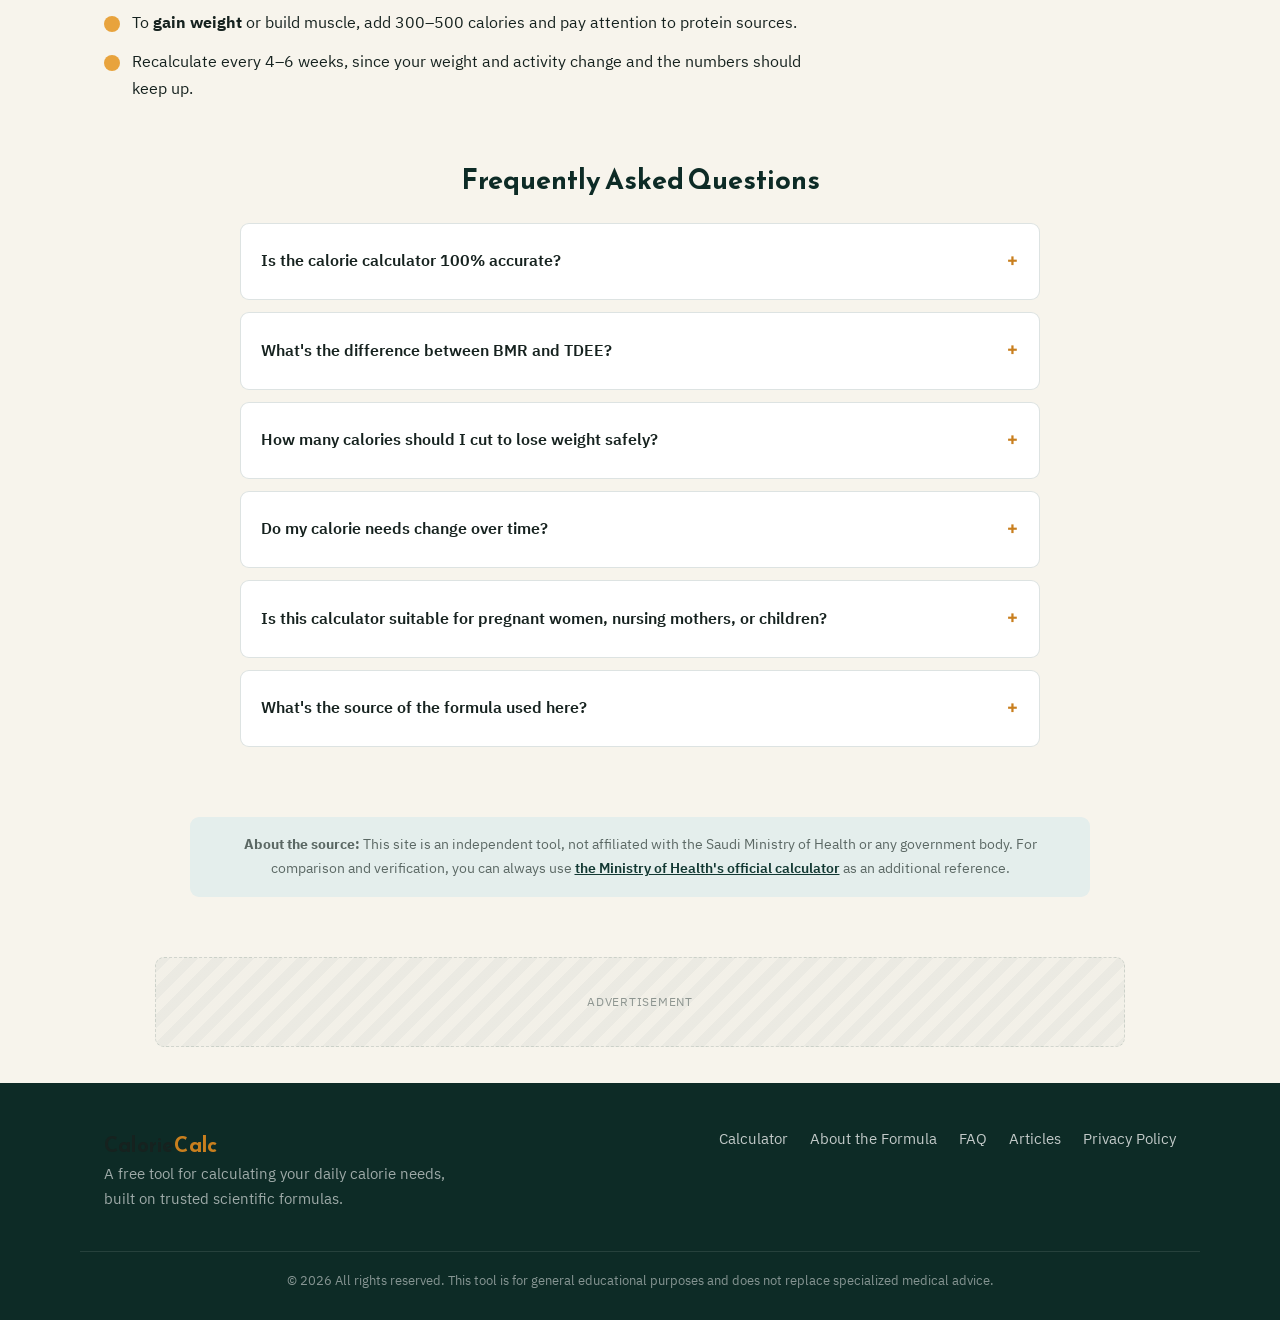
==== commit 2405cf8b: "Update index.html" ====
--- a/index.html
+++ b/index.html
@@ -1,19 +1,19 @@
 <!DOCTYPE html>
-<html lang="ar" dir="rtl">
+<html lang="en" dir="ltr">
 <head>
 <meta charset="UTF-8">
 <meta name="viewport" content="width=device-width, initial-scale=1.0">
-<title data-i18n="meta.title">حاسبة السعرات الحرارية اليومية | احسب احتياجك من الطاقة مجاناً</title>
-<meta name="description" data-i18n-attr="meta.description" content="احسب احتياجك اليومي من السعرات الحرارية بدقة باستخدام معادلة ميفلين-سانت جيور العلمية، بناءً على الوزن والطول والعمر ومستوى النشاط. أداة مجانية وسريعة.">
-<meta name="keywords" content="حاسبة السعرات الحرارية, حساب السعرات الحرارية, BMR, TDEE, السعرات اليومية, calorie calculator">
+<title data-i18n="meta.title">Daily Calorie Calculator | Calculate Your Energy Needs Free</title>
+<meta name="description" data-i18n-attr="meta.description" content="Calculate your daily calorie needs accurately using the scientific Mifflin-St Jeor equation, based on weight, height, age, and activity level. Free and fast.">
+<meta name="keywords" content="Calorie Calculator, BMR, TDEE, daily calories, حاسبة السعرات الحرارية">
 <meta name="robots" content="index, follow">
 <meta property="og:type" content="website">
-<meta property="og:title" data-i18n-attr="meta.title" content="حاسبة السعرات الحرارية اليومية">
-<meta property="og:description" data-i18n-attr="meta.description" content="احسب احتياجك اليومي من الطاقة خلال ثوانٍ باستخدام معادلة علمية معتمدة.">
+<meta property="og:title" data-i18n-attr="meta.title" content="Daily Calorie Calculator">
+<meta property="og:description" data-i18n-attr="meta.description" content="Calculate your daily energy needs in seconds using a validated scientific formula.">
 <meta name="theme-color" content="#123832">
 <link rel="icon" href="data:image/svg+xml,%3Csvg xmlns='http://www.w3.org/2000/svg' viewBox='0 0 100 100'%3E%3Ccircle cx='50' cy='50' r='45' fill='%23123832'/%3E%3Ccircle cx='50' cy='50' r='45' fill='none' stroke='%23E8A33D' stroke-width='10' stroke-dasharray='180 300' stroke-linecap='round' transform='rotate(-90 50 50)'/%3E%3C/svg%3E">
 
-<!-- Google AdSense — كود التحقق من الملكية -->
+<!-- Google AdSense -->
 <script async src="https://pagead2.googlesyndication.com/pagead/js/adsbygoogle.js?client=ca-pub-4777858178569282"
      crossorigin="anonymous"></script>
 
@@ -26,9 +26,9 @@
   "@context": "https://schema.org",
   "@type": "FAQPage",
   "mainEntity": [
-    {"@type":"Question","name":"هل حاسبة السعرات الحرارية دقيقة بنسبة 100%؟","acceptedAnswer":{"@type":"Answer","text":"لا توجد حاسبة رقمية دقيقة بنسبة كاملة لأن الجسم يختلف من شخص لآخر حسب التركيب العضلي والهرمونات ومعدل الأيض. الحاسبة تعطيك تقديراً علمياً موثوقاً كنقطة بداية جيدة يمكن تعديلها لاحقاً حسب استجابة جسمك الفعلية."}},
-    {"@type":"Question","name":"ما الفرق بين BMR وTDEE؟","acceptedAnswer":{"@type":"Answer","text":"BMR هو عدد السعرات التي يحرقها جسمك وأنت في راحة تامة للحفاظ على وظائفه الأساسية فقط. أما TDEE فهو إجمالي ما تحرقه خلال اليوم كاملاً مع احتساب نشاطك وحركتك، وهو الرقم الذي يجب الاعتماد عليه عند تنظيم الطعام."}},
-    {"@type":"Question","name":"كم سعرة يجب أن أنقص لخسارة الوزن بأمان؟","acceptedAnswer":{"@type":"Answer","text":"يُنصح عادة بعجز يتراوح بين 300 إلى 500 سعرة حرارية يومياً عن احتياجك الكلي، وهو ما يعادل خسارة نصف كيلوجرام تقريباً أسبوعياً بشكل صحي ومستدام دون فقدان الكتلة العضلية."}}
+    {"@type":"Question","name":"Is the calorie calculator 100% accurate?","acceptedAnswer":{"@type":"Answer","text":"No digital calculator is perfectly accurate, since bodies differ by muscle composition, hormones, and individual metabolism. This result is a reliable scientific estimate that works as an excellent starting point, which you can adjust later based on how your body actually responds over a few weeks."}},
+    {"@type":"Question","name":"What's the difference between BMR and TDEE?","acceptedAnswer":{"@type":"Answer","text":"BMR is the number of calories your body burns at complete rest just to run its vital functions. TDEE is your total burn for the whole day once your activity and movement are factored in — that's the number to actually rely on when planning your meals."}},
+    {"@type":"Question","name":"How many calories should I cut to lose weight safely?","acceptedAnswer":{"@type":"Answer","text":"A daily deficit of 300–500 calories below your total need (TDEE) is generally recommended, equal to roughly half a kilogram of weight loss per week — healthy and sustainable without heavily impacting muscle mass."}}
   ]
 }
 </script>
@@ -37,7 +37,7 @@
 </head>
 <body>
 
-<a class="skip-link" href="#calculator" data-i18n="skip_link">تخطَّ إلى الحاسبة</a>
+<a class="skip-link" href="#calculator" data-i18n="skip_link">Skip to calculator</a>
 
 <header class="site-header">
   <div class="wrap header-inner">
@@ -45,43 +45,40 @@
       <span class="brand-mark" aria-hidden="true">
         <svg viewBox="0 0 44 44"><circle cx="22" cy="22" r="18" class="brand-mark__track"/><circle cx="22" cy="22" r="18" class="brand-mark__fill"/></svg>
       </span>
-      <span class="brand-text" data-i18n-html="brand">حاسبة<em>السعرات</em></span>
+      <span class="brand-text" data-i18n-html="brand">Calorie<em>Calc</em></span>
     </a>
     <div class="header-controls">
-      <nav class="site-nav" aria-label="التنقل الرئيسي">
-        <a href="#calculator" data-i18n="nav.calculator">الحاسبة</a>
-        <a href="#about" data-i18n="nav.about">عن المعادلة</a>
-        <a href="#faq" data-i18n="nav.faq">الأسئلة الشائعة</a>
-        <a href="blog.html" data-i18n="nav.blog">المقالات</a>
+      <nav class="site-nav" aria-label="Main Navigation">
+        <a href="#calculator" data-i18n="nav.calculator">Calculator</a>
+        <a href="#about" data-i18n="nav.about">About the Formula</a>
+        <a href="#faq" data-i18n="nav.faq">FAQ</a>
+        <a href="blog.html" data-i18n="nav.blog">Articles</a>
       </nav>
       <button type="button" id="lang-toggle" class="lang-toggle" aria-label="Switch language / تبديل اللغة">
         <svg viewBox="0 0 24 24" aria-hidden="true"><path d="M4 5h9M8 3v2M11 5c-.6 3-2.3 5.4-5 7M6 9c1.2 1.3 3 2.3 5 2.7M13 21l4-9 4 9M14.5 18h5"/></svg>
-        <span id="lang-toggle-text">English</span>
+        <span id="lang-toggle-text">العربية</span>
       </button>
     </div>
   </div>
 </header>
 
-<!-- ════════════════════ AD SLOT #1 — لافتة أعلى الصفحة (Leaderboard) ════════════════════ -->
 <div class="ad-slot ad-slot--leaderboard" aria-hidden="true">
-  <span class="ad-slot__tag" data-i18n="ad_label">مساحة إعلانية</span>
-  <!-- الصق هنا كود <ins class="adsbygoogle">...</ins> الخاص بوحدة الإعلان -->
+  <span class="ad-slot__tag" data-i18n="ad_label">Advertisement</span>
 </div>
 
 <main id="top">
 
-  <!-- ═══════════════════ Hero ═══════════════════ -->
   <section class="hero">
     <div class="wrap hero-grid">
       <div class="hero-copy">
-        <p class="eyebrow" data-i18n="hero.eyebrow">أداة مجانية · نتيجة فورية</p>
-        <h1 data-i18n-html="hero.title">كم سعرة حرارية يحتاج <em>جسمك</em> فعلياً كل يوم؟</h1>
-        <p class="hero-lede" data-i18n="hero.lede">أدخل وزنك وطولك وعمرك ومستوى نشاطك، واحصل خلال ثوانٍ على احتياجك اليومي الدقيق من الطاقة، بنفس المعادلة العلمية المعتمدة في الحاسبات الصحية الرسمية.</p>
+        <p class="eyebrow" data-i18n="hero.eyebrow">Free Tool · Instant Result</p>
+        <h1 data-i18n-html="hero.title">How many calories does <em>your body</em> really need each day?</h1>
+        <p class="hero-lede" data-i18n="hero.lede">Enter your weight, height, age, and activity level, and get your precise daily energy needs in seconds — using the same scientific formula trusted by official health calculators.</p>
         <div class="hero-actions">
-          <a href="#calculator" class="btn btn--primary" data-i18n="hero.cta_primary">ابدأ الحساب الآن</a>
-          <a href="#about" class="btn btn--ghost" data-i18n="hero.cta_ghost">كيف تُحسب السعرات؟</a>
-        </div>
-        <p class="hero-note" data-i18n-html="hero.note">مبني على معادلة ميفلين-سانت جيور المعتمدة علمياً · للمقارنة يمكنك أيضاً مراجعة <a href="https://www.moh.gov.sa/healthawareness/medicaltools/pages/caloriecalculate.aspx" target="_blank" rel="noopener noreferrer">حاسبة وزارة الصحة السعودية</a></p>
+          <a href="#calculator" class="btn btn--primary" data-i18n="hero.cta_primary">Start Calculating</a>
+          <a href="#about" class="btn btn--ghost" data-i18n="hero.cta_ghost">How are calories calculated?</a>
+        </div>
+        <p class="hero-note" data-i18n-html="hero.note">Based on the scientifically validated Mifflin-St Jeor equation · For comparison, you can also check <a href="https://www.moh.gov.sa/healthawareness/medicaltools/pages/caloriecalculate.aspx" target="_blank" rel="noopener noreferrer">Saudi MOH's official calculator</a></p>
       </div>
       <div class="hero-gauge" aria-hidden="true">
         <svg viewBox="0 0 200 200" class="gauge-svg gauge-svg--hero">
@@ -90,34 +87,33 @@
         </svg>
         <div class="gauge-center">
           <span class="gauge-number">—</span>
-          <span class="gauge-unit" data-i18n="hero.gauge_unit">سعرة / اليوم</span>
+          <span class="gauge-unit" data-i18n="hero.gauge_unit">cal / day</span>
         </div>
       </div>
     </div>
   </section>
 
-  <!-- ═══════════════════ Calculator ═══════════════════ -->
   <section class="calc-section" id="calculator">
     <div class="wrap">
       <div class="calc-card">
         <div class="calc-card__head">
-          <h2 data-i18n="calc.title">حاسبة السعرات الحرارية</h2>
-          <p data-i18n="calc.subtitle">عبّئ البيانات التالية بدقة للحصول على نتيجة موثوقة</p>
+          <h2 data-i18n="calc.title">Calorie Calculator</h2>
+          <p data-i18n="calc.subtitle">Fill in the details below accurately for a reliable result</p>
         </div>
 
         <form id="calorie-form" novalidate>
           <fieldset class="field field--gender">
-            <legend data-i18n="calc.gender_label">الجنس</legend>
+            <legend data-i18n="calc.gender_label">Gender</legend>
             <div class="gender-toggle">
               <input type="radio" name="gender" id="gender-male" value="male">
               <label for="gender-male">
                 <svg viewBox="0 0 24 24" aria-hidden="true"><circle cx="10" cy="14" r="6"/><path d="M14.5 9.5 20 4M15 4h5v5"/></svg>
-                <span data-i18n="calc.gender_male">ذكر</span>
+                <span data-i18n="calc.gender_male">Male</span>
               </label>
               <input type="radio" name="gender" id="gender-female" value="female">
               <label for="gender-female">
                 <svg viewBox="0 0 24 24" aria-hidden="true"><circle cx="12" cy="9" r="6"/><path d="M12 15v7M8.5 19h7"/></svg>
-                <span data-i18n="calc.gender_female">أنثى</span>
+                <span data-i18n="calc.gender_female">Female</span>
               </label>
             </div>
             <p class="field-error" id="err-gender" role="alert"></p>
@@ -125,40 +121,39 @@
 
           <div class="field-grid">
             <div class="field">
-              <label for="weight" data-i18n-html="calc.weight_label">الوزن <span class="unit">(كجم)</span></label>
-              <input type="number" inputmode="decimal" id="weight" name="weight" min="20" max="300" step="0.1" data-i18n-placeholder="calc.weight_placeholder" placeholder="مثال: 70" required>
+              <label for="weight" data-i18n-html="calc.weight_label">Weight <span class="unit">(kg)</span></label>
+              <input type="number" inputmode="decimal" id="weight" name="weight" min="20" max="300" step="0.1" data-i18n-placeholder="calc.weight_placeholder" placeholder="e.g. 70" required>
               <p class="field-error" id="err-weight" role="alert"></p>
             </div>
             <div class="field">
-              <label for="height" data-i18n-html="calc.height_label">الطول <span class="unit">(سم)</span></label>
-              <input type="number" inputmode="decimal" id="height" name="height" min="90" max="250" step="1" data-i18n-placeholder="calc.height_placeholder" placeholder="مثال: 170" required>
+              <label for="height" data-i18n-html="calc.height_label">Height <span class="unit">(cm)</span></label>
+              <input type="number" inputmode="decimal" id="height" name="height" min="90" max="250" step="1" data-i18n-placeholder="calc.height_placeholder" placeholder="e.g. 170" required>
               <p class="field-error" id="err-height" role="alert"></p>
             </div>
             <div class="field">
-              <label for="age" data-i18n-html="calc.age_label">العمر <span class="unit">(سنة)</span></label>
-              <input type="number" inputmode="numeric" id="age" name="age" min="10" max="100" step="1" data-i18n-placeholder="calc.age_placeholder" placeholder="مثال: 28" required>
+              <label for="age" data-i18n-html="calc.age_label">Age <span class="unit">(years)</span></label>
+              <input type="number" inputmode="numeric" id="age" name="age" min="10" max="100" step="1" data-i18n-placeholder="calc.age_placeholder" placeholder="e.g. 28" required>
               <p class="field-error" id="err-age" role="alert"></p>
             </div>
           </div>
 
           <div class="field">
-            <label for="activity" data-i18n="calc.activity_label">مستوى النشاط</label>
+            <label for="activity" data-i18n="calc.activity_label">Activity Level</label>
             <select id="activity" name="activity" required>
-              <option value="" selected data-i18n="calc.activity_placeholder">اختر مستوى نشاطك</option>
-              <option value="1.2" data-i18n="calc.activity_1">خامل أو كثير الجلوس</option>
-              <option value="1.375" data-i18n="calc.activity_2">نشاط خفيف — 1 إلى 3 مرات أسبوعياً</option>
-              <option value="1.55" data-i18n="calc.activity_3">نشاط متوسط الشدة — 3 إلى 5 مرات أسبوعياً</option>
-              <option value="1.725" data-i18n="calc.activity_4">نشاط عالٍ جداً — 6 إلى 7 مرات أسبوعياً</option>
-              <option value="1.9" data-i18n="calc.activity_5">نشاط عالٍ للغاية أو رياضة يومية مجهدة</option>
+              <option value="" selected data-i18n="calc.activity_placeholder">Select your activity level</option>
+              <option value="1.2" data-i18n="calc.activity_1">Sedentary (little or no exercise)</option>
+              <option value="1.375" data-i18n="calc.activity_2">Light activity — 1 to 3 times/week</option>
+              <option value="1.55" data-i18n="calc.activity_3">Moderate activity — 3 to 5 times/week</option>
+              <option value="1.725" data-i18n="calc.activity_4">Very active — 6 to 7 times/week</option>
+              <option value="1.9" data-i18n="calc.activity_5">Extra active — intense daily exercise</option>
             </select>
             <p class="field-error" id="err-activity" role="alert"></p>
           </div>
 
-          <button type="submit" class="btn btn--primary btn--block" data-i18n="calc.submit">احسب السعرات الحرارية</button>
+          <button type="submit" class="btn btn--primary btn--block" data-i18n="calc.submit">Calculate Calories</button>
         </form>
       </div>
 
-      <!-- ═══════════════════ Results ═══════════════════ -->
       <div class="result-card" id="result-card" hidden>
         <div class="result-gauge">
           <svg viewBox="0 0 200 200" class="gauge-svg" id="result-gauge-svg">
@@ -167,139 +162,132 @@
           </svg>
           <div class="gauge-center">
             <span class="gauge-number" id="result-tdee">0</span>
-            <span class="gauge-unit" data-i18n="results.gauge_unit">سعرة / اليوم للحفاظ على وزنك</span>
+            <span class="gauge-unit" data-i18n="results.gauge_unit">cal / day to maintain weight</span>
           </div>
         </div>
 
-        <p class="result-scale" data-i18n="results.scale">النطاق المرجعي للعداد: 1200 – 4000 سعرة يومياً</p>
-        <p class="result-bmr"><span data-i18n="results.bmr_prefix">معدل الأيض الأساسي (BMR):</span> <strong id="result-bmr">0</strong> <span data-i18n="results.bmr_suffix">سعرة/اليوم — وهو ما يحرقه جسمك في الراحة التامة</span></p>
+        <p class="result-scale" data-i18n="results.scale">Gauge reference range: 1200 – 4000 calories/day</p>
+        <p class="result-bmr"><span data-i18n="results.bmr_prefix">Basal Metabolic Rate (BMR):</span> <strong id="result-bmr">0</strong> <span data-i18n="results.bmr_suffix">cal/day — what your body burns at complete rest</span></p>
 
         <div class="result-goals">
           <div class="goal-chip goal-chip--down">
-            <span class="goal-chip__label" data-i18n="results.goal_loss">لخسارة الوزن</span>
+            <span class="goal-chip__label" data-i18n="results.goal_loss">To Lose Weight</span>
             <span class="goal-chip__value" id="result-loss">0</span>
           </div>
           <div class="goal-chip goal-chip--flat">
-            <span class="goal-chip__label" data-i18n="results.goal_maintain">للحفاظ على الوزن</span>
+            <span class="goal-chip__label" data-i18n="results.goal_maintain">To Maintain Weight</span>
             <span class="goal-chip__value" id="result-maintain">0</span>
           </div>
           <div class="goal-chip goal-chip--up">
-            <span class="goal-chip__label" data-i18n="results.goal_gain">لزيادة الوزن</span>
+            <span class="goal-chip__label" data-i18n="results.goal_gain">To Gain Weight</span>
             <span class="goal-chip__value" id="result-gain">0</span>
           </div>
         </div>
-        <p class="disclaimer" data-i18n="results.disclaimer">هذه النتائج تقديرية لأغراض عامة، ولا تُغني عن استشارة طبيب أو أخصائي تغذية، خصوصاً في حال الحمل أو الإرضاع أو وجود حالة صحية مزمنة.</p>
+        <p class="disclaimer" data-i18n="results.disclaimer">These results are general estimates and do not replace advice from a doctor or dietitian, especially during pregnancy, breastfeeding, or with a chronic health condition.</p>
       </div>
     </div>
   </section>
 
-  <!-- ════════════════════ AD SLOT #2 — مستطيل بعد النتائج ════════════════════ -->
   <div class="wrap">
     <div class="ad-slot ad-slot--rectangle" aria-hidden="true">
-      <span class="ad-slot__tag" data-i18n="ad_label">مساحة إعلانية</span>
+      <span class="ad-slot__tag" data-i18n="ad_label">Advertisement</span>
     </div>
   </div>
 
-  <!-- ═══════════════════ Article + sidebar ad ═══════════════════ -->
   <section class="content-section" id="about">
     <div class="wrap content-grid">
       <article class="article">
-        <h2 data-i18n="about.h2_1">ما هي السعرات الحرارية، وكيف تُحسب؟</h2>
-        <p data-i18n="about.p1">السعرة الحرارية هي وحدة قياس للطاقة التي يحصل عليها الجسم من الطعام والشراب، ويستهلكها في كل شيء: من التنفس ونبض القلب، إلى المشي والتمرين. معرفة احتياجك اليومي منها هي نقطة الانطلاق لأي هدف يخص الوزن، سواء كان إنقاصه أو الحفاظ عليه أو زيادته بشكل صحي.</p>
-
-        <h3 data-i18n="about.h3_1">معادلة ميفلين-سانت جيور (Mifflin-St Jeor)</h3>
-        <p data-i18n="about.p2">تعتمد هذه الحاسبة على معادلة ميفلين-سانت جيور، وهي من أكثر المعادلات دقة واعتماداً في الأوساط الطبية والتغذوية لحساب معدل الأيض الأساسي (BMR):</p>
+        <h2 data-i18n="about.h2_1">What Are Calories, and How Are They Calculated?</h2>
+        <p data-i18n="about.p1">A calorie is a unit of energy your body gets from food and drink, and spends on everything: breathing, your heartbeat, walking, and exercise. Knowing your daily need is the starting point for any weight goal — whether losing, maintaining, or gaining weight healthily.</p>
+
+        <h3 data-i18n="about.h3_1">The Mifflin-St Jeor Equation</h3>
+        <p data-i18n="about.p2">This calculator uses the Mifflin-St Jeor equation, one of the most accurate and widely trusted formulas in medical and nutrition practice for calculating Basal Metabolic Rate (BMR):</p>
         <div class="formula-box">
-          <p data-i18n-html="about.formula_men"><strong>للرجال:</strong> BMR = (10 × الوزن كجم) + (6.25 × الطول سم) − (5 × العمر) + 5</p>
-          <p data-i18n-html="about.formula_women"><strong>للنساء:</strong> BMR = (10 × الوزن كجم) + (6.25 × الطول سم) − (5 × العمر) − 161</p>
-        </div>
-        <p data-i18n="about.p3">بعد ذلك يُضرب معدل الأيض الأساسي في معامل مستوى النشاط للحصول على إجمالي الطاقة اليومية المستهلكة (TDEE)، وهو الرقم الفعلي الذي يجب الاعتماد عليه عند التخطيط لنظامك الغذائي.</p>
-
-        <h3 data-i18n="about.h3_2">معاملات مستوى النشاط</h3>
+          <p data-i18n-html="about.formula_men"><strong>Men:</strong> BMR = (10 × weight kg) + (6.25 × height cm) − (5 × age) + 5</p>
+          <p data-i18n-html="about.formula_women"><strong>Women:</strong> BMR = (10 × weight kg) + (6.25 × height cm) − (5 × age) − 161</p>
+        </div>
+        <p data-i18n="about.p3">BMR is then multiplied by an activity factor to get Total Daily Energy Expenditure (TDEE) — the real number to use when planning your diet.</p>
+
+        <h3 data-i18n="about.h3_2">Activity Level Factors</h3>
         <div class="table-wrap">
           <table>
             <thead><tr>
-              <th data-i18n="about.table_h1">مستوى النشاط</th>
-              <th data-i18n="about.table_h2">الوصف</th>
-              <th data-i18n="about.table_h3">المعامل</th>
+              <th data-i18n="about.table_h1">Activity Level</th>
+              <th data-i18n="about.table_h2">Description</th>
+              <th data-i18n="about.table_h3">Factor</th>
             </tr></thead>
             <tbody>
-              <tr><td data-i18n="about.row1_a">خامل</td><td data-i18n="about.row1_b">قليل الحركة أو عمل مكتبي بلا رياضة</td><td>1.2</td></tr>
-              <tr><td data-i18n="about.row2_a">خفيف</td><td data-i18n="about.row2_b">رياضة خفيفة 1–3 مرات أسبوعياً</td><td>1.375</td></tr>
-              <tr><td data-i18n="about.row3_a">متوسط</td><td data-i18n="about.row3_b">رياضة متوسطة الشدة 3–5 مرات أسبوعياً</td><td>1.55</td></tr>
-              <tr><td data-i18n="about.row4_a">عالٍ</td><td data-i18n="about.row4_b">رياضة مكثفة 6–7 مرات أسبوعياً</td><td>1.725</td></tr>
-              <tr><td data-i18n="about.row5_a">عالٍ جداً</td><td data-i18n="about.row5_b">رياضة يومية مجهدة أو عمل بدني شاق</td><td>1.9</td></tr>
+              <tr><td data-i18n="about.row1_a">Sedentary</td><td data-i18n="about.row1_b">Little movement or desk job with no exercise</td><td>1.2</td></tr>
+              <tr><td data-i18n="about.row2_a">Light</td><td data-i18n="about.row2_b">Light exercise 1–3 times/week</td><td>1.375</td></tr>
+              <tr><td data-i18n="about.row3_a">Moderate</td><td data-i18n="about.row3_b">Moderate exercise 3–5 times/week</td><td>1.55</td></tr>
+              <tr><td data-i18n="about.row4_a">High</td><td data-i18n="about.row4_b">Intense exercise 6–7 times/week</td><td>1.725</td></tr>
+              <tr><td data-i18n="about.row5_a">Very High</td><td data-i18n="about.row5_b">Daily strenuous exercise or hard physical labor</td><td>1.9</td></tr>
             </tbody>
           </table>
         </div>
 
-        <!-- ═════════ AD SLOT #3 — داخل المقال ═════════ -->
         <div class="ad-slot ad-slot--in-article" aria-hidden="true">
-          <span class="ad-slot__tag" data-i18n="ad_label">مساحة إعلانية</span>
-        </div>
-
-        <h3 data-i18n="about.h3_3">كيف تستخدم النتيجة؟</h3>
+          <span class="ad-slot__tag" data-i18n="ad_label">Advertisement</span>
+        </div>
+
+        <h3 data-i18n="about.h3_3">How to Use Your Result</h3>
         <ul class="tick-list">
-          <li data-i18n-html="about.li1">إذا كان هدفك <strong>الحفاظ على وزنك</strong>، تناول ما يقارب رقم TDEE يومياً.</li>
-          <li data-i18n-html="about.li2">لـ<strong>خسارة الوزن</strong> بأمان، اطرح 300–500 سعرة من TDEE — ما يعادل نصف كيلوجرام تقريباً أسبوعياً.</li>
-          <li data-i18n-html="about.li3">لـ<strong>زيادة الوزن</strong> أو بناء العضلات، أضف 300–500 سعرة مع الاهتمام بمصدر البروتين.</li>
-          <li data-i18n-html="about.li4">أعد الحساب كل 4–6 أسابيع، فوزنك ونشاطك يتغيران وتحتاج الأرقام لمتابعة ذلك.</li>
+          <li data-i18n-html="about.li1">If your goal is <strong>maintaining your weight</strong>, eat roughly your TDEE number daily.</li>
+          <li data-i18n-html="about.li2">To <strong>lose weight</strong> safely, subtract 300–500 calories from your TDEE — about half a kilogram per week.</li>
+          <li data-i18n-html="about.li3">To <strong>gain weight</strong> or build muscle, add 300–500 calories and pay attention to protein sources.</li>
+          <li data-i18n-html="about.li4">Recalculate every 4–6 weeks, since your weight and activity change and the numbers should keep up.</li>
         </ul>
       </article>
 
-      <!-- ═════════ AD SLOT #4 — شريط جانبي، سطح المكتب فقط ═════════ -->
       <aside class="sidebar">
         <div class="ad-slot ad-slot--sidebar" aria-hidden="true">
-          <span class="ad-slot__tag" data-i18n="ad_label">مساحة إعلانية</span>
+          <span class="ad-slot__tag" data-i18n="ad_label">Advertisement</span>
         </div>
       </aside>
     </div>
   </section>
 
-  <!-- ═══════════════════ FAQ ═══════════════════ -->
   <section class="faq-section" id="faq">
     <div class="wrap">
-      <h2 data-i18n="faq.title">الأسئلة الشائعة</h2>
+      <h2 data-i18n="faq.title">Frequently Asked Questions</h2>
       <div class="faq-list">
         <details>
-          <summary data-i18n="faq.q1">هل حاسبة السعرات الحرارية دقيقة بنسبة 100%؟</summary>
-          <p data-i18n="faq.a1">لا توجد حاسبة رقمية دقيقة بشكل كامل، لأن الجسم يختلف من شخص لآخر حسب التركيب العضلي والهرمونات ومعدل الأيض الفردي. النتيجة هنا تقدير علمي موثوق يصلح كنقطة بداية ممتازة، ويمكن تعديله لاحقاً حسب استجابة جسمك الفعلية على مدى أسابيع.</p>
+          <summary data-i18n="faq.q1">Is the calorie calculator 100% accurate?</summary>
+          <p data-i18n="faq.a1">No digital calculator is perfectly accurate, since bodies differ by muscle composition, hormones, and individual metabolism. This result is a reliable scientific estimate that works as an excellent starting point, which you can adjust later based on how your body actually responds over a few weeks.</p>
         </details>
         <details>
-          <summary data-i18n="faq.q2">ما الفرق بين BMR وTDEE؟</summary>
-          <p data-i18n="faq.a2">BMR هو عدد السعرات التي يحرقها جسمك في حالة راحة تامة فقط لتشغيل وظائفه الحيوية. أما TDEE فهو إجمالي ما تحرقه في اليوم كاملاً بعد احتساب نشاطك وحركتك، وهو الرقم الذي يجب الاعتماد عليه فعلياً عند تنظيم وجباتك.</p>
+          <summary data-i18n="faq.q2">What's the difference between BMR and TDEE?</summary>
+          <p data-i18n="faq.a2">BMR is the number of calories your body burns at complete rest just to run its vital functions. TDEE is your total burn for the whole day once your activity and movement are factored in — that's the number to actually rely on when planning your meals.</p>
         </details>
         <details>
-          <summary data-i18n="faq.q3">كم سعرة يجب أن أنقص لخسارة الوزن بأمان؟</summary>
-          <p data-i18n="faq.a3">يُنصح عادة بعجز يومي يتراوح بين 300 و500 سعرة حرارية عن احتياجك الكلي (TDEE)، وهو ما يعادل خسارة نصف كيلوجرام تقريباً أسبوعياً بشكل صحي ومستدام دون التأثير الحاد على الكتلة العضلية.</p>
+          <summary data-i18n="faq.q3">How many calories should I cut to lose weight safely?</summary>
+          <p data-i18n="faq.a3">A daily deficit of 300–500 calories below your total need (TDEE) is generally recommended, equal to roughly half a kilogram of weight loss per week — healthy and sustainable without heavily impacting muscle mass.</p>
         </details>
         <details>
-          <summary data-i18n="faq.q4">هل تتغير احتياجاتي من السعرات بمرور الوقت؟</summary>
-          <p data-i18n="faq.a4">نعم. كلما تغيّر وزنك أو مستوى نشاطك أو تقدمت في العمر، يتغيّر احتياجك الفعلي من السعرات. لهذا يُنصح بإعادة الحساب كل 4 إلى 6 أسابيع.</p>
+          <summary data-i18n="faq.q4">Do my calorie needs change over time?</summary>
+          <p data-i18n="faq.a4">Yes. As your weight, activity level, or age changes, your actual calorie needs change too. That's why it's recommended to recalculate every 4 to 6 weeks.</p>
         </details>
         <details>
-          <summary data-i18n="faq.q5">هل هذه الحاسبة مناسبة للحامل أو المرضع أو الأطفال؟</summary>
-          <p data-i18n="faq.a5">هذه الحاسبة مصممة للبالغين الأصحاء بشكل عام. أما الحوامل والمرضعات والأطفال والمراهقون فلديهم احتياجات خاصة تختلف عن هذه المعادلة، ويُفضّل استشارة طبيب أو أخصائي تغذية لتحديدها بدقة.</p>
+          <summary data-i18n="faq.q5">Is this calculator suitable for pregnant women, nursing mothers, or children?</summary>
+          <p data-i18n="faq.a5">This calculator is designed for healthy adults in general. Pregnant women, nursing mothers, children, and teenagers have special needs that differ from this formula, and it's best to consult a doctor or dietitian for accurate guidance.</p>
         </details>
         <details>
-          <summary data-i18n="faq.q6">من أين مصدر معادلة الحساب المستخدمة هنا؟</summary>
-          <p data-i18n-html="faq.a6">تعتمد هذه الأداة على معادلة ميفلين-سانت جيور العلمية المعتمدة عالمياً، وهي نفس المنهجية المستخدمة في أغلب الحاسبات الصحية الموثوقة. لمرجع رسمي إضافي بالمملكة العربية السعودية، يمكنك مراجعة <a href="https://www.moh.gov.sa/healthawareness/medicaltools/pages/caloriecalculate.aspx" target="_blank" rel="noopener noreferrer">حاسبة السعرات الحرارية من وزارة الصحة السعودية</a>.</p>
+          <summary data-i18n="faq.q6">What's the source of the formula used here?</summary>
+          <p data-i18n-html="faq.a6">This tool uses the globally recognized Mifflin-St Jeor scientific equation, the same methodology used by most trusted health calculators. For an additional official reference in Saudi Arabia, you can check <a href="https://www.moh.gov.sa/healthawareness/medicaltools/pages/caloriecalculate.aspx" target="_blank" rel="noopener noreferrer">the Saudi Ministry of Health's calorie calculator</a>.</p>
         </details>
       </div>
     </div>
   </section>
 
-  <!-- ═══════════════════ Source note ═══════════════════ -->
   <section class="source-note">
     <div class="wrap">
-      <p data-i18n-html="source_note">هذا الموقع أداة مستقلة غير تابعة لوزارة الصحة السعودية ولا لأي جهة حكومية. لغرض المقارنة والتحقق، يمكنك دائماً استخدام <a href="https://www.moh.gov.sa/healthawareness/medicaltools/pages/caloriecalculate.aspx" target="_blank" rel="noopener noreferrer">الحاسبة الرسمية لوزارة الصحة</a> كمرجع إضافي.</p>
+      <p data-i18n-html="source_note">This site is an independent tool, not affiliated with the Saudi Ministry of Health or any government body. For comparison and verification, you can always use <a href="https://www.moh.gov.sa/healthawareness/medicaltools/pages/caloriecalculate.aspx" target="_blank" rel="noopener noreferrer">the Ministry of Health's official calculator</a> as an additional reference.</p>
     </div>
   </section>
 
-  <!-- ════════════════════ AD SLOT #5 — لافتة قبل التذييل ════════════════════ -->
   <div class="wrap">
     <div class="ad-slot ad-slot--leaderboard" aria-hidden="true">
-      <span class="ad-slot__tag" data-i18n="ad_label">مساحة إعلانية</span>
+      <span class="ad-slot__tag" data-i18n="ad_label">Advertisement</span>
     </div>
   </div>
 
@@ -308,33 +296,26 @@
 <footer class="site-footer">
   <div class="wrap footer-inner">
     <div>
-      <span class="brand-text brand-text--footer" data-i18n-html="brand">حاسبة<em>السعرات</em></span>
-      <p class="footer-desc" data-i18n="footer.desc">أداة مجانية لحساب الاحتياج اليومي من السعرات الحرارية، مبنية على معادلات علمية موثوقة.</p>
-    </div>
-    <nav class="footer-links" aria-label="روابط التذييل">
-      <a href="#calculator" data-i18n="nav.calculator">الحاسبة</a>
-      <a href="#about" data-i18n="nav.about">عن المعادلة</a>
-      <a href="#faq" data-i18n="nav.faq">الأسئلة الشائعة</a>
-      <a href="blog.html" data-i18n="nav.blog">المقالات</a>
-      <a href="privacy.html" data-i18n="nav.privacy">سياسة الخصوصية</a>
+      <span class="brand-text brand-text--footer" data-i18n-html="brand">Calorie<em>Calc</em></span>
+      <p class="footer-desc" data-i18n="footer.desc">A free tool for calculating your daily calorie needs, built on trusted scientific formulas.</p>
+    </div>
+    <nav class="footer-links" aria-label="Footer Links">
+      <a href="#calculator" data-i18n="nav.calculator">Calculator</a>
+      <a href="#about" data-i18n="nav.about">About the Formula</a>
+      <a href="#faq" data-i18n="nav.faq">FAQ</a>
+      <a href="blog.html" data-i18n="nav.blog">Articles</a>
+      <a href="privacy.html" data-i18n="nav.privacy">Privacy Policy</a>
     </nav>
   </div>
   <div class="wrap footer-bottom">
-    <p>© <span id="year"></span> <span data-i18n="footer.rights">جميع الحقوق محفوظة. هذه الأداة لأغراض تعليمية عامة ولا تُغني عن استشارة طبية متخصصة.</span></p>
+    <p>© <span id="year"></span> <span data-i18n="footer.rights">All rights reserved. This tool is for general educational purposes and does not replace specialized medical advice.</span></p>
   </div>
 </footer>
 
 <script>
-/* ══════════════════════════════════════════════════════════════
-   حاسبة السعرات الحرارية — منطق الحساب والتفاعل وتبديل اللغة
-   المعادلة: Mifflin-St Jeor
-   ══════════════════════════════════════════════════════════════ */
 (function () {
   "use strict";
 
-  /* ---------------------------------------------------------------
-     1) قاموس الترجمة
-     --------------------------------------------------------------- */
   var translations = {
     ar: {
       "meta.title": "حاسبة السعرات الحرارية اليومية | احسب احتياجك من الطاقة مجاناً",
@@ -417,7 +398,7 @@
       "faq.q4": "هل تتغير احتياجاتي من السعرات بمرور الوقت؟",
       "faq.a4": "نعم. كلما تغيّر وزنك أو مستوى نشاطك أو تقدمت في العمر، يتغيّر احتياجك الفعلي من السعرات. لهذا يُنصح بإعادة الحساب كل 4 إلى 6 أسابيع.",
       "faq.q5": "هل هذه الحاسبة مناسبة للحامل أو المرضع أو الأطفال؟",
-      "faq.a5": "هذه الحاسبة مصممة للبالغين الأصحاء بشكل عام. أما الحوامل والمرضعات والأطفال والمراهقون فلديهم احتياجات خاصة تختلف عن هذه المعادلة، ويُفضّل استشارة طبيب أو أخصائي تغذية لتحديدها بدقة.",
+      "faq.a5": "هذه الحاسبة مصممة للبالغين الأصحاء بشكل عام. أما الحوامل والمرضعات الأطفال والمراهقون فلديهم احتياجات خاصة تختلف عن هذه المعادلة، ويُفضّل استشارة طبيب أو أخصائي تغذية لتحديدها بدقة.",
       "faq.q6": "من أين مصدر معادلة الحساب المستخدمة هنا؟",
       "faq.a6": "تعتمد هذه الأداة على معادلة ميفلين-سانت جيور العلمية المعتمدة عالمياً، وهي نفس المنهجية المستخدمة في أغلب الحاسبات الصحية الموثوقة. لمرجع رسمي إضافي بالمملكة العربية السعودية، يمكنك مراجعة <a href=\"https://www.moh.gov.sa/healthawareness/medicaltools/pages/caloriecalculate.aspx\" target=\"_blank\" rel=\"noopener noreferrer\">حاسبة السعرات الحرارية من وزارة الصحة السعودية</a>.",
       "source_note": "<strong>ملاحظة حول المصدر:</strong> هذا الموقع أداة مستقلة غير تابعة لوزارة الصحة السعودية ولا لأي جهة حكومية. لغرض المقارنة والتحقق، يمكنك دائماً استخدام <a href=\"https://www.moh.gov.sa/healthawareness/medicaltools/pages/caloriecalculate.aspx\" target=\"_blank\" rel=\"noopener noreferrer\">الحاسبة الرسمية لوزارة الصحة</a> كمرجع إضافي.",
@@ -516,7 +497,7 @@
     }
   };
 
-  var currentLang = "ar";
+  var currentLang = "en";
 
   function applyLanguage(lang) {
     var dict = translations[lang];
@@ -540,7 +521,6 @@
       if (dict[key] != null) el.setAttribute("content", dict[key]);
     });
 
-    // إعادة عرض رسائل الخطأ الظاهرة حالياً (إن وجدت) بلغة جديدة
     document.querySelectorAll(".field-error[data-err-key]").forEach(function (el) {
       var field = el.getAttribute("data-err-key");
       if (dict["errors." + field] != null) el.textContent = dict["errors." + field];
@@ -559,9 +539,6 @@
     });
   }
 
-  /* ---------------------------------------------------------------
-     2) منطق الحاسبة
-     --------------------------------------------------------------- */
   var GAUGE_RADIUS = 88;
   var GAUGE_CIRCUMFERENCE = 2 * Math.PI * GAUGE_RADIUS;
   var SCALE_MIN = 1200;
@@ -680,8 +657,7 @@
   var yearEl = document.getElementById("year");
   if (yearEl) yearEl.textContent = new Date().getFullYear();
 
-  // تهيئة أولية للتأكد من تطابق كل شيء مع القاموس
-  applyLanguage("ar");
+  applyLanguage("en");
 })();
 </script>
 </body>
--- a/style.css
+++ b/style.css
@@ -364,6 +364,20 @@
 .status a{font-weight:700;text-decoration:underline}
 .connected-bar{display:flex;align-items:center;justify-content:space-between;gap:10px;background:var(--deep-tint);padding:10px 16px;border-radius:var(--radius-sm);margin-bottom:18px;font-size:.85rem;color:var(--deep-2)}
 
+.tabs{display:flex;gap:6px;margin-bottom:22px;border-bottom:1px solid var(--line);overflow-x:auto}
+.tab-btn{background:none;border:none;padding:12px 18px;font-family:var(--font-body);font-size:.95rem;font-weight:600;color:var(--muted);cursor:pointer;border-bottom:3px solid transparent;white-space:nowrap;transition:color .18s,border-color .18s}
+.tab-btn:hover{color:var(--deep-2)}
+.tab-btn.active{color:var(--deep-2);border-color:var(--amber)}
+
+.article-row{display:flex;align-items:center;justify-content:space-between;gap:12px;background:var(--card);border:1px solid var(--line);border-radius:var(--radius-sm);padding:14px 18px;margin-bottom:10px}
+.article-row__title{font-weight:600;color:var(--deep-2)}
+.article-row__meta{font-size:.8rem;color:var(--muted);margin-top:2px}
+.article-row__actions{display:flex;gap:8px;flex:none}
+.article-row__actions button{background:var(--deep-tint);border:none;color:var(--deep-2);padding:8px 14px;border-radius:999px;font-size:.85rem;cursor:pointer;font-family:var(--font-body);font-weight:600;transition:background .18s}
+.article-row__actions button:hover{background:var(--amber);color:var(--deep-2)}
+.article-row__actions button.danger{background:#FBE7E5;color:var(--brick)}
+.article-row__actions button.danger:hover{background:var(--brick);color:#fff}
+
 /* ─────────── تجاوب مع الشاشات الصغيرة ─────────── */
 @media (max-width:860px){
   .hero-grid{grid-template-columns:1fr;text-align:center}
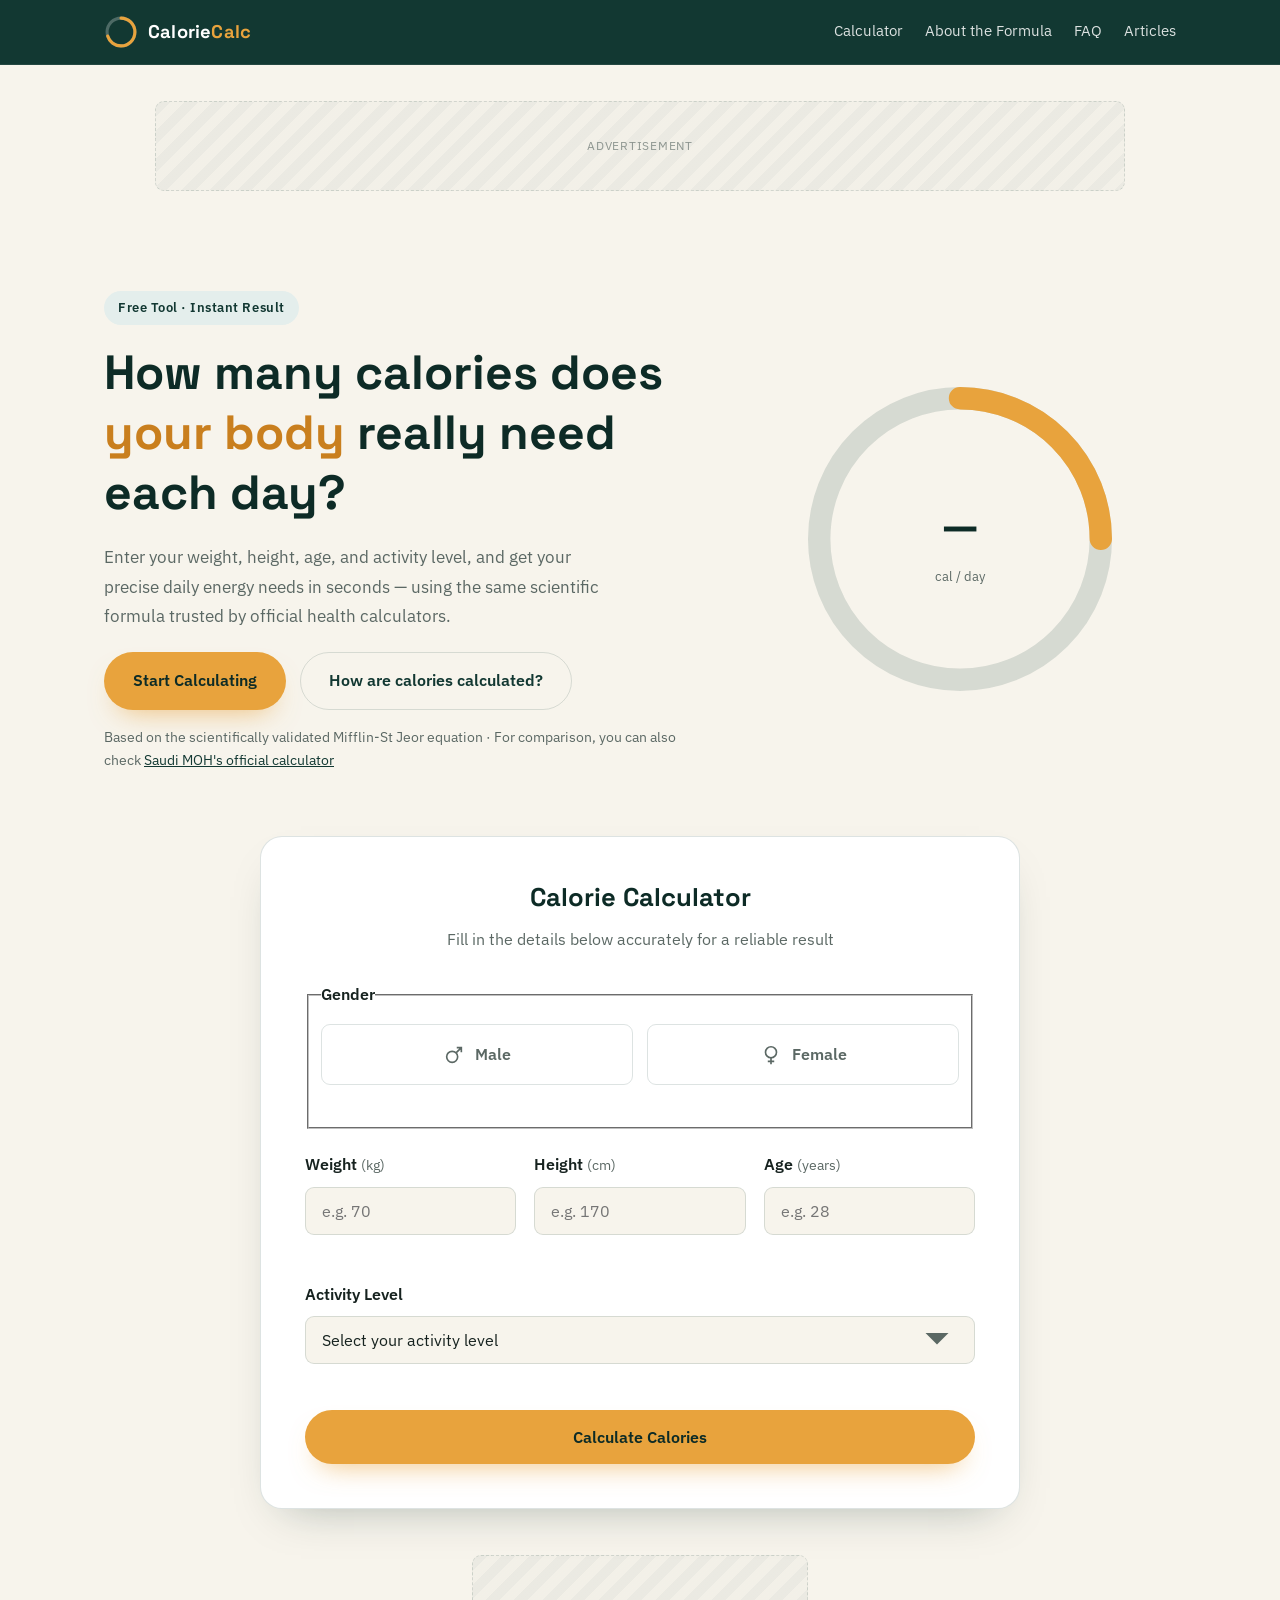
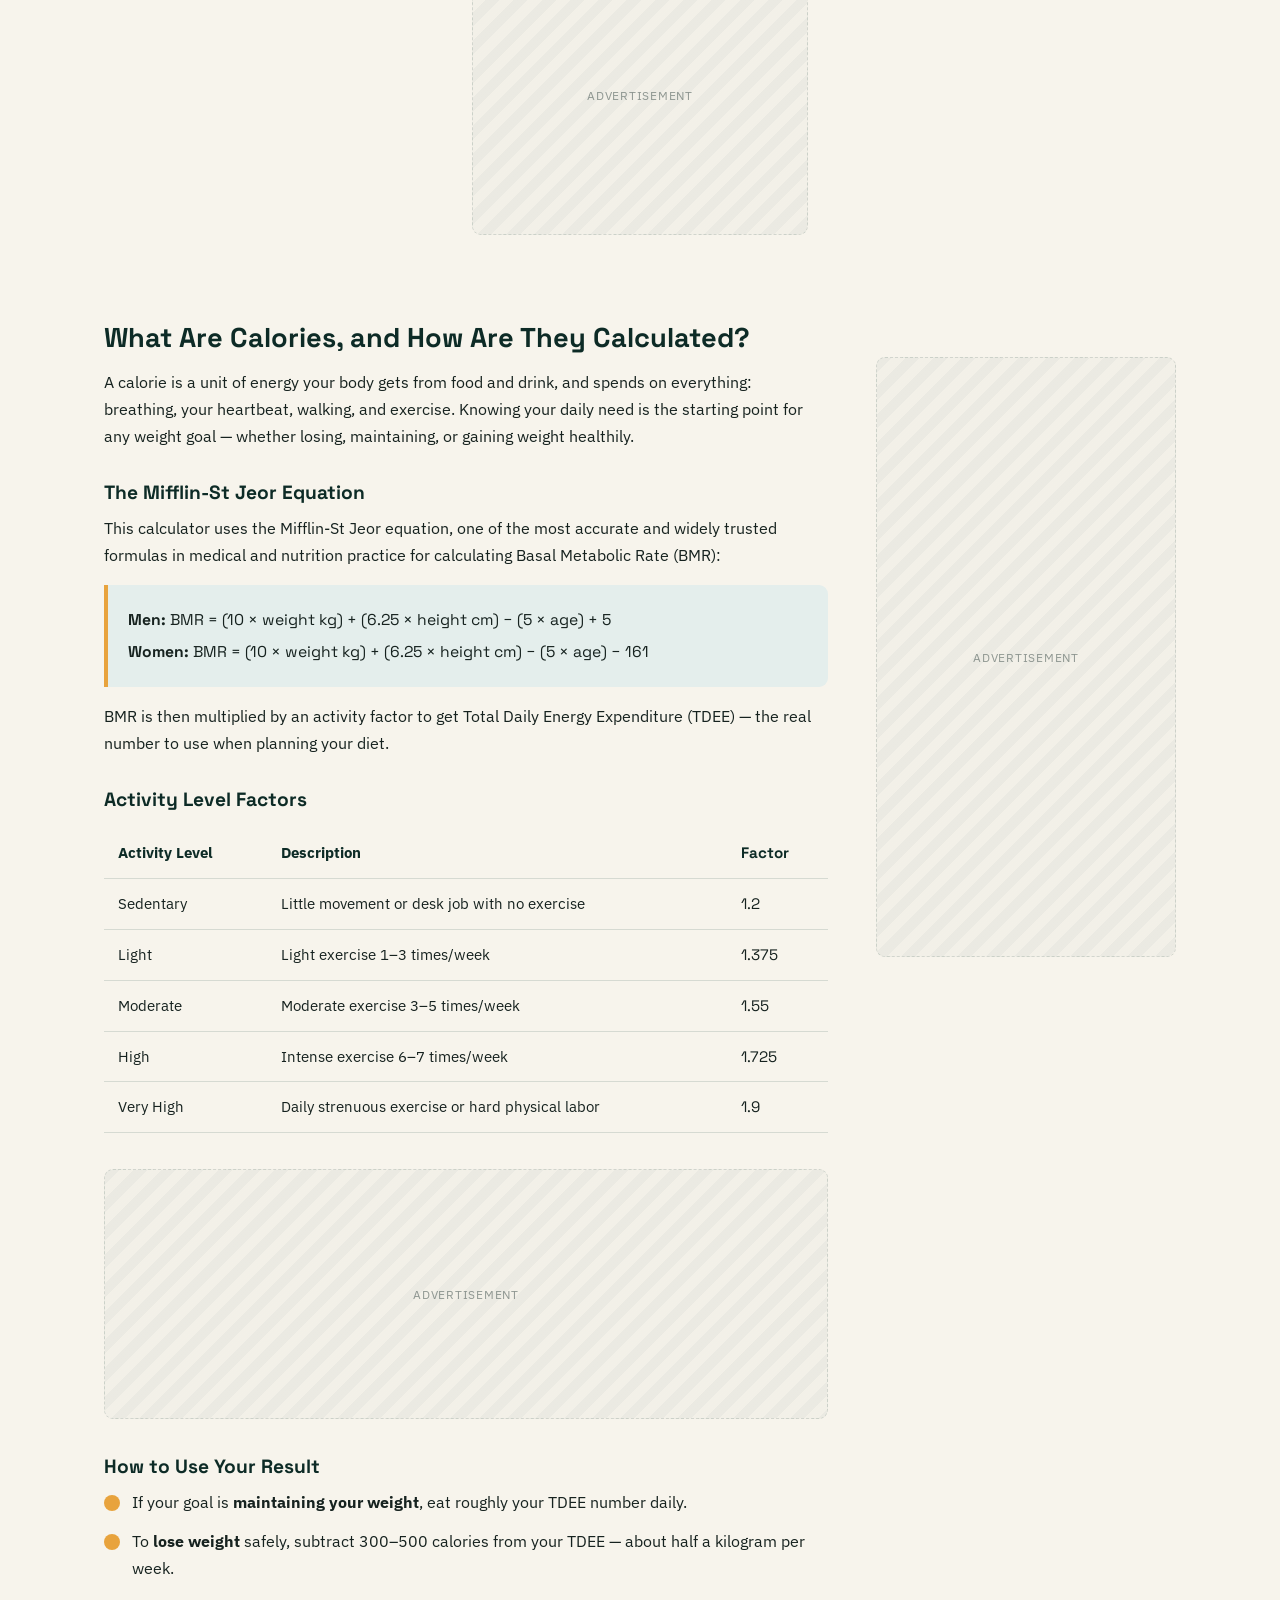
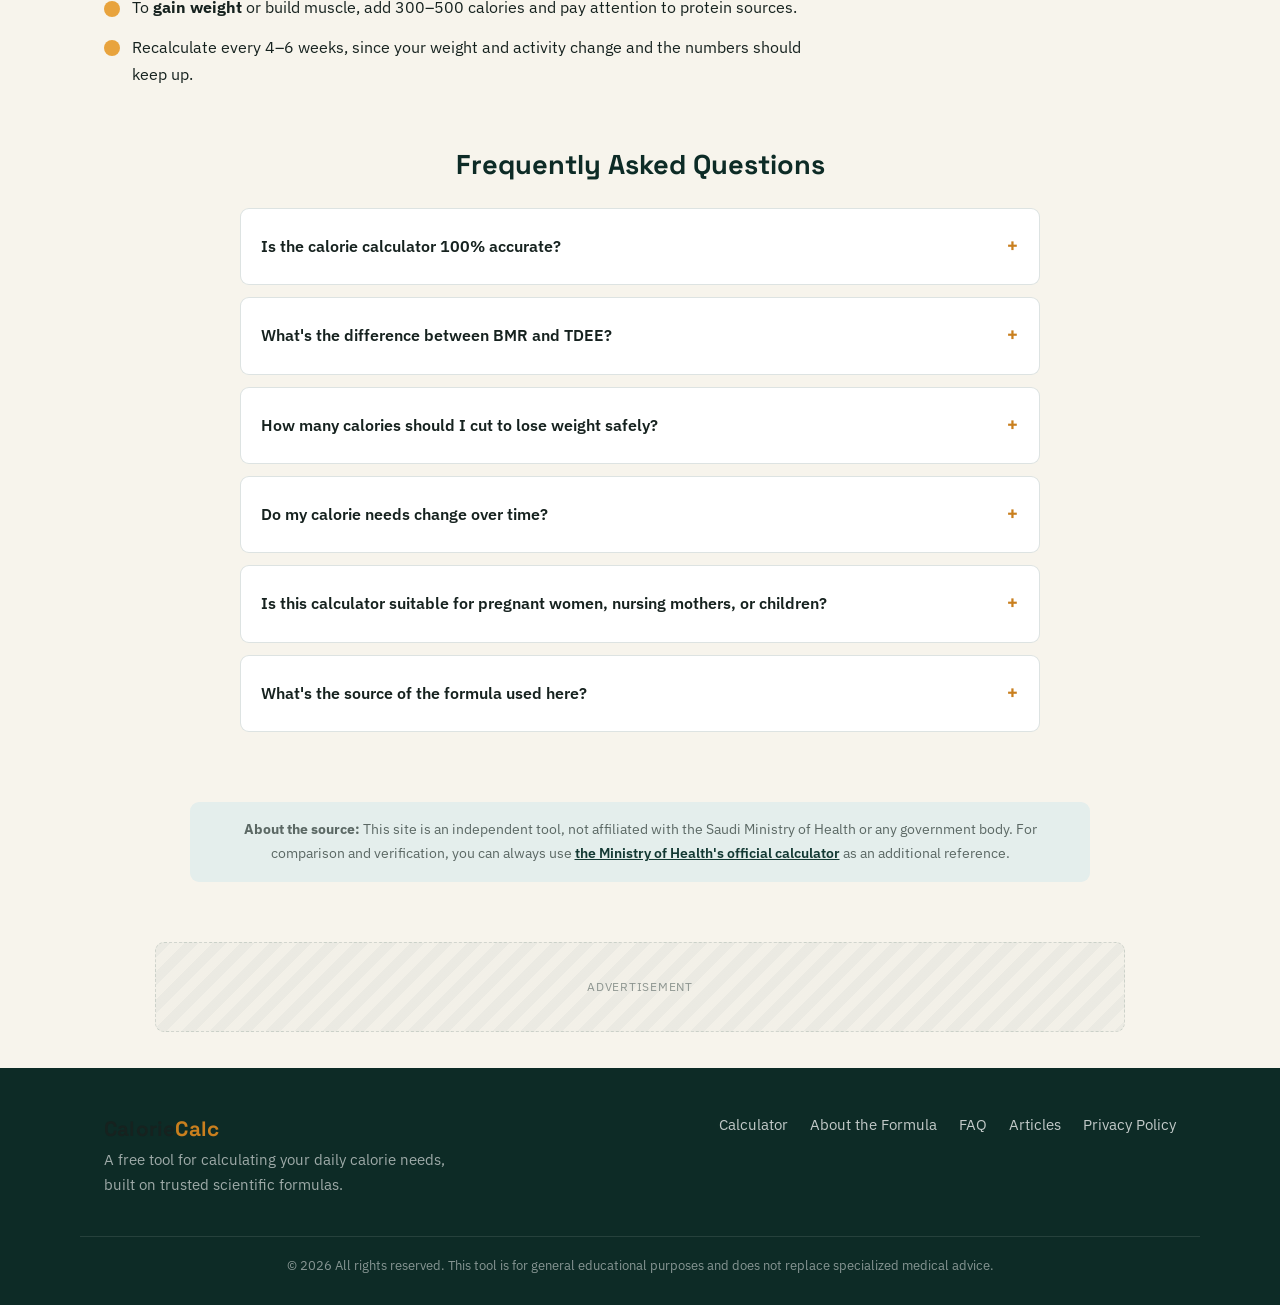
==== commit e390a8ea: "Add files via upload" ====
--- a/index.html
+++ b/index.html
@@ -1,34 +1,31 @@
-<!DOCTYPE html>
-<html lang="en" dir="ltr">
-<head>
+<!DOCTYPE html><html lang="en" dir="ltr"><head>
 <meta charset="UTF-8">
 <meta name="viewport" content="width=device-width, initial-scale=1.0">
-<title data-i18n="meta.title">Daily Calorie Calculator | Calculate Your Energy Needs Free</title>
-<meta name="description" data-i18n-attr="meta.description" content="Calculate your daily calorie needs accurately using the scientific Mifflin-St Jeor equation, based on weight, height, age, and activity level. Free and fast.">
-<meta name="keywords" content="Calorie Calculator, BMR, TDEE, daily calories, حاسبة السعرات الحرارية">
+<title>Daily Calorie Calculator | Calculate Your Energy Needs Free</title>
+<meta name="description" content="Calculate your daily calorie needs accurately using the scientific Mifflin-St Jeor equation, based on weight, height, age, and activity level. Free and fast.">
+<meta name="keywords" content="calorie calculator, BMR calculator, TDEE calculator, daily calorie needs, weight loss calculator">
 <meta name="robots" content="index, follow">
 <meta property="og:type" content="website">
-<meta property="og:title" data-i18n-attr="meta.title" content="Daily Calorie Calculator">
-<meta property="og:description" data-i18n-attr="meta.description" content="Calculate your daily energy needs in seconds using a validated scientific formula.">
+<meta property="og:title" content="Daily Calorie Calculator | Calculate Your Energy Needs Free">
+<meta property="og:description" content="Calculate your daily calorie needs accurately using the scientific Mifflin-St Jeor equation, based on weight, height, age, and activity level. Free and fast.">
 <meta name="theme-color" content="#123832">
 <link rel="icon" href="data:image/svg+xml,%3Csvg xmlns='http://www.w3.org/2000/svg' viewBox='0 0 100 100'%3E%3Ccircle cx='50' cy='50' r='45' fill='%23123832'/%3E%3Ccircle cx='50' cy='50' r='45' fill='none' stroke='%23E8A33D' stroke-width='10' stroke-dasharray='180 300' stroke-linecap='round' transform='rotate(-90 50 50)'/%3E%3C/svg%3E">
 
-<!-- Google AdSense -->
-<script async src="https://pagead2.googlesyndication.com/pagead/js/adsbygoogle.js?client=ca-pub-4777858178569282"
-     crossorigin="anonymous"></script>
+<!-- Google AdSense — site verification code -->
+<script async="" src="https://pagead2.googlesyndication.com/pagead/js/adsbygoogle.js?client=ca-pub-4777858178569282" crossorigin="anonymous"></script>
 
 <link rel="preconnect" href="https://fonts.googleapis.com">
-<link rel="preconnect" href="https://fonts.gstatic.com" crossorigin>
-<link href="https://fonts.googleapis.com/css2?family=Reem+Kufi:wght@400;500;600;700&family=IBM+Plex+Sans+Arabic:wght@300;400;500;600;700&family=Space+Grotesk:wght@500;600;700&display=swap" rel="stylesheet">
+<link rel="preconnect" href="https://fonts.gstatic.com" crossorigin="">
+<link href="https://fonts.googleapis.com/css2?family=Space+Grotesk:wght@500;600;700&amp;family=IBM+Plex+Sans:wght@300;400;500;600;700&amp;display=swap" rel="stylesheet">
 
 <script type="application/ld+json">
 {
   "@context": "https://schema.org",
   "@type": "FAQPage",
   "mainEntity": [
-    {"@type":"Question","name":"Is the calorie calculator 100% accurate?","acceptedAnswer":{"@type":"Answer","text":"No digital calculator is perfectly accurate, since bodies differ by muscle composition, hormones, and individual metabolism. This result is a reliable scientific estimate that works as an excellent starting point, which you can adjust later based on how your body actually responds over a few weeks."}},
-    {"@type":"Question","name":"What's the difference between BMR and TDEE?","acceptedAnswer":{"@type":"Answer","text":"BMR is the number of calories your body burns at complete rest just to run its vital functions. TDEE is your total burn for the whole day once your activity and movement are factored in — that's the number to actually rely on when planning your meals."}},
-    {"@type":"Question","name":"How many calories should I cut to lose weight safely?","acceptedAnswer":{"@type":"Answer","text":"A daily deficit of 300–500 calories below your total need (TDEE) is generally recommended, equal to roughly half a kilogram of weight loss per week — healthy and sustainable without heavily impacting muscle mass."}}
+    {"@type":"Question","name":"Is the calorie calculator 100% accurate?","acceptedAnswer":{"@type":"Answer","text":"No digital calculator is perfectly accurate, since bodies differ by muscle composition, hormones, and individual metabolism. This result is a reliable scientific estimate that works as an excellent starting point, adjustable later based on how your body responds."}},
+    {"@type":"Question","name":"What\u2019s the difference between BMR and TDEE?","acceptedAnswer":{"@type":"Answer","text":"BMR is the number of calories your body burns at complete rest just to run its vital functions. TDEE is your total burn for the whole day once activity is factored in \u2014 the number to rely on when planning meals."}},
+    {"@type":"Question","name":"How many calories should I cut to lose weight safely?","acceptedAnswer":{"@type":"Answer","text":"A daily deficit of 300\u2013500 calories below your total need is generally recommended, equal to roughly half a kilogram of weight loss per week \u2014 healthy and sustainable without heavily impacting muscle mass."}}
   ]
 }
 </script>
@@ -37,83 +34,84 @@
 </head>
 <body>
 
-<a class="skip-link" href="#calculator" data-i18n="skip_link">Skip to calculator</a>
+<a class="skip-link" href="#calculator">Skip to calculator</a>
 
 <header class="site-header">
   <div class="wrap header-inner">
     <a href="#top" class="brand">
       <span class="brand-mark" aria-hidden="true">
-        <svg viewBox="0 0 44 44"><circle cx="22" cy="22" r="18" class="brand-mark__track"/><circle cx="22" cy="22" r="18" class="brand-mark__fill"/></svg>
+        <svg viewBox="0 0 44 44"><circle cx="22" cy="22" r="18" class="brand-mark__track"></circle><circle cx="22" cy="22" r="18" class="brand-mark__fill"></circle></svg>
       </span>
-      <span class="brand-text" data-i18n-html="brand">Calorie<em>Calc</em></span>
+      <span class="brand-text">Calorie<em>Calc</em></span>
     </a>
     <div class="header-controls">
-      <nav class="site-nav" aria-label="Main Navigation">
-        <a href="#calculator" data-i18n="nav.calculator">Calculator</a>
-        <a href="#about" data-i18n="nav.about">About the Formula</a>
-        <a href="#faq" data-i18n="nav.faq">FAQ</a>
-        <a href="blog.html" data-i18n="nav.blog">Articles</a>
+      <nav class="site-nav" aria-label="Main navigation">
+        <a href="#calculator">Calculator</a>
+        <a href="#about">About the Formula</a>
+        <a href="#faq">FAQ</a>
+        <a href="blog.html">Articles</a>
       </nav>
-      <button type="button" id="lang-toggle" class="lang-toggle" aria-label="Switch language / تبديل اللغة">
-        <svg viewBox="0 0 24 24" aria-hidden="true"><path d="M4 5h9M8 3v2M11 5c-.6 3-2.3 5.4-5 7M6 9c1.2 1.3 3 2.3 5 2.7M13 21l4-9 4 9M14.5 18h5"/></svg>
-        <span id="lang-toggle-text">العربية</span>
-      </button>
+      
     </div>
   </div>
 </header>
 
+<!-- ════════════════════ AD SLOT #1 — Top banner (Leaderboard) ════════════════════ -->
 <div class="ad-slot ad-slot--leaderboard" aria-hidden="true">
-  <span class="ad-slot__tag" data-i18n="ad_label">Advertisement</span>
+  <span class="ad-slot__tag">Advertisement</span>
+  <!-- Paste your <ins class="adsbygoogle">...</ins> ad unit code here -->
 </div>
 
 <main id="top">
 
+  <!-- ═══════════════════ Hero ═══════════════════ -->
   <section class="hero">
     <div class="wrap hero-grid">
       <div class="hero-copy">
-        <p class="eyebrow" data-i18n="hero.eyebrow">Free Tool · Instant Result</p>
-        <h1 data-i18n-html="hero.title">How many calories does <em>your body</em> really need each day?</h1>
-        <p class="hero-lede" data-i18n="hero.lede">Enter your weight, height, age, and activity level, and get your precise daily energy needs in seconds — using the same scientific formula trusted by official health calculators.</p>
+        <p class="eyebrow">Free Tool · Instant Result</p>
+        <h1>How many calories does <em>your body</em> really need each day?</h1>
+        <p class="hero-lede">Enter your weight, height, age, and activity level, and get your precise daily energy needs in seconds — using the same scientific formula trusted by official health calculators.</p>
         <div class="hero-actions">
-          <a href="#calculator" class="btn btn--primary" data-i18n="hero.cta_primary">Start Calculating</a>
-          <a href="#about" class="btn btn--ghost" data-i18n="hero.cta_ghost">How are calories calculated?</a>
-        </div>
-        <p class="hero-note" data-i18n-html="hero.note">Based on the scientifically validated Mifflin-St Jeor equation · For comparison, you can also check <a href="https://www.moh.gov.sa/healthawareness/medicaltools/pages/caloriecalculate.aspx" target="_blank" rel="noopener noreferrer">Saudi MOH's official calculator</a></p>
+          <a href="#calculator" class="btn btn--primary">Start Calculating</a>
+          <a href="#about" class="btn btn--ghost">How are calories calculated?</a>
+        </div>
+        <p class="hero-note">Based on the scientifically validated Mifflin-St Jeor equation · For comparison, you can also check <a href="https://www.moh.gov.sa/healthawareness/medicaltools/pages/caloriecalculate.aspx" target="_blank" rel="noopener noreferrer">Saudi MOH's official calculator</a></p>
       </div>
       <div class="hero-gauge" aria-hidden="true">
         <svg viewBox="0 0 200 200" class="gauge-svg gauge-svg--hero">
-          <circle cx="100" cy="100" r="88" class="gauge-track"/>
-          <circle cx="100" cy="100" r="88" class="gauge-fill gauge-fill--idle"/>
+          <circle cx="100" cy="100" r="88" class="gauge-track"></circle>
+          <circle cx="100" cy="100" r="88" class="gauge-fill gauge-fill--idle"></circle>
         </svg>
         <div class="gauge-center">
           <span class="gauge-number">—</span>
-          <span class="gauge-unit" data-i18n="hero.gauge_unit">cal / day</span>
+          <span class="gauge-unit">cal / day</span>
         </div>
       </div>
     </div>
   </section>
 
+  <!-- ═══════════════════ Calculator ═══════════════════ -->
   <section class="calc-section" id="calculator">
     <div class="wrap">
       <div class="calc-card">
         <div class="calc-card__head">
-          <h2 data-i18n="calc.title">Calorie Calculator</h2>
-          <p data-i18n="calc.subtitle">Fill in the details below accurately for a reliable result</p>
-        </div>
-
-        <form id="calorie-form" novalidate>
+          <h2>Calorie Calculator</h2>
+          <p>Fill in the details below accurately for a reliable result</p>
+        </div>
+
+        <form id="calorie-form" novalidate="">
           <fieldset class="field field--gender">
-            <legend data-i18n="calc.gender_label">Gender</legend>
+            <legend>Gender</legend>
             <div class="gender-toggle">
               <input type="radio" name="gender" id="gender-male" value="male">
               <label for="gender-male">
-                <svg viewBox="0 0 24 24" aria-hidden="true"><circle cx="10" cy="14" r="6"/><path d="M14.5 9.5 20 4M15 4h5v5"/></svg>
-                <span data-i18n="calc.gender_male">Male</span>
+                <svg viewBox="0 0 24 24" aria-hidden="true"><circle cx="10" cy="14" r="6"></circle><path d="M14.5 9.5 20 4M15 4h5v5"></path></svg>
+                <span>Male</span>
               </label>
               <input type="radio" name="gender" id="gender-female" value="female">
               <label for="gender-female">
-                <svg viewBox="0 0 24 24" aria-hidden="true"><circle cx="12" cy="9" r="6"/><path d="M12 15v7M8.5 19h7"/></svg>
-                <span data-i18n="calc.gender_female">Female</span>
+                <svg viewBox="0 0 24 24" aria-hidden="true"><circle cx="12" cy="9" r="6"></circle><path d="M12 15v7M8.5 19h7"></path></svg>
+                <span>Female</span>
               </label>
             </div>
             <p class="field-error" id="err-gender" role="alert"></p>
@@ -121,173 +119,181 @@
 
           <div class="field-grid">
             <div class="field">
-              <label for="weight" data-i18n-html="calc.weight_label">Weight <span class="unit">(kg)</span></label>
-              <input type="number" inputmode="decimal" id="weight" name="weight" min="20" max="300" step="0.1" data-i18n-placeholder="calc.weight_placeholder" placeholder="e.g. 70" required>
+              <label for="weight">Weight <span class="unit">(kg)</span></label>
+              <input type="number" inputmode="decimal" id="weight" name="weight" min="20" max="300" step="0.1" placeholder="e.g. 70" required="">
               <p class="field-error" id="err-weight" role="alert"></p>
             </div>
             <div class="field">
-              <label for="height" data-i18n-html="calc.height_label">Height <span class="unit">(cm)</span></label>
-              <input type="number" inputmode="decimal" id="height" name="height" min="90" max="250" step="1" data-i18n-placeholder="calc.height_placeholder" placeholder="e.g. 170" required>
+              <label for="height">Height <span class="unit">(cm)</span></label>
+              <input type="number" inputmode="decimal" id="height" name="height" min="90" max="250" step="1" placeholder="e.g. 170" required="">
               <p class="field-error" id="err-height" role="alert"></p>
             </div>
             <div class="field">
-              <label for="age" data-i18n-html="calc.age_label">Age <span class="unit">(years)</span></label>
-              <input type="number" inputmode="numeric" id="age" name="age" min="10" max="100" step="1" data-i18n-placeholder="calc.age_placeholder" placeholder="e.g. 28" required>
+              <label for="age">Age <span class="unit">(years)</span></label>
+              <input type="number" inputmode="numeric" id="age" name="age" min="10" max="100" step="1" placeholder="e.g. 28" required="">
               <p class="field-error" id="err-age" role="alert"></p>
             </div>
           </div>
 
           <div class="field">
-            <label for="activity" data-i18n="calc.activity_label">Activity Level</label>
-            <select id="activity" name="activity" required>
-              <option value="" selected data-i18n="calc.activity_placeholder">Select your activity level</option>
-              <option value="1.2" data-i18n="calc.activity_1">Sedentary (little or no exercise)</option>
-              <option value="1.375" data-i18n="calc.activity_2">Light activity — 1 to 3 times/week</option>
-              <option value="1.55" data-i18n="calc.activity_3">Moderate activity — 3 to 5 times/week</option>
-              <option value="1.725" data-i18n="calc.activity_4">Very active — 6 to 7 times/week</option>
-              <option value="1.9" data-i18n="calc.activity_5">Extra active — intense daily exercise</option>
+            <label for="activity">Activity Level</label>
+            <select id="activity" name="activity" required="">
+              <option value="" selected="">Select your activity level</option>
+              <option value="1.2">Sedentary (little or no exercise)</option>
+              <option value="1.375">Light activity — 1 to 3 times/week</option>
+              <option value="1.55">Moderate activity — 3 to 5 times/week</option>
+              <option value="1.725">Very active — 6 to 7 times/week</option>
+              <option value="1.9">Extra active — intense daily exercise</option>
             </select>
             <p class="field-error" id="err-activity" role="alert"></p>
           </div>
 
-          <button type="submit" class="btn btn--primary btn--block" data-i18n="calc.submit">Calculate Calories</button>
+          <button type="submit" class="btn btn--primary btn--block">Calculate Calories</button>
         </form>
       </div>
 
-      <div class="result-card" id="result-card" hidden>
+      <!-- ═══════════════════ Results ═══════════════════ -->
+      <div class="result-card" id="result-card" hidden="">
         <div class="result-gauge">
           <svg viewBox="0 0 200 200" class="gauge-svg" id="result-gauge-svg">
-            <circle cx="100" cy="100" r="88" class="gauge-track"/>
-            <circle cx="100" cy="100" r="88" class="gauge-fill" id="result-gauge-fill"/>
+            <circle cx="100" cy="100" r="88" class="gauge-track"></circle>
+            <circle cx="100" cy="100" r="88" class="gauge-fill" id="result-gauge-fill"></circle>
           </svg>
           <div class="gauge-center">
             <span class="gauge-number" id="result-tdee">0</span>
-            <span class="gauge-unit" data-i18n="results.gauge_unit">cal / day to maintain weight</span>
-          </div>
-        </div>
-
-        <p class="result-scale" data-i18n="results.scale">Gauge reference range: 1200 – 4000 calories/day</p>
-        <p class="result-bmr"><span data-i18n="results.bmr_prefix">Basal Metabolic Rate (BMR):</span> <strong id="result-bmr">0</strong> <span data-i18n="results.bmr_suffix">cal/day — what your body burns at complete rest</span></p>
+            <span class="gauge-unit">cal / day to maintain weight</span>
+          </div>
+        </div>
+
+        <p class="result-scale">Gauge reference range: 1200 – 4000 calories/day</p>
+        <p class="result-bmr"><span>Basal Metabolic Rate (BMR):</span> <strong id="result-bmr">0</strong> <span>cal/day — what your body burns at complete rest</span></p>
 
         <div class="result-goals">
           <div class="goal-chip goal-chip--down">
-            <span class="goal-chip__label" data-i18n="results.goal_loss">To Lose Weight</span>
+            <span class="goal-chip__label">To Lose Weight</span>
             <span class="goal-chip__value" id="result-loss">0</span>
           </div>
           <div class="goal-chip goal-chip--flat">
-            <span class="goal-chip__label" data-i18n="results.goal_maintain">To Maintain Weight</span>
+            <span class="goal-chip__label">To Maintain Weight</span>
             <span class="goal-chip__value" id="result-maintain">0</span>
           </div>
           <div class="goal-chip goal-chip--up">
-            <span class="goal-chip__label" data-i18n="results.goal_gain">To Gain Weight</span>
+            <span class="goal-chip__label">To Gain Weight</span>
             <span class="goal-chip__value" id="result-gain">0</span>
           </div>
         </div>
-        <p class="disclaimer" data-i18n="results.disclaimer">These results are general estimates and do not replace advice from a doctor or dietitian, especially during pregnancy, breastfeeding, or with a chronic health condition.</p>
+        <p class="disclaimer">These results are general estimates and do not replace advice from a doctor or dietitian, especially during pregnancy, breastfeeding, or with a chronic health condition.</p>
       </div>
     </div>
   </section>
 
+  <!-- ════════════════════ AD SLOT #2 — Rectangle after results ════════════════════ -->
   <div class="wrap">
     <div class="ad-slot ad-slot--rectangle" aria-hidden="true">
-      <span class="ad-slot__tag" data-i18n="ad_label">Advertisement</span>
+      <span class="ad-slot__tag">Advertisement</span>
     </div>
   </div>
 
+  <!-- ═══════════════════ Article + sidebar ad ═══════════════════ -->
   <section class="content-section" id="about">
     <div class="wrap content-grid">
       <article class="article">
-        <h2 data-i18n="about.h2_1">What Are Calories, and How Are They Calculated?</h2>
-        <p data-i18n="about.p1">A calorie is a unit of energy your body gets from food and drink, and spends on everything: breathing, your heartbeat, walking, and exercise. Knowing your daily need is the starting point for any weight goal — whether losing, maintaining, or gaining weight healthily.</p>
-
-        <h3 data-i18n="about.h3_1">The Mifflin-St Jeor Equation</h3>
-        <p data-i18n="about.p2">This calculator uses the Mifflin-St Jeor equation, one of the most accurate and widely trusted formulas in medical and nutrition practice for calculating Basal Metabolic Rate (BMR):</p>
+        <h2>What Are Calories, and How Are They Calculated?</h2>
+        <p>A calorie is a unit of energy your body gets from food and drink, and spends on everything: breathing, your heartbeat, walking, and exercise. Knowing your daily need is the starting point for any weight goal — whether losing, maintaining, or gaining weight healthily.</p>
+
+        <h3>The Mifflin-St Jeor Equation</h3>
+        <p>This calculator uses the Mifflin-St Jeor equation, one of the most accurate and widely trusted formulas in medical and nutrition practice for calculating Basal Metabolic Rate (BMR):</p>
         <div class="formula-box">
-          <p data-i18n-html="about.formula_men"><strong>Men:</strong> BMR = (10 × weight kg) + (6.25 × height cm) − (5 × age) + 5</p>
-          <p data-i18n-html="about.formula_women"><strong>Women:</strong> BMR = (10 × weight kg) + (6.25 × height cm) − (5 × age) − 161</p>
-        </div>
-        <p data-i18n="about.p3">BMR is then multiplied by an activity factor to get Total Daily Energy Expenditure (TDEE) — the real number to use when planning your diet.</p>
-
-        <h3 data-i18n="about.h3_2">Activity Level Factors</h3>
+          <p><strong>Men:</strong> BMR = (10 × weight kg) + (6.25 × height cm) − (5 × age) + 5</p>
+          <p><strong>Women:</strong> BMR = (10 × weight kg) + (6.25 × height cm) − (5 × age) − 161</p>
+        </div>
+        <p>BMR is then multiplied by an activity factor to get Total Daily Energy Expenditure (TDEE) — the real number to use when planning your diet.</p>
+
+        <h3>Activity Level Factors</h3>
         <div class="table-wrap">
           <table>
             <thead><tr>
-              <th data-i18n="about.table_h1">Activity Level</th>
-              <th data-i18n="about.table_h2">Description</th>
-              <th data-i18n="about.table_h3">Factor</th>
+              <th>Activity Level</th>
+              <th>Description</th>
+              <th>Factor</th>
             </tr></thead>
             <tbody>
-              <tr><td data-i18n="about.row1_a">Sedentary</td><td data-i18n="about.row1_b">Little movement or desk job with no exercise</td><td>1.2</td></tr>
-              <tr><td data-i18n="about.row2_a">Light</td><td data-i18n="about.row2_b">Light exercise 1–3 times/week</td><td>1.375</td></tr>
-              <tr><td data-i18n="about.row3_a">Moderate</td><td data-i18n="about.row3_b">Moderate exercise 3–5 times/week</td><td>1.55</td></tr>
-              <tr><td data-i18n="about.row4_a">High</td><td data-i18n="about.row4_b">Intense exercise 6–7 times/week</td><td>1.725</td></tr>
-              <tr><td data-i18n="about.row5_a">Very High</td><td data-i18n="about.row5_b">Daily strenuous exercise or hard physical labor</td><td>1.9</td></tr>
+              <tr><td>Sedentary</td><td>Little movement or desk job with no exercise</td><td>1.2</td></tr>
+              <tr><td>Light</td><td>Light exercise 1–3 times/week</td><td>1.375</td></tr>
+              <tr><td>Moderate</td><td>Moderate exercise 3–5 times/week</td><td>1.55</td></tr>
+              <tr><td>High</td><td>Intense exercise 6–7 times/week</td><td>1.725</td></tr>
+              <tr><td>Very High</td><td>Daily strenuous exercise or hard physical labor</td><td>1.9</td></tr>
             </tbody>
           </table>
         </div>
 
+        <!-- ═════════ AD SLOT #3 — In-article ═════════ -->
         <div class="ad-slot ad-slot--in-article" aria-hidden="true">
-          <span class="ad-slot__tag" data-i18n="ad_label">Advertisement</span>
-        </div>
-
-        <h3 data-i18n="about.h3_3">How to Use Your Result</h3>
+          <span class="ad-slot__tag">Advertisement</span>
+        </div>
+
+        <h3>How to Use Your Result</h3>
         <ul class="tick-list">
-          <li data-i18n-html="about.li1">If your goal is <strong>maintaining your weight</strong>, eat roughly your TDEE number daily.</li>
-          <li data-i18n-html="about.li2">To <strong>lose weight</strong> safely, subtract 300–500 calories from your TDEE — about half a kilogram per week.</li>
-          <li data-i18n-html="about.li3">To <strong>gain weight</strong> or build muscle, add 300–500 calories and pay attention to protein sources.</li>
-          <li data-i18n-html="about.li4">Recalculate every 4–6 weeks, since your weight and activity change and the numbers should keep up.</li>
+          <li>If your goal is <strong>maintaining your weight</strong>, eat roughly your TDEE number daily.</li>
+          <li>To <strong>lose weight</strong> safely, subtract 300–500 calories from your TDEE — about half a kilogram per week.</li>
+          <li>To <strong>gain weight</strong> or build muscle, add 300–500 calories and pay attention to protein sources.</li>
+          <li>Recalculate every 4–6 weeks, since your weight and activity change and the numbers should keep up.</li>
         </ul>
       </article>
 
+      <!-- ═════════ AD SLOT #4 — Sidebar, desktop only ═════════ -->
       <aside class="sidebar">
         <div class="ad-slot ad-slot--sidebar" aria-hidden="true">
-          <span class="ad-slot__tag" data-i18n="ad_label">Advertisement</span>
+          <span class="ad-slot__tag">Advertisement</span>
         </div>
       </aside>
     </div>
   </section>
 
+  <!-- ═══════════════════ FAQ ═══════════════════ -->
   <section class="faq-section" id="faq">
     <div class="wrap">
-      <h2 data-i18n="faq.title">Frequently Asked Questions</h2>
+      <h2>Frequently Asked Questions</h2>
       <div class="faq-list">
         <details>
-          <summary data-i18n="faq.q1">Is the calorie calculator 100% accurate?</summary>
-          <p data-i18n="faq.a1">No digital calculator is perfectly accurate, since bodies differ by muscle composition, hormones, and individual metabolism. This result is a reliable scientific estimate that works as an excellent starting point, which you can adjust later based on how your body actually responds over a few weeks.</p>
-        </details>
-        <details>
-          <summary data-i18n="faq.q2">What's the difference between BMR and TDEE?</summary>
-          <p data-i18n="faq.a2">BMR is the number of calories your body burns at complete rest just to run its vital functions. TDEE is your total burn for the whole day once your activity and movement are factored in — that's the number to actually rely on when planning your meals.</p>
-        </details>
-        <details>
-          <summary data-i18n="faq.q3">How many calories should I cut to lose weight safely?</summary>
-          <p data-i18n="faq.a3">A daily deficit of 300–500 calories below your total need (TDEE) is generally recommended, equal to roughly half a kilogram of weight loss per week — healthy and sustainable without heavily impacting muscle mass.</p>
-        </details>
-        <details>
-          <summary data-i18n="faq.q4">Do my calorie needs change over time?</summary>
-          <p data-i18n="faq.a4">Yes. As your weight, activity level, or age changes, your actual calorie needs change too. That's why it's recommended to recalculate every 4 to 6 weeks.</p>
-        </details>
-        <details>
-          <summary data-i18n="faq.q5">Is this calculator suitable for pregnant women, nursing mothers, or children?</summary>
-          <p data-i18n="faq.a5">This calculator is designed for healthy adults in general. Pregnant women, nursing mothers, children, and teenagers have special needs that differ from this formula, and it's best to consult a doctor or dietitian for accurate guidance.</p>
-        </details>
-        <details>
-          <summary data-i18n="faq.q6">What's the source of the formula used here?</summary>
-          <p data-i18n-html="faq.a6">This tool uses the globally recognized Mifflin-St Jeor scientific equation, the same methodology used by most trusted health calculators. For an additional official reference in Saudi Arabia, you can check <a href="https://www.moh.gov.sa/healthawareness/medicaltools/pages/caloriecalculate.aspx" target="_blank" rel="noopener noreferrer">the Saudi Ministry of Health's calorie calculator</a>.</p>
+          <summary>Is the calorie calculator 100% accurate?</summary>
+          <p>No digital calculator is perfectly accurate, since bodies differ by muscle composition, hormones, and individual metabolism. This result is a reliable scientific estimate that works as an excellent starting point, which you can adjust later based on how your body actually responds over a few weeks.</p>
+        </details>
+        <details>
+          <summary>What's the difference between BMR and TDEE?</summary>
+          <p>BMR is the number of calories your body burns at complete rest just to run its vital functions. TDEE is your total burn for the whole day once your activity and movement are factored in — that's the number to actually rely on when planning your meals.</p>
+        </details>
+        <details>
+          <summary>How many calories should I cut to lose weight safely?</summary>
+          <p>A daily deficit of 300–500 calories below your total need (TDEE) is generally recommended, equal to roughly half a kilogram of weight loss per week — healthy and sustainable without heavily impacting muscle mass.</p>
+        </details>
+        <details>
+          <summary>Do my calorie needs change over time?</summary>
+          <p>Yes. As your weight, activity level, or age changes, your actual calorie needs change too. That's why it's recommended to recalculate every 4 to 6 weeks.</p>
+        </details>
+        <details>
+          <summary>Is this calculator suitable for pregnant women, nursing mothers, or children?</summary>
+          <p>This calculator is designed for healthy adults in general. Pregnant women, nursing mothers, children, and teenagers have special needs that differ from this formula, and it's best to consult a doctor or dietitian for accurate guidance.</p>
+        </details>
+        <details>
+          <summary>What's the source of the formula used here?</summary>
+          <p>This tool uses the globally recognized Mifflin-St Jeor scientific equation, the same methodology used by most trusted health calculators. For an additional official reference in Saudi Arabia, you can check <a href="https://www.moh.gov.sa/healthawareness/medicaltools/pages/caloriecalculate.aspx" target="_blank" rel="noopener noreferrer">the Saudi Ministry of Health's calorie calculator</a>.</p>
         </details>
       </div>
     </div>
   </section>
 
+  <!-- ═══════════════════ Source note ═══════════════════ -->
   <section class="source-note">
     <div class="wrap">
-      <p data-i18n-html="source_note">This site is an independent tool, not affiliated with the Saudi Ministry of Health or any government body. For comparison and verification, you can always use <a href="https://www.moh.gov.sa/healthawareness/medicaltools/pages/caloriecalculate.aspx" target="_blank" rel="noopener noreferrer">the Ministry of Health's official calculator</a> as an additional reference.</p>
+      <p><strong>About the source:</strong> This site is an independent tool, not affiliated with the Saudi Ministry of Health or any government body. For comparison and verification, you can always use <a href="https://www.moh.gov.sa/healthawareness/medicaltools/pages/caloriecalculate.aspx" target="_blank" rel="noopener noreferrer">the Ministry of Health's official calculator</a> as an additional reference.</p>
     </div>
   </section>
 
+  <!-- ════════════════════ AD SLOT #5 — Banner before footer ════════════════════ -->
   <div class="wrap">
     <div class="ad-slot ad-slot--leaderboard" aria-hidden="true">
-      <span class="ad-slot__tag" data-i18n="ad_label">Advertisement</span>
+      <span class="ad-slot__tag">Advertisement</span>
     </div>
   </div>
 
@@ -296,248 +302,29 @@
 <footer class="site-footer">
   <div class="wrap footer-inner">
     <div>
-      <span class="brand-text brand-text--footer" data-i18n-html="brand">Calorie<em>Calc</em></span>
-      <p class="footer-desc" data-i18n="footer.desc">A free tool for calculating your daily calorie needs, built on trusted scientific formulas.</p>
-    </div>
-    <nav class="footer-links" aria-label="Footer Links">
-      <a href="#calculator" data-i18n="nav.calculator">Calculator</a>
-      <a href="#about" data-i18n="nav.about">About the Formula</a>
-      <a href="#faq" data-i18n="nav.faq">FAQ</a>
-      <a href="blog.html" data-i18n="nav.blog">Articles</a>
-      <a href="privacy.html" data-i18n="nav.privacy">Privacy Policy</a>
+      <span class="brand-text brand-text--footer">Calorie<em>Calc</em></span>
+      <p class="footer-desc">A free tool for calculating your daily calorie needs, built on trusted scientific formulas.</p>
+    </div>
+    <nav class="footer-links" aria-label="Footer links">
+      <a href="#calculator">Calculator</a>
+      <a href="#about">About the Formula</a>
+      <a href="#faq">FAQ</a>
+      <a href="blog.html">Articles</a>
+      <a href="privacy.html">Privacy Policy</a>
     </nav>
   </div>
   <div class="wrap footer-bottom">
-    <p>© <span id="year"></span> <span data-i18n="footer.rights">All rights reserved. This tool is for general educational purposes and does not replace specialized medical advice.</span></p>
+    <p>© <span id="year"></span> <span>All rights reserved. This tool is for general educational purposes and does not replace specialized medical advice.</span></p>
   </div>
 </footer>
 
 <script>
+/* ══════════════════════════════════════════════════════════════
+   Calorie Calculator — calculation logic and interactions
+   Formula: Mifflin-St Jeor
+   ══════════════════════════════════════════════════════════════ */
 (function () {
   "use strict";
-
-  var translations = {
-    ar: {
-      "meta.title": "حاسبة السعرات الحرارية اليومية | احسب احتياجك من الطاقة مجاناً",
-      "meta.description": "احسب احتياجك اليومي من السعرات الحرارية بدقة باستخدام معادلة ميفلين-سانت جيور العلمية، بناءً على الوزن والطول والعمر ومستوى النشاط. أداة مجانية وسريعة.",
-      "skip_link": "تخطَّ إلى الحاسبة",
-      "brand": "حاسبة<em>السعرات</em>",
-      "nav.calculator": "الحاسبة",
-      "nav.about": "عن المعادلة",
-      "nav.faq": "الأسئلة الشائعة",
-      "nav.blog": "المقالات",
-      "nav.privacy": "سياسة الخصوصية",
-      "ad_label": "مساحة إعلانية",
-      "hero.eyebrow": "أداة مجانية · نتيجة فورية",
-      "hero.title": "كم سعرة حرارية يحتاج <em>جسمك</em> فعلياً كل يوم؟",
-      "hero.lede": "أدخل وزنك وطولك وعمرك ومستوى نشاطك، واحصل خلال ثوانٍ على احتياجك اليومي الدقيق من الطاقة، بنفس المعادلة العلمية المعتمدة في الحاسبات الصحية الرسمية.",
-      "hero.cta_primary": "ابدأ الحساب الآن",
-      "hero.cta_ghost": "كيف تُحسب السعرات؟",
-      "hero.note": "مبني على معادلة ميفلين-سانت جيور المعتمدة علمياً · للمقارنة يمكنك أيضاً مراجعة <a href=\"https://www.moh.gov.sa/healthawareness/medicaltools/pages/caloriecalculate.aspx\" target=\"_blank\" rel=\"noopener noreferrer\">حاسبة وزارة الصحة السعودية</a>",
-      "hero.gauge_unit": "سعرة / اليوم",
-      "calc.title": "حاسبة السعرات الحرارية",
-      "calc.subtitle": "عبّئ البيانات التالية بدقة للحصول على نتيجة موثوقة",
-      "calc.gender_label": "الجنس",
-      "calc.gender_male": "ذكر",
-      "calc.gender_female": "أنثى",
-      "calc.weight_label": "الوزن <span class=\"unit\">(كجم)</span>",
-      "calc.weight_placeholder": "مثال: 70",
-      "calc.height_label": "الطول <span class=\"unit\">(سم)</span>",
-      "calc.height_placeholder": "مثال: 170",
-      "calc.age_label": "العمر <span class=\"unit\">(سنة)</span>",
-      "calc.age_placeholder": "مثال: 28",
-      "calc.activity_label": "مستوى النشاط",
-      "calc.activity_placeholder": "اختر مستوى نشاطك",
-      "calc.activity_1": "خامل أو كثير الجلوس",
-      "calc.activity_2": "نشاط خفيف — 1 إلى 3 مرات أسبوعياً",
-      "calc.activity_3": "نشاط متوسط الشدة — 3 إلى 5 مرات أسبوعياً",
-      "calc.activity_4": "نشاط عالٍ جداً — 6 إلى 7 مرات أسبوعياً",
-      "calc.activity_5": "نشاط عالٍ للغاية أو رياضة يومية مجهدة",
-      "calc.submit": "احسب السعرات الحرارية",
-      "errors.gender": "من فضلك اختر الجنس",
-      "errors.weight": "الرجاء إدخال وزن صحيح بين 20 و300 كجم، لا يُسمح بإدخال الرموز",
-      "errors.height": "الرجاء إدخال طول صحيح بين 90 و250 سم، لا يُسمح بإدخال الرموز",
-      "errors.age": "الرجاء إدخال عمر صحيح بين 10 و100 سنة، لا يُسمح بإدخال الرموز",
-      "errors.activity": "الرجاء اختيار مستوى النشاط",
-      "results.gauge_unit": "سعرة / اليوم للحفاظ على وزنك",
-      "results.scale": "النطاق المرجعي للعداد: 1200 – 4000 سعرة يومياً",
-      "results.bmr_prefix": "معدل الأيض الأساسي (BMR):",
-      "results.bmr_suffix": "سعرة/اليوم — وهو ما يحرقه جسمك في الراحة التامة",
-      "results.goal_loss": "لخسارة الوزن",
-      "results.goal_maintain": "للحفاظ على الوزن",
-      "results.goal_gain": "لزيادة الوزن",
-      "results.disclaimer": "هذه النتائج تقديرية لأغراض عامة، ولا تُغني عن استشارة طبيب أو أخصائي تغذية، خصوصاً في حال الحمل أو الإرضاع أو وجود حالة صحية مزمنة.",
-      "about.h2_1": "ما هي السعرات الحرارية، وكيف تُحسب؟",
-      "about.p1": "السعرة الحرارية هي وحدة قياس للطاقة التي يحصل عليها الجسم من الطعام والشراب، ويستهلكها في كل شيء: من التنفس ونبض القلب، إلى المشي والتمرين. معرفة احتياجك اليومي منها هي نقطة الانطلاق لأي هدف يخص الوزن، سواء كان إنقاصه أو الحفاظ عليه أو زيادته بشكل صحي.",
-      "about.h3_1": "معادلة ميفلين-سانت جيور (Mifflin-St Jeor)",
-      "about.p2": "تعتمد هذه الحاسبة على معادلة ميفلين-سانت جيور، وهي من أكثر المعادلات دقة واعتماداً في الأوساط الطبية والتغذوية لحساب معدل الأيض الأساسي (BMR):",
-      "about.formula_men": "<strong>للرجال:</strong> BMR = (10 × الوزن كجم) + (6.25 × الطول سم) − (5 × العمر) + 5",
-      "about.formula_women": "<strong>للنساء:</strong> BMR = (10 × الوزن كجم) + (6.25 × الطول سم) − (5 × العمر) − 161",
-      "about.p3": "بعد ذلك يُضرب معدل الأيض الأساسي في معامل مستوى النشاط للحصول على إجمالي الطاقة اليومية المستهلكة (TDEE)، وهو الرقم الفعلي الذي يجب الاعتماد عليه عند التخطيط لنظامك الغذائي.",
-      "about.h3_2": "معاملات مستوى النشاط",
-      "about.table_h1": "مستوى النشاط",
-      "about.table_h2": "الوصف",
-      "about.table_h3": "المعامل",
-      "about.row1_a": "خامل", "about.row1_b": "قليل الحركة أو عمل مكتبي بلا رياضة",
-      "about.row2_a": "خفيف", "about.row2_b": "رياضة خفيفة 1–3 مرات أسبوعياً",
-      "about.row3_a": "متوسط", "about.row3_b": "رياضة متوسطة الشدة 3–5 مرات أسبوعياً",
-      "about.row4_a": "عالٍ", "about.row4_b": "رياضة مكثفة 6–7 مرات أسبوعياً",
-      "about.row5_a": "عالٍ جداً", "about.row5_b": "رياضة يومية مجهدة أو عمل بدني شاق",
-      "about.h3_3": "كيف تستخدم النتيجة؟",
-      "about.li1": "إذا كان هدفك <strong>الحفاظ على وزنك</strong>، تناول ما يقارب رقم TDEE يومياً.",
-      "about.li2": "لـ<strong>خسارة الوزن</strong> بأمان، اطرح 300–500 سعرة من TDEE — ما يعادل نصف كيلوجرام تقريباً أسبوعياً.",
-      "about.li3": "لـ<strong>زيادة الوزن</strong> أو بناء العضلات، أضف 300–500 سعرة مع الاهتمام بمصدر البروتين.",
-      "about.li4": "أعد الحساب كل 4–6 أسابيع، فوزنك ونشاطك يتغيران وتحتاج الأرقام لمتابعة ذلك.",
-      "faq.title": "الأسئلة الشائعة",
-      "faq.q1": "هل حاسبة السعرات الحرارية دقيقة بنسبة 100%؟",
-      "faq.a1": "لا توجد حاسبة رقمية دقيقة بشكل كامل، لأن الجسم يختلف من شخص لآخر حسب التركيب العضلي والهرمونات ومعدل الأيض الفردي. النتيجة هنا تقدير علمي موثوق يصلح كنقطة بداية ممتازة، ويمكن تعديله لاحقاً حسب استجابة جسمك الفعلية على مدى أسابيع.",
-      "faq.q2": "ما الفرق بين BMR وTDEE؟",
-      "faq.a2": "BMR هو عدد السعرات التي يحرقها جسمك في حالة راحة تامة فقط لتشغيل وظائفه الحيوية. أما TDEE فهو إجمالي ما تحرقه في اليوم كاملاً بعد احتساب نشاطك وحركتك، وهو الرقم الذي يجب الاعتماد عليه فعلياً عند تنظيم وجباتك.",
-      "faq.q3": "كم سعرة يجب أن أنقص لخسارة الوزن بأمان؟",
-      "faq.a3": "يُنصح عادة بعجز يومي يتراوح بين 300 و500 سعرة حرارية عن احتياجك الكلي (TDEE)، وهو ما يعادل خسارة نصف كيلوجرام تقريباً أسبوعياً بشكل صحي ومستدام دون التأثير الحاد على الكتلة العضلية.",
-      "faq.q4": "هل تتغير احتياجاتي من السعرات بمرور الوقت؟",
-      "faq.a4": "نعم. كلما تغيّر وزنك أو مستوى نشاطك أو تقدمت في العمر، يتغيّر احتياجك الفعلي من السعرات. لهذا يُنصح بإعادة الحساب كل 4 إلى 6 أسابيع.",
-      "faq.q5": "هل هذه الحاسبة مناسبة للحامل أو المرضع أو الأطفال؟",
-      "faq.a5": "هذه الحاسبة مصممة للبالغين الأصحاء بشكل عام. أما الحوامل والمرضعات الأطفال والمراهقون فلديهم احتياجات خاصة تختلف عن هذه المعادلة، ويُفضّل استشارة طبيب أو أخصائي تغذية لتحديدها بدقة.",
-      "faq.q6": "من أين مصدر معادلة الحساب المستخدمة هنا؟",
-      "faq.a6": "تعتمد هذه الأداة على معادلة ميفلين-سانت جيور العلمية المعتمدة عالمياً، وهي نفس المنهجية المستخدمة في أغلب الحاسبات الصحية الموثوقة. لمرجع رسمي إضافي بالمملكة العربية السعودية، يمكنك مراجعة <a href=\"https://www.moh.gov.sa/healthawareness/medicaltools/pages/caloriecalculate.aspx\" target=\"_blank\" rel=\"noopener noreferrer\">حاسبة السعرات الحرارية من وزارة الصحة السعودية</a>.",
-      "source_note": "<strong>ملاحظة حول المصدر:</strong> هذا الموقع أداة مستقلة غير تابعة لوزارة الصحة السعودية ولا لأي جهة حكومية. لغرض المقارنة والتحقق، يمكنك دائماً استخدام <a href=\"https://www.moh.gov.sa/healthawareness/medicaltools/pages/caloriecalculate.aspx\" target=\"_blank\" rel=\"noopener noreferrer\">الحاسبة الرسمية لوزارة الصحة</a> كمرجع إضافي.",
-      "footer.desc": "أداة مجانية لحساب الاحتياج اليومي من السعرات الحرارية، مبنية على معادلات علمية موثوقة.",
-      "footer.rights": "جميع الحقوق محفوظة. هذه الأداة لأغراض تعليمية عامة ولا تُغني عن استشارة طبية متخصصة.",
-      "lang_toggle_target": "English"
-    },
-    en: {
-      "meta.title": "Daily Calorie Calculator | Calculate Your Energy Needs Free",
-      "meta.description": "Calculate your daily calorie needs accurately using the scientific Mifflin-St Jeor equation, based on weight, height, age, and activity level. Free and fast.",
-      "skip_link": "Skip to calculator",
-      "brand": "Calorie<em>Calc</em>",
-      "nav.calculator": "Calculator",
-      "nav.about": "About the Formula",
-      "nav.faq": "FAQ",
-      "nav.blog": "Articles",
-      "nav.privacy": "Privacy Policy",
-      "ad_label": "Advertisement",
-      "hero.eyebrow": "Free Tool · Instant Result",
-      "hero.title": "How many calories does <em>your body</em> really need each day?",
-      "hero.lede": "Enter your weight, height, age, and activity level, and get your precise daily energy needs in seconds — using the same scientific formula trusted by official health calculators.",
-      "hero.cta_primary": "Start Calculating",
-      "hero.cta_ghost": "How are calories calculated?",
-      "hero.note": "Based on the scientifically validated Mifflin-St Jeor equation · For comparison, you can also check <a href=\"https://www.moh.gov.sa/healthawareness/medicaltools/pages/caloriecalculate.aspx\" target=\"_blank\" rel=\"noopener noreferrer\">Saudi MOH's official calculator</a>",
-      "hero.gauge_unit": "cal / day",
-      "calc.title": "Calorie Calculator",
-      "calc.subtitle": "Fill in the details below accurately for a reliable result",
-      "calc.gender_label": "Gender",
-      "calc.gender_male": "Male",
-      "calc.gender_female": "Female",
-      "calc.weight_label": "Weight <span class=\"unit\">(kg)</span>",
-      "calc.weight_placeholder": "e.g. 70",
-      "calc.height_label": "Height <span class=\"unit\">(cm)</span>",
-      "calc.height_placeholder": "e.g. 170",
-      "calc.age_label": "Age <span class=\"unit\">(years)</span>",
-      "calc.age_placeholder": "e.g. 28",
-      "calc.activity_label": "Activity Level",
-      "calc.activity_placeholder": "Select your activity level",
-      "calc.activity_1": "Sedentary (little or no exercise)",
-      "calc.activity_2": "Light activity — 1 to 3 times/week",
-      "calc.activity_3": "Moderate activity — 3 to 5 times/week",
-      "calc.activity_4": "Very active — 6 to 7 times/week",
-      "calc.activity_5": "Extra active — intense daily exercise",
-      "calc.submit": "Calculate Calories",
-      "errors.gender": "Please select your gender",
-      "errors.weight": "Please enter a valid weight between 20–300 kg, numbers only",
-      "errors.height": "Please enter a valid height between 90–250 cm, numbers only",
-      "errors.age": "Please enter a valid age between 10–100 years, numbers only",
-      "errors.activity": "Please select your activity level",
-      "results.gauge_unit": "cal / day to maintain weight",
-      "results.scale": "Gauge reference range: 1200 – 4000 calories/day",
-      "results.bmr_prefix": "Basal Metabolic Rate (BMR):",
-      "results.bmr_suffix": "cal/day — what your body burns at complete rest",
-      "results.goal_loss": "To Lose Weight",
-      "results.goal_maintain": "To Maintain Weight",
-      "results.goal_gain": "To Gain Weight",
-      "results.disclaimer": "These results are general estimates and do not replace advice from a doctor or dietitian, especially during pregnancy, breastfeeding, or with a chronic health condition.",
-      "about.h2_1": "What Are Calories, and How Are They Calculated?",
-      "about.p1": "A calorie is a unit of energy your body gets from food and drink, and spends on everything: breathing, your heartbeat, walking, and exercise. Knowing your daily need is the starting point for any weight goal — whether losing, maintaining, or gaining weight healthily.",
-      "about.h3_1": "The Mifflin-St Jeor Equation",
-      "about.p2": "This calculator uses the Mifflin-St Jeor equation, one of the most accurate and widely trusted formulas in medical and nutrition practice for calculating Basal Metabolic Rate (BMR):",
-      "about.formula_men": "<strong>Men:</strong> BMR = (10 × weight kg) + (6.25 × height cm) − (5 × age) + 5",
-      "about.formula_women": "<strong>Women:</strong> BMR = (10 × weight kg) + (6.25 × height cm) − (5 × age) − 161",
-      "about.p3": "BMR is then multiplied by an activity factor to get Total Daily Energy Expenditure (TDEE) — the real number to use when planning your diet.",
-      "about.h3_2": "Activity Level Factors",
-      "about.table_h1": "Activity Level",
-      "about.table_h2": "Description",
-      "about.table_h3": "Factor",
-      "about.row1_a": "Sedentary", "about.row1_b": "Little movement or desk job with no exercise",
-      "about.row2_a": "Light", "about.row2_b": "Light exercise 1–3 times/week",
-      "about.row3_a": "Moderate", "about.row3_b": "Moderate exercise 3–5 times/week",
-      "about.row4_a": "High", "about.row4_b": "Intense exercise 6–7 times/week",
-      "about.row5_a": "Very High", "about.row5_b": "Daily strenuous exercise or hard physical labor",
-      "about.h3_3": "How to Use Your Result",
-      "about.li1": "If your goal is <strong>maintaining your weight</strong>, eat roughly your TDEE number daily.",
-      "about.li2": "To <strong>lose weight</strong> safely, subtract 300–500 calories from your TDEE — about half a kilogram per week.",
-      "about.li3": "To <strong>gain weight</strong> or build muscle, add 300–500 calories and pay attention to protein sources.",
-      "about.li4": "Recalculate every 4–6 weeks, since your weight and activity change and the numbers should keep up.",
-      "faq.title": "Frequently Asked Questions",
-      "faq.q1": "Is the calorie calculator 100% accurate?",
-      "faq.a1": "No digital calculator is perfectly accurate, since bodies differ by muscle composition, hormones, and individual metabolism. This result is a reliable scientific estimate that works as an excellent starting point, which you can adjust later based on how your body actually responds over a few weeks.",
-      "faq.q2": "What's the difference between BMR and TDEE?",
-      "faq.a2": "BMR is the number of calories your body burns at complete rest just to run its vital functions. TDEE is your total burn for the whole day once your activity and movement are factored in — that's the number to actually rely on when planning your meals.",
-      "faq.q3": "How many calories should I cut to lose weight safely?",
-      "faq.a3": "A daily deficit of 300–500 calories below your total need (TDEE) is generally recommended, equal to roughly half a kilogram of weight loss per week — healthy and sustainable without heavily impacting muscle mass.",
-      "faq.q4": "Do my calorie needs change over time?",
-      "faq.a4": "Yes. As your weight, activity level, or age changes, your actual calorie needs change too. That's why it's recommended to recalculate every 4 to 6 weeks.",
-      "faq.q5": "Is this calculator suitable for pregnant women, nursing mothers, or children?",
-      "faq.a5": "This calculator is designed for healthy adults in general. Pregnant women, nursing mothers, children, and teenagers have special needs that differ from this formula, and it's best to consult a doctor or dietitian for accurate guidance.",
-      "faq.q6": "What's the source of the formula used here?",
-      "faq.a6": "This tool uses the globally recognized Mifflin-St Jeor scientific equation, the same methodology used by most trusted health calculators. For an additional official reference in Saudi Arabia, you can check <a href=\"https://www.moh.gov.sa/healthawareness/medicaltools/pages/caloriecalculate.aspx\" target=\"_blank\" rel=\"noopener noreferrer\">the Saudi Ministry of Health's calorie calculator</a>.",
-      "source_note": "<strong>About the source:</strong> This site is an independent tool, not affiliated with the Saudi Ministry of Health or any government body. For comparison and verification, you can always use <a href=\"https://www.moh.gov.sa/healthawareness/medicaltools/pages/caloriecalculate.aspx\" target=\"_blank\" rel=\"noopener noreferrer\">the Ministry of Health's official calculator</a> as an additional reference.",
-      "footer.desc": "A free tool for calculating your daily calorie needs, built on trusted scientific formulas.",
-      "footer.rights": "All rights reserved. This tool is for general educational purposes and does not replace specialized medical advice.",
-      "lang_toggle_target": "العربية"
-    }
-  };
-
-  var currentLang = "en";
-
-  function applyLanguage(lang) {
-    var dict = translations[lang];
-    document.documentElement.lang = lang;
-    document.documentElement.dir = lang === "ar" ? "rtl" : "ltr";
-
-    document.querySelectorAll("[data-i18n]").forEach(function (el) {
-      var key = el.getAttribute("data-i18n");
-      if (dict[key] != null) el.textContent = dict[key];
-    });
-    document.querySelectorAll("[data-i18n-html]").forEach(function (el) {
-      var key = el.getAttribute("data-i18n-html");
-      if (dict[key] != null) el.innerHTML = dict[key];
-    });
-    document.querySelectorAll("[data-i18n-placeholder]").forEach(function (el) {
-      var key = el.getAttribute("data-i18n-placeholder");
-      if (dict[key] != null) el.setAttribute("placeholder", dict[key]);
-    });
-    document.querySelectorAll("[data-i18n-attr]").forEach(function (el) {
-      var key = el.getAttribute("data-i18n-attr");
-      if (dict[key] != null) el.setAttribute("content", dict[key]);
-    });
-
-    document.querySelectorAll(".field-error[data-err-key]").forEach(function (el) {
-      var field = el.getAttribute("data-err-key");
-      if (dict["errors." + field] != null) el.textContent = dict["errors." + field];
-    });
-
-    var toggleText = document.getElementById("lang-toggle-text");
-    if (toggleText) toggleText.textContent = dict["lang_toggle_target"];
-
-    currentLang = lang;
-  }
-
-  var langToggleBtn = document.getElementById("lang-toggle");
-  if (langToggleBtn) {
-    langToggleBtn.addEventListener("click", function () {
-      applyLanguage(currentLang === "ar" ? "en" : "ar");
-    });
-  }
 
   var GAUGE_RADIUS = 88;
   var GAUGE_CIRCUMFERENCE = 2 * Math.PI * GAUGE_RADIUS;
@@ -548,22 +335,21 @@
   var resultCard = document.getElementById("result-card");
   var resultGaugeFill = document.getElementById("result-gauge-fill");
 
-  var errorFields = ["gender", "weight", "height", "age", "activity"];
-
-  function setError(field, show) {
+  var errors = {
+    gender: "Please select your gender",
+    weight: "Please enter a valid weight between 20–300 kg, numbers only",
+    height: "Please enter a valid height between 90–250 cm, numbers only",
+    age: "Please enter a valid age between 10–100 years, numbers only",
+    activity: "Please select your activity level"
+  };
+
+  function setError(field, message) {
     var el = document.getElementById("err-" + field);
-    if (!el) return;
-    if (show) {
-      el.setAttribute("data-err-key", field);
-      el.textContent = translations[currentLang]["errors." + field];
-    } else {
-      el.removeAttribute("data-err-key");
-      el.textContent = "";
-    }
+    if (el) el.textContent = message || "";
   }
 
   function clearErrors() {
-    errorFields.forEach(function (f) { setError(f, false); });
+    Object.keys(errors).forEach(function (f) { setError(f, ""); });
   }
 
   function clamp(value, min, max) {
@@ -611,14 +397,14 @@
 
     var valid = true;
 
-    if (!gender) { setError("gender", true); valid = false; }
-    if (!weight || weight < 20 || weight > 300) { setError("weight", true); valid = false; }
-    if (!height || height < 90 || height > 250) { setError("height", true); valid = false; }
-    if (!age || age < 10 || age > 100) { setError("age", true); valid = false; }
-    if (!activity) { setError("activity", true); valid = false; }
+    if (!gender) { setError("gender", errors.gender); valid = false; }
+    if (!weight || weight < 20 || weight > 300) { setError("weight", errors.weight); valid = false; }
+    if (!height || height < 90 || height > 250) { setError("height", errors.height); valid = false; }
+    if (!age || age < 10 || age > 100) { setError("age", errors.age); valid = false; }
+    if (!activity) { setError("activity", errors.activity); valid = false; }
 
     if (!valid) {
-      var firstError = form.querySelector(".field-error[data-err-key]");
+      var firstError = form.querySelector(".field-error:not(:empty)");
       if (firstError) firstError.closest(".field, fieldset").scrollIntoView({ behavior: "smooth", block: "center" });
       return;
     }
@@ -656,9 +442,9 @@
 
   var yearEl = document.getElementById("year");
   if (yearEl) yearEl.textContent = new Date().getFullYear();
-
-  applyLanguage("en");
 })();
+
 </script>
-</body>
-</html>
+
+
+</body></html>
--- a/style.css
+++ b/style.css
@@ -1,41 +1,43 @@
 /* ══════════════════════════════════════════════════════════════
-   حاسبة السعرات الحرارية — ملف التصميم الموحّد لكامل الموقع
+   Calorie Calculator — unified stylesheet for the whole site
    ══════════════════════════════════════════════════════════════
 
-   ✏️  عايز تغيّر شي بالتصميم؟ ٩٠٪ من التعديلات تسويها بالقسم اللي
-   تحته مباشرة (:root) وبس — بدون ما تلمس أي شي ثاني بهذا الملف.
-
-   - لتغيير لون: بدّل قيمة الكود اللي جنب أي متغيّر (مثل #123832)
-     بكود لون ثاني. تقدر تجيب أكواد الألوان من موقع مثل:
-     https://htmlcolorcodes.com
-   - لتغيير الخط: بدّل اسم الخط بين علامتي التنصيص '...', وتأكد إنه
-     مضاف بروابط Google Fonts داخل كل صفحة HTML (وسم <head>)
-   - بعد أي تعديل: احفظ، وارفع هذا الملف بس على GitHub (نفس اسمه:
-     style.css) — كل صفحات الموقع بتتحدث تلقائياً لأنها كلها تقرأ
-     من هذا الملف نفسه.
+   ✏️  Want to change something about the design? 90% of edits
+   happen in the section right below (:root) — nothing else in
+   this file needs to be touched.
+
+   - To change a color: swap the code next to any variable (like
+     #123832) for another. You can get color codes from a site
+     like: https://htmlcolorcodes.com
+   - To change a font: swap the font name between the quotes '...',
+     and make sure it's added via a Google Fonts link inside each
+     HTML page's <head>
+   - After any edit: save, and upload just this file to GitHub
+     (same name: style.css) — every page on the site updates
+     automatically since they all read from this same file.
    ══════════════════════════════════════════════════════════════ */
 
 :root{
-  /* ── الألوان ── */
-  --ink:#16221F;          /* لون النص الأساسي بكل الصفحة */
-  --muted:#5B6864;        /* لون النص الثانوي/الوصفي (أفتح) */
-  --paper:#F7F4EC;        /* لون خلفية الموقع (الأبيض العاجي) */
-  --card:#FFFFFF;         /* لون خلفية البطاقات (الحاسبة، المقالات...) */
-  --deep:#123832;         /* الأخضر الغامق — الهيدر وأزرار وروابط */
-  --deep-2:#0D2B26;       /* أخضر أغمق شوي — للعناوين والتذييل */
-  --deep-tint:#E4EEEC;    /* أخضر فاتح جداً — خلفيات شارات وتمييز */
-  --line:rgba(18,56,50,.14); /* لون الخطوط والحدود الرفيعة */
-  --amber:#E8A33D;        /* اللون الذهبي — أزرار "نشر/احسب" الرئيسية */
-  --amber-deep:#C97F1E;   /* ذهبي أغمق — حالة hover على الأزرار */
-  --brick:#B33F35;        /* أحمر — رسائل الأخطاء فقط */
-  --green-ok:#2F7A5C;     /* أخضر — رسائل النجاح فقط */
-
-  /* ── الخطوط ── */
-  --font-display:'Reem Kufi', system-ui, sans-serif;      /* خط العناوين الكبيرة */
-  --font-body:'IBM Plex Sans Arabic', system-ui, sans-serif; /* خط النصوص العادية */
-  --font-num:'Space Grotesk', system-ui, sans-serif;       /* خط الأرقام (نتيجة السعرات) */
-
-  /* ── تفاصيل أخرى (عادةً ما تحتاج تغييرها) ── */
+  /* ── Colors ── */
+  --ink:#16221F;          /* main text color across the site */
+  --muted:#5B6864;        /* secondary/description text (lighter) */
+  --paper:#F7F4EC;        /* site background color (ivory white) */
+  --card:#FFFFFF;         /* card background color (calculator, articles...) */
+  --deep:#123832;         /* deep green — header, buttons, links */
+  --deep-2:#0D2B26;       /* slightly darker green — headings, footer */
+  --deep-tint:#E4EEEC;    /* very light green — badge backgrounds, highlights */
+  --line:rgba(18,56,50,.14); /* thin line/border color */
+  --amber:#E8A33D;        /* gold — main "Calculate/Publish" buttons */
+  --amber-deep:#C97F1E;   /* deeper gold — button hover state */
+  --brick:#B33F35;        /* red — error messages only */
+  --green-ok:#2F7A5C;     /* green — success messages only */
+
+  /* ── Fonts ── */
+  --font-display:'Space Grotesk', system-ui, sans-serif;   /* headline font */
+  --font-body:'IBM Plex Sans', system-ui, sans-serif;      /* body text font */
+  --font-num:'Space Grotesk', system-ui, sans-serif;       /* number font (calorie result) */
+
+  /* ── Other details (you rarely need to change these) ── */
   --radius-lg:22px;
   --radius-md:14px;
   --radius-sm:9px;
@@ -44,8 +46,8 @@
 }
 
 /* ══════════════════════════════════════════════════════════════
-   من هنا وتحت: تنسيقات تقنية للتخطيط والمسافات، عادةً ما تحتاج
-   تلمسها إلا لو تبي تتحكم بأمور دقيقة بالتصميم.
+   From here down: technical layout and spacing rules — you rarely
+   need to touch these unless you want fine-grained control.
    ══════════════════════════════════════════════════════════════ */
 
 *,*::before,*::after{box-sizing:border-box}
@@ -75,7 +77,7 @@
 
 :focus-visible{outline:3px solid var(--amber);outline-offset:2px}
 
-/* ─────────── Header (كل الصفحات) ─────────── */
+/* ─────────── Header (all pages) ─────────── */
 .site-header{
   position:sticky;top:0;z-index:100;
   background:var(--deep);
@@ -108,7 +110,7 @@
 .lang-toggle:hover{background:var(--amber);border-color:var(--amber);color:var(--deep-2)}
 .lang-toggle svg{width:15px;height:15px;fill:none;stroke:currentColor;stroke-width:1.8}
 
-/* ─────────── أزرار ─────────── */
+/* ─────────── Buttons ─────────── */
 .btn{
   display:inline-flex;align-items:center;justify-content:center;gap:8px;
   font-family:var(--font-body);font-weight:600;font-size:1rem;
@@ -123,7 +125,7 @@
 .btn-link{background:none;border:none;color:var(--muted);text-decoration:underline;font-size:.85rem;cursor:pointer;padding:0}
 .btn-secondary{background:var(--deep-tint);color:var(--deep-2)}
 
-/* ─────────── أماكن الإعلانات (Google AdSense) ─────────── */
+/* ─────────── Ad slots (Google AdSense) ─────────── */
 .ad-slot{
   display:flex;align-items:center;justify-content:center;
   background:repeating-linear-gradient(135deg, rgba(18,56,50,.05) 0 10px, rgba(18,56,50,.02) 10px 20px);
@@ -139,7 +141,7 @@
 .ad-slot--in-article{min-height:250px}
 .ad-slot--sidebar{min-height:600px;position:sticky;top:96px}
 
-/* ─────────── Hero (الصفحة الرئيسية) ─────────── */
+/* ─────────── Hero (homepage) ─────────── */
 .hero{padding-block:64px 30px}
 .hero-grid{display:grid;grid-template-columns:1.15fr .85fr;gap:56px;align-items:center}
 .eyebrow{
@@ -166,7 +168,7 @@
 .gauge-number{font-family:var(--font-num);font-weight:700;font-size:clamp(2.1rem,6vw,2.7rem);color:var(--deep-2)}
 .gauge-unit{font-size:.82rem;color:var(--muted);max-width:14ch}
 
-/* ─────────── الحاسبة ─────────── */
+/* ─────────── Calculator ─────────── */
 .calc-section{padding-block:20px 10px}
 .calc-card{
   background:var(--card);border-radius:var(--radius-lg);box-shadow:var(--shadow-card);
@@ -186,8 +188,7 @@
   transition:border-color .18s,background .18s;
 }
 .field input:focus,.field select:focus,.field textarea:focus{border-color:var(--amber);background:#fff}
-.field select{appearance:none;background-image:url("data:image/svg+xml,%3Csvg xmlns='http://www.w3.org/2000/svg' viewBox='0 0 20 20'%3E%3Cpath fill='%235B6864' d='M5 7l5 5 5-5z'/%3E%3C/svg%3E");background-repeat:no-repeat;background-position:left 14px center;padding-left:38px}
-[dir="ltr"] .field select{background-position:right 14px center;padding-left:16px;padding-right:38px}
+.field select{appearance:none;background-image:url("data:image/svg+xml,%3Csvg xmlns='http://www.w3.org/2000/svg' viewBox='0 0 20 20'%3E%3Cpath fill='%235B6864' d='M5 7l5 5 5-5z'/%3E%3C/svg%3E");background-repeat:no-repeat;background-position:right 14px center;padding-left:16px;padding-right:38px}
 .field-grid{display:grid;grid-template-columns:repeat(3,1fr);gap:18px}
 .field-error{color:var(--brick);font-size:.85rem;margin:8px 0 0;min-height:1.2em}
 .field .hint{color:var(--muted);font-size:.8rem;margin-top:4px}
@@ -205,7 +206,7 @@
 .gender-toggle input:checked + label{border-color:var(--amber);background:var(--deep-tint);color:var(--deep-2)}
 .gender-toggle input:focus-visible + label{outline:3px solid var(--amber);outline-offset:2px}
 
-/* ─────────── النتائج ─────────── */
+/* ─────────── Results ─────────── */
 .result-card{
   max-width:760px;margin:34px auto 0;background:var(--deep);color:#fff;
   border-radius:var(--radius-lg);padding:clamp(28px,4vw,48px);text-align:center;
@@ -230,7 +231,7 @@
 
 .disclaimer{font-size:.82rem;color:rgba(255,255,255,.6);max-width:56ch;margin-inline:auto}
 
-/* ─────────── مقال (الصفحة الرئيسية: عن المعادلة) ─────────── */
+/* ─────────── Article (homepage: About the Formula) ─────────── */
 .content-section{padding-block:50px}
 .content-grid{display:grid;grid-template-columns:1fr 300px;gap:48px;align-items:start}
 .article h2{color:var(--deep-2);font-size:1.7rem}
@@ -259,7 +260,7 @@
   .content-grid{grid-template-columns:1fr}
 }
 
-/* ─────────── الأسئلة الشائعة ─────────── */
+/* ─────────── FAQ ─────────── */
 .faq-section{padding-block:10px 60px}
 .faq-section h2{color:var(--deep-2);text-align:center;font-size:1.7rem;margin-bottom:26px}
 .faq-list{max-width:800px;margin-inline:auto;display:flex;flex-direction:column;gap:12px}
@@ -279,7 +280,7 @@
 details[open] summary::after{transform:rotate(45deg)}
 details p{color:var(--muted);padding-bottom:16px;margin:0}
 
-/* ─────────── ملاحظة المصدر ─────────── */
+/* ─────────── Source note ─────────── */
 .source-note{padding-block:10px 10px}
 .source-note p{
   max-width:900px;margin-inline:auto;text-align:center;font-size:.88rem;color:var(--muted);
@@ -287,7 +288,7 @@
 }
 .source-note a{color:var(--deep);font-weight:600;text-decoration:underline}
 
-/* ─────────── التذييل ─────────── */
+/* ─────────── Footer ─────────── */
 .site-footer{background:var(--deep-2);color:rgba(255,255,255,.8);margin-top:20px}
 .footer-inner{display:flex;justify-content:space-between;gap:32px;flex-wrap:wrap;padding-block:44px 24px}
 .footer-desc{max-width:38ch;color:rgba(255,255,255,.6);font-size:.92rem}
@@ -297,7 +298,7 @@
 .footer-bottom{border-top:1px solid rgba(255,255,255,.1);padding-block:18px 28px}
 .footer-bottom p{margin:0;font-size:.82rem;color:rgba(255,255,255,.5);text-align:center}
 
-/* ─────────── صفحة سياسة الخصوصية ─────────── */
+/* ─────────── Privacy policy page ─────────── */
 .legal{padding-block:56px 80px}
 .legal .wrap{max-width:820px}
 .legal h1{color:var(--deep-2);font-size:2rem}
@@ -310,7 +311,7 @@
 .legal a{color:var(--deep);text-decoration:underline}
 .todo{background:var(--deep-tint);border-inline-start:4px solid var(--amber);padding:14px 18px;border-start-end-radius:var(--radius-sm);border-end-end-radius:var(--radius-sm);font-size:.92rem;color:var(--deep-2)}
 
-/* ─────────── صفحة المقالات (القائمة) ─────────── */
+/* ─────────── Articles page (listing) ─────────── */
 .page-head{padding-block:48px 20px;text-align:center}
 .page-head h1{color:var(--deep-2);font-size:clamp(1.8rem,4vw,2.4rem);margin:0 0 .4em}
 .page-head p{color:var(--muted);max-width:56ch;margin-inline:auto}
@@ -324,7 +325,7 @@
 .article-card__cta{color:var(--deep);font-weight:600;font-size:.92rem}
 .empty-state{text-align:center;padding-block:40px;color:var(--muted)}
 
-/* ─────────── صفحة المقال الواحد ─────────── */
+/* ─────────── Single article page ─────────── */
 .breadcrumb{padding-block:22px 0;font-size:.88rem;color:var(--muted)}
 .breadcrumb a{color:var(--deep);text-decoration:underline}
 .article-head{padding-block:14px 10px}
@@ -344,7 +345,7 @@
 .related-list a{display:block;background:var(--card);border:1px solid var(--line);border-radius:var(--radius-sm);padding:16px 18px;text-decoration:none;color:var(--ink);font-weight:600;transition:border-color .18s}
 .related-list a:hover{border-color:var(--amber)}
 
-/* ─────────── لوحة نشر المقالات (admin.html) ─────────── */
+/* ─────────── Article publishing dashboard (admin.html) ─────────── */
 .admin-header{background:var(--deep);color:#fff;padding:18px 24px}
 .admin-header .wrap{padding:0;display:flex;align-items:center;justify-content:space-between;gap:12px}
 .admin-header h1{font-family:var(--font-display);font-size:1.15rem;margin:0}
@@ -378,7 +379,7 @@
 .article-row__actions button.danger{background:#FBE7E5;color:var(--brick)}
 .article-row__actions button.danger:hover{background:var(--brick);color:#fff}
 
-/* ─────────── تجاوب مع الشاشات الصغيرة ─────────── */
+/* ─────────── Responsive (small screens) ─────────── */
 @media (max-width:860px){
   .hero-grid{grid-template-columns:1fr;text-align:center}
   .hero-lede{margin-inline:auto}
@@ -392,7 +393,7 @@
   .site-nav{gap:16px;font-size:.88rem;width:100%;justify-content:center}
 }
 
-/* ─────────── تقليل الحركة (لمن يفضّل ذلك من إعدادات جهازه) ─────────── */
+/* ─────────── Reduced motion (for those who prefer it in device settings) ─────────── */
 @media (prefers-reduced-motion: reduce){
   html{scroll-behavior:auto}
   *{animation-duration:.001ms !important;animation-iteration-count:1 !important;transition-duration:.001ms !important}
